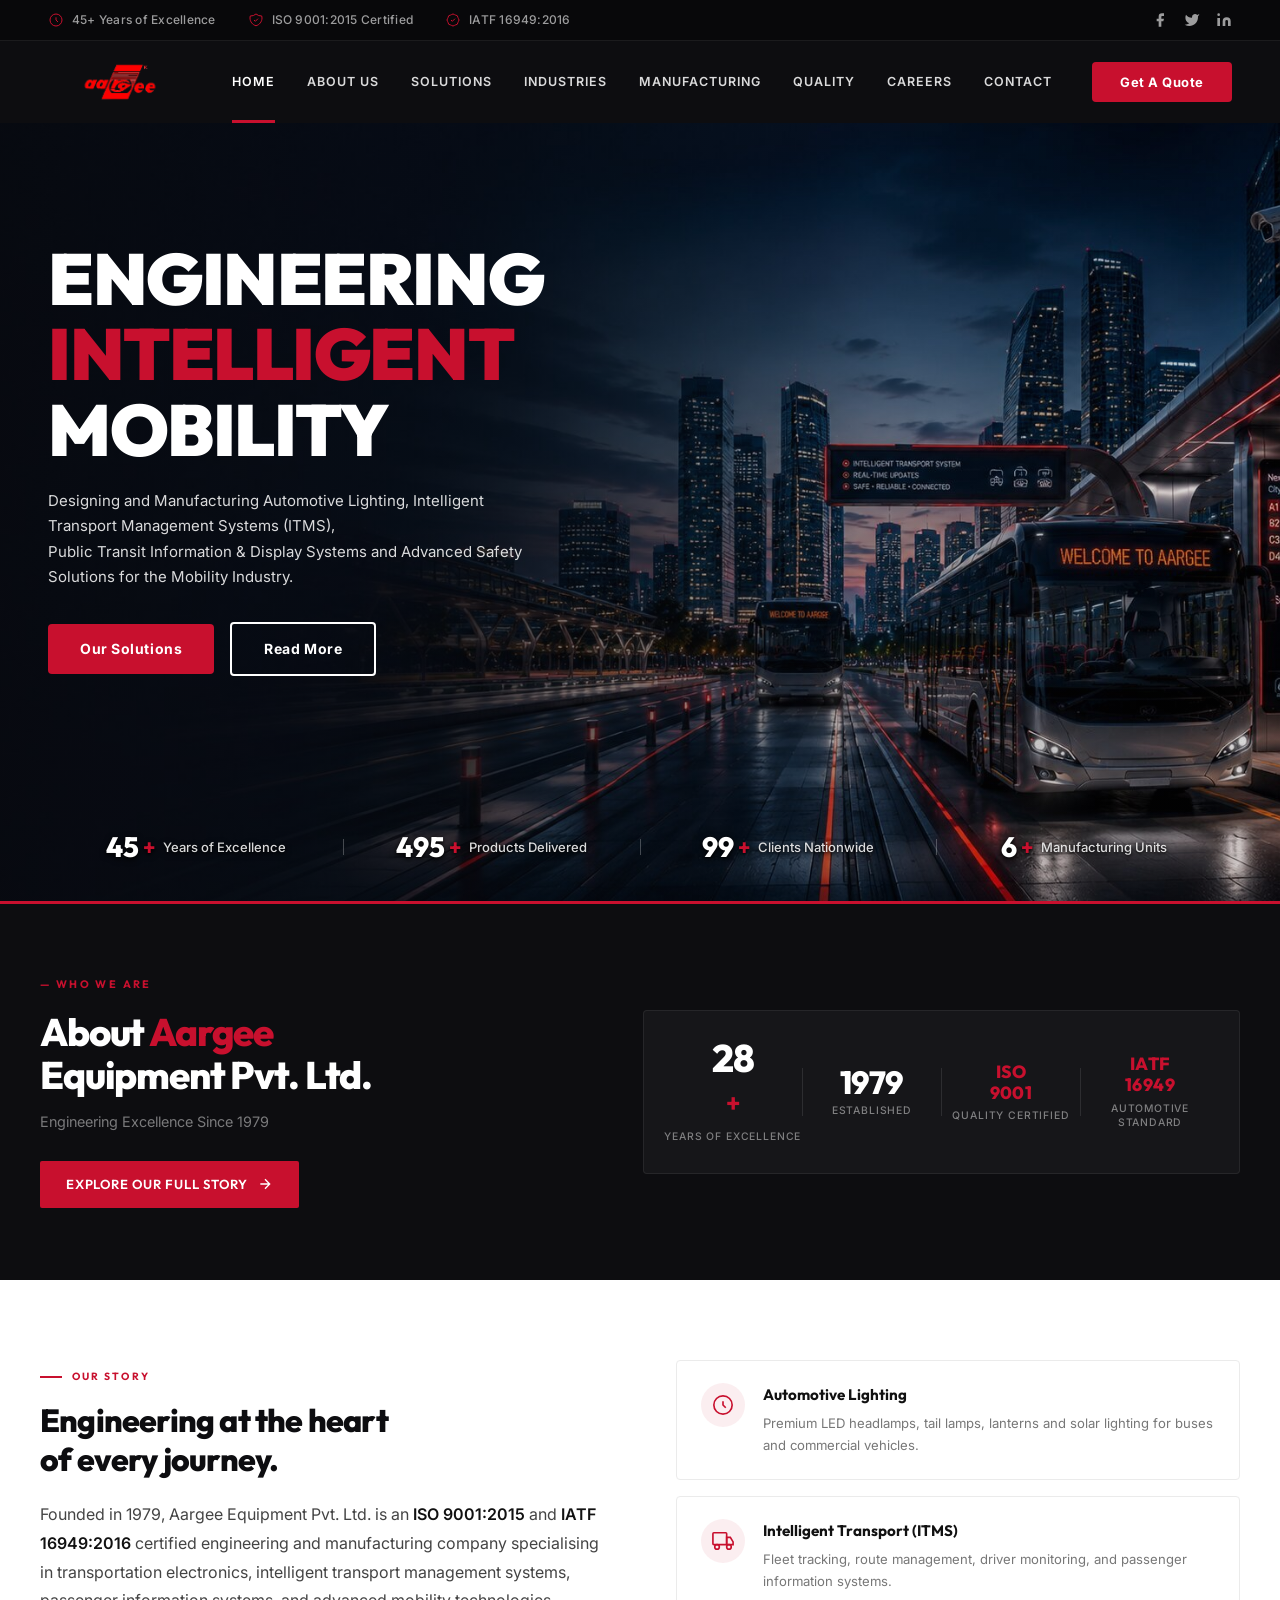
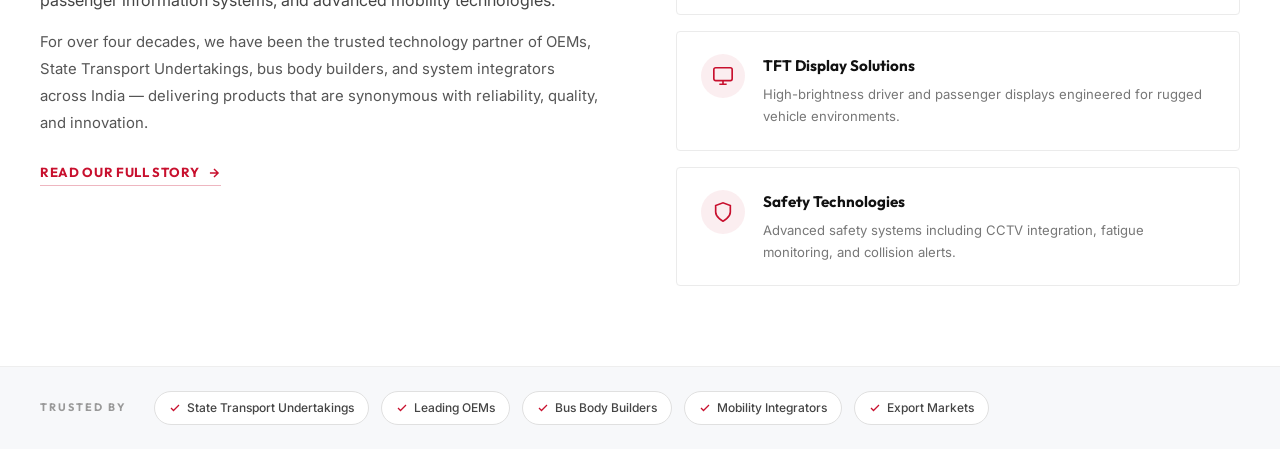
==== index.html @ 3b97b44b "Initial commit with updated about page and styles" ====
<!DOCTYPE html>
<html lang="en">

<head>
    <meta charset="UTF-8">
    <meta name="viewport" content="width=device-width, initial-scale=1.0">
    <meta name="description"
        content="Aargee Equipment Pvt. Ltd. — Over 45 years of engineering excellence in transportation electronics, passenger information systems, vehicle electronics, power systems, and intelligent mobility solutions.">
    <title>Aargee Equipment Pvt. Ltd. | Engineering Intelligent Mobility</title>

    <link rel="preconnect" href="https://fonts.googleapis.com">
    <link rel="preconnect" href="https://fonts.gstatic.com" crossorigin>
    <link
        href="https://fonts.googleapis.com/css2?family=Inter:wght@300;400;500;600;700&family=Outfit:wght@300;400;500;600;700;800;900&display=swap"
        rel="stylesheet">

    <link rel="stylesheet" href="index.css">
</head>

<body>

    <!-- ======== TOP INFO BAR ======== -->
    <div class="top-bar" id="top-bar">
        <div class="top-bar-inner">
            <div class="top-bar-items">
                <div class="top-bar-item">
                    <svg width="16" height="16" viewBox="0 0 24 24" fill="none" stroke="currentColor"
                        stroke-width="1.5">
                        <path d="M12 8v4l3 3m6-3a9 9 0 11-18 0 9 9 0 0118 0z" />
                    </svg>
                    <span>45+ Years of Excellence</span>
                </div>
                <div class="top-bar-item">
                    <svg width="16" height="16" viewBox="0 0 24 24" fill="none" stroke="currentColor"
                        stroke-width="1.5">
                        <path
                            d="M9 12l2 2 4-4m5.618-4.016A11.955 11.955 0 0112 2.944a11.955 11.955 0 01-8.618 3.04A12.02 12.02 0 003 9c0 5.591 3.824 10.29 9 11.622 5.176-1.332 9-6.03 9-11.622 0-1.042-.133-2.052-.382-3.016z" />
                    </svg>
                    <span>ISO 9001:2015 Certified</span>
                </div>
                <div class="top-bar-item">
                    <svg width="16" height="16" viewBox="0 0 24 24" fill="none" stroke="currentColor"
                        stroke-width="1.5">
                        <path
                            d="M9 12l2 2 4-4M7.835 4.697a3.42 3.42 0 001.946-.806 3.42 3.42 0 014.438 0 3.42 3.42 0 001.946.806 3.42 3.42 0 013.138 3.138 3.42 3.42 0 00.806 1.946 3.42 3.42 0 010 4.438 3.42 3.42 0 00-.806 1.946 3.42 3.42 0 01-3.138 3.138 3.42 3.42 0 00-1.946.806 3.42 3.42 0 01-4.438 0 3.42 3.42 0 00-1.946-.806 3.42 3.42 0 01-3.138-3.138 3.42 3.42 0 00-.806-1.946 3.42 3.42 0 010-4.438 3.42 3.42 0 00.806-1.946 3.42 3.42 0 013.138-3.138z" />
                    </svg>
                    <span>IATF 16949:2016</span>
                </div>
            </div>
            <div class="top-bar-social">
                <a href="#" aria-label="Facebook"><svg width="16" height="16" viewBox="0 0 24 24" fill="currentColor">
                        <path d="M18 2h-3a5 5 0 00-5 5v3H7v4h3v8h4v-8h3l1-4h-4V7a1 1 0 011-1h3z" />
                    </svg></a>
                <a href="#" aria-label="Twitter"><svg width="16" height="16" viewBox="0 0 24 24" fill="currentColor">
                        <path
                            d="M23 3a10.9 10.9 0 01-3.14 1.53 4.48 4.48 0 00-7.86 3v1A10.66 10.66 0 013 4s-4 9 5 13a11.64 11.64 0 01-7 2c9 5 20 0 20-11.5a4.5 4.5 0 00-.08-.83A7.72 7.72 0 0023 3z" />
                    </svg></a>
                <a href="#" aria-label="LinkedIn"><svg width="16" height="16" viewBox="0 0 24 24" fill="currentColor">
                        <path
                            d="M16 8a6 6 0 016 6v7h-4v-7a2 2 0 00-2-2 2 2 0 00-2 2v7h-4v-7a6 6 0 016-6zM2 9h4v12H2zM4 6a2 2 0 100-4 2 2 0 000 4z" />
                    </svg></a>
            </div>
        </div>
    </div>

    <!-- ======== NAVIGATION ======== -->
    <nav class="navbar" id="navbar">
        <div class="nav-inner">
            <a href="#" class="nav-logo" id="nav-logo">
                <img src="aargee-logo.png" alt="Aargee Equipment Pvt. Ltd." class="logo-img">
            </a>

            <div class="nav-menu" id="nav-menu">
                <ul class="nav-links">
                    <li><a href="index.html" class="nav-link active" id="nav-home">HOME</a></li>
                    <li><a href="about.html" class="nav-link" id="nav-about">ABOUT US</a></li>
                    <li><a href="#" class="nav-link" id="nav-solutions">SOLUTIONS</a></li>
                    <li><a href="#" class="nav-link" id="nav-industries">INDUSTRIES</a></li>
                    <li><a href="#" class="nav-link" id="nav-manufacturing">MANUFACTURING</a></li>
                    <li><a href="#" class="nav-link" id="nav-quality">QUALITY</a></li>
                    <li><a href="#" class="nav-link" id="nav-careers">CAREERS</a></li>
                    <li><a href="#" class="nav-link" id="nav-contact">CONTACT</a></li>
                </ul>
            </div>

            <a href="#" class="nav-cta" id="nav-contact-btn">Get A Quote</a>

            <button class="nav-toggle" id="nav-toggle" aria-label="Menu">
                <span></span><span></span><span></span>
            </button>
        </div>
    </nav>

    <!-- ======== HERO SECTION ======== -->
    <section class="hero" id="hero">
        <!-- Full-width background image -->
        <div class="hero-bg">
            <img src="hero-bg.jpg" alt="" class="hero-bg-img" id="hero-bg-img">
            <div class="hero-overlay"></div>
        </div>

        <!-- Hero Content -->
        <div class="hero-content">
            <div class="hero-text" id="hero-text">
                <h1 class="hero-h1" id="hero-headline">
                    ENGINEERING<br>
                    <span class="h1-highlight">INTELLIGENT</span><br>
                    MOBILITY
                </h1>

                <p class="hero-desc">
                    Designing and Manufacturing Automotive Lighting, Intelligent Transport Management Systems (ITMS),<br
                        class="hide-mobile">
                    Public Transit Information & Display Systems and Advanced Safety Solutions for the Mobility
                    Industry.
                </p>

                <div class="hero-btns">
                    <a href="#" class="btn-primary" id="btn-explore">
                        Our Solutions
                    </a>
                    <a href="#" class="btn-outline" id="btn-contact">
                        Read More
                    </a>
                </div>
            </div>
        </div>

        <!-- Bottom Stats Strip -->
        <div class="hero-stats" id="hero-stats">
            <div class="stat-item">
                <span class="stat-number" data-count="45">0</span>
                <span class="stat-plus">+</span>
                <span class="stat-label">Years of Excellence</span>
            </div>
            <div class="stat-sep"></div>
            <div class="stat-item">
                <span class="stat-number" data-count="500">0</span>
                <span class="stat-plus">+</span>
                <span class="stat-label">Products Delivered</span>
            </div>
            <div class="stat-sep"></div>
            <div class="stat-item">
                <span class="stat-number" data-count="100">0</span>
                <span class="stat-plus">+</span>
                <span class="stat-label">Clients Nationwide</span>
            </div>
            <div class="stat-sep"></div>
            <div class="stat-item">
                <span class="stat-number" data-count="6">0</span>
                <span class="stat-plus">+</span>
                <span class="stat-label">Manufacturing Units</span>
            </div>
        </div>
    </section>

    <!-- ======================================================
         ABOUT AARGEE — HOMEPAGE PREVIEW SECTION
         ====================================================== -->
    <section class="home-about" id="about-preview">

        <!-- Dark intro band -->
        <div class="ha-band">
            <div class="ha-band-inner">
                <div class="ha-band-left">
                    <span class="ha-eyebrow">— WHO WE ARE</span>
                    <h2 class="ha-heading">About <span class="ha-red">Aargee</span><br>Equipment Pvt. Ltd.</h2>
                    <p class="ha-sub">Engineering Excellence Since 1979</p>
                    <a href="about.html" class="ha-cta" id="btn-about-full">
                        Explore Our Full Story
                        <svg width="16" height="16" viewBox="0 0 24 24" fill="none" stroke="currentColor" stroke-width="2"><path d="M5 12h14M12 5l7 7-7 7"/></svg>
                    </a>
                </div>
                <div class="ha-band-stats">
                    <div class="ha-big-stat">
                        <span class="ha-big-num" data-count="45">0</span><span class="ha-big-suf">+</span>
                        <span class="ha-big-lbl">Years of Excellence</span>
                    </div>
                    <div class="ha-sep"></div>
                    <div class="ha-big-stat">
                        <span class="ha-big-fixed">1979</span>
                        <span class="ha-big-lbl">Established</span>
                    </div>
                    <div class="ha-sep"></div>
                    <div class="ha-big-stat">
                        <span class="ha-cert-txt">ISO<br>9001</span>
                        <span class="ha-big-lbl">Quality Certified</span>
                    </div>
                    <div class="ha-sep"></div>
                    <div class="ha-big-stat">
                        <span class="ha-cert-txt">IATF<br>16949</span>
                        <span class="ha-big-lbl">Automotive Standard</span>
                    </div>
                </div>
            </div>
        </div>

        <!-- White editorial content -->
        <div class="ha-editorial">
            <div class="ha-edit-inner">

                <!-- Left: Text -->
                <div class="ha-edit-text">
                    <span class="ha-edit-label">OUR STORY</span>
                    <h3 class="ha-edit-heading">Engineering at the heart<br>of every journey.</h3>
                    <p class="ha-edit-para ha-lead">
                        Founded in 1979, Aargee Equipment Pvt. Ltd. is an <strong>ISO 9001:2015</strong> and <strong>IATF 16949:2016</strong> certified engineering and manufacturing company specialising in transportation electronics, intelligent transport management systems, passenger information systems, and advanced mobility technologies.
                    </p>
                    <p class="ha-edit-para">
                        For over four decades, we have been the trusted technology partner of OEMs, State Transport Undertakings, bus body builders, and system integrators across India — delivering products that are synonymous with reliability, quality, and innovation.
                    </p>
                    <a href="about.html" class="ha-read-more" id="btn-about-readmore">
                        Read Our Full Story
                        <svg width="14" height="14" viewBox="0 0 24 24" fill="none" stroke="currentColor" stroke-width="2.5"><path d="M5 12h14M12 5l7 7-7 7"/></svg>
                    </a>
                </div>

                <!-- Right: Capability Cards -->
                <div class="ha-edit-cards">
                    <div class="ha-cap-card" id="hc-1">
                        <div class="ha-cap-icon">
                            <svg width="22" height="22" viewBox="0 0 24 24" fill="none" stroke="currentColor" stroke-width="1.8"><circle cx="12" cy="12" r="10"/><path d="M12 8v4l3 3"/></svg>
                        </div>
                        <div>
                            <h4>Automotive Lighting</h4>
                            <p>Premium LED headlamps, tail lamps, lanterns and solar lighting for buses and commercial vehicles.</p>
                        </div>
                    </div>
                    <div class="ha-cap-card" id="hc-2">
                        <div class="ha-cap-icon">
                            <svg width="22" height="22" viewBox="0 0 24 24" fill="none" stroke="currentColor" stroke-width="1.8"><rect x="1" y="3" width="15" height="13" rx="1"/><path d="M16 8h4l3 5v3h-7V8z"/><circle cx="5.5" cy="18.5" r="2.5"/><circle cx="18.5" cy="18.5" r="2.5"/></svg>
                        </div>
                        <div>
                            <h4>Intelligent Transport (ITMS)</h4>
                            <p>Fleet tracking, route management, driver monitoring, and passenger information systems.</p>
                        </div>
                    </div>
                    <div class="ha-cap-card" id="hc-3">
                        <div class="ha-cap-icon">
                            <svg width="22" height="22" viewBox="0 0 24 24" fill="none" stroke="currentColor" stroke-width="1.8"><rect x="2" y="3" width="20" height="14" rx="2"/><path d="M8 21h8M12 17v4"/></svg>
                        </div>
                        <div>
                            <h4>TFT Display Solutions</h4>
                            <p>High-brightness driver and passenger displays engineered for rugged vehicle environments.</p>
                        </div>
                    </div>
                    <div class="ha-cap-card" id="hc-4">
                        <div class="ha-cap-icon">
                            <svg width="22" height="22" viewBox="0 0 24 24" fill="none" stroke="currentColor" stroke-width="1.8"><path d="M12 22s8-4 8-10V5l-8-3-8 3v7c0 6 8 10 8 10z"/></svg>
                        </div>
                        <div>
                            <h4>Safety Technologies</h4>
                            <p>Advanced safety systems including CCTV integration, fatigue monitoring, and collision alerts.</p>
                        </div>
                    </div>
                </div>

            </div>
        </div>

        <!-- Trust bar -->
        <div class="ha-trust-bar">
            <span class="ha-trust-label">Trusted By</span>
            <div class="ha-trust-items">
                <div class="ha-trust-chip">
                    <svg width="12" height="12" viewBox="0 0 24 24" fill="none" stroke="currentColor" stroke-width="2.5"><polyline points="20 6 9 17 4 12"/></svg>
                    State Transport Undertakings
                </div>
                <div class="ha-trust-chip">
                    <svg width="12" height="12" viewBox="0 0 24 24" fill="none" stroke="currentColor" stroke-width="2.5"><polyline points="20 6 9 17 4 12"/></svg>
                    Leading OEMs
                </div>
                <div class="ha-trust-chip">
                    <svg width="12" height="12" viewBox="0 0 24 24" fill="none" stroke="currentColor" stroke-width="2.5"><polyline points="20 6 9 17 4 12"/></svg>
                    Bus Body Builders
                </div>
                <div class="ha-trust-chip">
                    <svg width="12" height="12" viewBox="0 0 24 24" fill="none" stroke="currentColor" stroke-width="2.5"><polyline points="20 6 9 17 4 12"/></svg>
                    Mobility Integrators
                </div>
                <div class="ha-trust-chip">
                    <svg width="12" height="12" viewBox="0 0 24 24" fill="none" stroke="currentColor" stroke-width="2.5"><polyline points="20 6 9 17 4 12"/></svg>
                    Export Markets
                </div>
            </div>
        </div>

    </section><!-- /home-about -->

    <script src="main.js"></script>
</body>

</html>
---- index.css ----
﻿/* ================================================
   AARGEE — FULL-WIDTH BACKGROUND HERO
   Bright image • Clean text • Like reference design
   ================================================ */

:root {
    /* Aargee Red — used sparingly */
    --red: #C8102E;
    --red-hover: #A00D24;

    /* Black theme colors (deep rich black, not flat #000) */
    --dark: #08080a;
    --dark-nav: #0d0d10;
    --dark-overlay: rgba(8, 8, 10, 0.6);

    /* Text */
    --white: #FFFFFF;
    --white-soft: rgba(255, 255, 255, 0.85);
    --white-muted: rgba(255, 255, 255, 0.6);

    /* Typography */
    --font-display: 'Outfit', sans-serif;
    --font-body: 'Inter', sans-serif;

    --ease: cubic-bezier(0.16, 1, 0.3, 1);
    --top-bar-h: 40px;
    --nav-h: 82px;
}

/* ---- Reset ---- */
*,
*::before,
*::after {
    margin: 0;
    padding: 0;
    box-sizing: border-box;
}

html {
    scroll-behavior: smooth;
    -webkit-font-smoothing: antialiased;
}

body {
    font-family: var(--font-body);
    background: var(--dark);
    color: var(--white);
    overflow-x: hidden;
    line-height: 1.6;
}

a {
    text-decoration: none;
    color: inherit;
}

img {
    display: block;
    max-width: 100%;
}

ul {
    list-style: none;
}

button {
    cursor: pointer;
    border: none;
    background: none;
    font: inherit;
    color: inherit;
}

/* ================================================
   TOP INFO BAR
   ================================================ */
.top-bar {
    background: var(--dark);
    border-bottom: 1px solid rgba(255, 255, 255, 0.08);
    position: relative;
    z-index: 101;
}

.top-bar-inner {
    max-width: 1400px;
    margin: 0 auto;
    height: var(--top-bar-h);
    padding: 0 clamp(20px, 4vw, 48px);
    display: flex;
    align-items: center;
    justify-content: space-between;
}

.top-bar-items {
    display: flex;
    align-items: center;
    gap: 32px;
}

.top-bar-item {
    display: flex;
    align-items: center;
    gap: 8px;
    font-size: 12px;
    font-weight: 500;
    color: var(--white-muted);
    letter-spacing: 0.02em;
}

.top-bar-item svg {
    color: var(--red);
    flex-shrink: 0;
}

.top-bar-social {
    display: flex;
    align-items: center;
    gap: 16px;
}

.top-bar-social a {
    color: var(--white-muted);
    transition: color 0.2s;
    display: flex;
}

.top-bar-social a:hover {
    color: var(--white);
}

/* ================================================
   NAVIGATION BAR
   ================================================ */
.navbar {
    background: var(--dark-nav);
    position: relative;
    z-index: 100;
}

.navbar.fixed {
    position: fixed;
    top: 0;
    left: 0;
    right: 0;
    box-shadow: 0 2px 20px rgba(0, 0, 0, 0.3);
}

.nav-inner {
    max-width: 1400px;
    margin: 0 auto;
    height: var(--nav-h);
    padding: 0 clamp(20px, 4vw, 48px);
    display: flex;
    align-items: center;
    justify-content: space-between;
    gap: 24px;
}

.nav-logo {
    flex-shrink: 0;
}

.logo-img {
    height: 72px;
    width: auto;
    filter: brightness(1.15);
}

/* Nav Links */
.nav-menu {
    flex: 1;
    display: flex;
    justify-content: center;
}

.nav-links {
    display: flex;
    align-items: center;
    gap: 0;
}

.nav-link {
    font-size: 12.5px;
    font-weight: 600;
    color: var(--white-soft);
    padding: 0 16px;
    height: var(--nav-h);
    display: flex;
    align-items: center;
    letter-spacing: 0.08em;
    position: relative;
    transition: color 0.2s;
}

.nav-link::after {
    content: '';
    position: absolute;
    bottom: 0;
    left: 16px;
    right: 16px;
    height: 3px;
    background: var(--red);
    transform: scaleX(0);
    transition: transform 0.3s var(--ease);
}

.nav-link:hover,
.nav-link.active {
    color: var(--white);
}

.nav-link.active::after,
.nav-link:hover::after {
    transform: scaleX(1);
}

/* Nav CTA */
.nav-cta {
    flex-shrink: 0;
    padding: 10px 28px;
    background: var(--red);
    color: var(--white);
    font-size: 13px;
    font-weight: 700;
    letter-spacing: 0.04em;
    border-radius: 4px;
    transition: background 0.2s;
}

.nav-cta:hover {
    background: var(--red-hover);
}

/* Mobile Toggle */
.nav-toggle {
    display: none;
    flex-direction: column;
    gap: 5px;
    padding: 8px;
}

.nav-toggle span {
    display: block;
    width: 22px;
    height: 2px;
    background: var(--white);
    border-radius: 2px;
    transition: all 0.3s var(--ease);
}

/* ================================================
   HERO SECTION — Full-Width Background
   ================================================ */
.hero {
    position: relative;
    height: calc(100vh - var(--top-bar-h) - var(--nav-h));
    min-height: 500px;
    max-height: 800px;
    display: flex;
    flex-direction: column;
    overflow: hidden;
}

/* Background Image — Bright, visible */
.hero-bg {
    position: absolute;
    inset: 0;
    z-index: 0;
}

.hero-bg-img {
    width: 100%;
    height: 100%;
    object-fit: cover;
    object-position: center;
}

/* Subtle overlay — NOT too dark, image stays visible */
.hero-overlay {
    position: absolute;
    inset: 0;
    background:
        linear-gradient(90deg,
            rgba(8, 8, 10, 0.75) 0%,
            rgba(8, 8, 10, 0.50) 40%,
            rgba(8, 8, 10, 0.25) 70%,
            rgba(8, 8, 10, 0.15) 100%);
}

/* Hero Content */
.hero-content {
    position: relative;
    z-index: 2;
    flex: 1;
    display: flex;
    align-items: center;
    max-width: 1400px;
    margin: 0 auto;
    width: 100%;
    padding: 0 clamp(20px, 4vw, 48px);
}

.hero-text {
    max-width: 620px;
}

/* Subtitle */
.hero-subtitle {
    display: inline-block;
    font-size: 14px;
    font-weight: 500;
    color: var(--white-soft);
    letter-spacing: 0.06em;
    margin-bottom: 16px;
    opacity: 0;
    transform: translateY(16px);
    animation: fadeUp 0.7s var(--ease) 0.2s forwards;
}

/* Headline */
.hero-h1 {
    font-family: var(--font-display);
    font-size: clamp(40px, 6vw, 72px);
    font-weight: 900;
    line-height: 1.05;
    letter-spacing: -0.02em;
    color: var(--white);
    margin-bottom: 20px;
    opacity: 0;
    transform: translateY(20px);
    animation: fadeUp 0.8s var(--ease) 0.4s forwards;
}

.h1-highlight {
    color: var(--red);
}

/* Description */
.hero-desc {
    font-size: 15px;
    line-height: 1.7;
    color: var(--white-soft);
    margin-bottom: 32px;
    max-width: 500px;
    opacity: 0;
    transform: translateY(16px);
    animation: fadeUp 0.7s var(--ease) 0.6s forwards;
}

/* Buttons */
.hero-btns {
    display: flex;
    align-items: center;
    gap: 16px;
    opacity: 0;
    transform: translateY(16px);
    animation: fadeUp 0.7s var(--ease) 0.8s forwards;
}

.btn-primary {
    display: inline-flex;
    align-items: center;
    padding: 14px 32px;
    background: var(--red);
    color: var(--white);
    font-size: 14px;
    font-weight: 700;
    letter-spacing: 0.04em;
    border-radius: 4px;
    transition: all 0.25s var(--ease);
}

.btn-primary:hover {
    background: var(--red-hover);
    transform: translateY(-2px);
    box-shadow: 0 8px 24px rgba(200, 16, 46, 0.3);
}

.btn-outline {
    display: inline-flex;
    align-items: center;
    padding: 14px 32px;
    background: transparent;
    color: var(--white);
    font-size: 14px;
    font-weight: 700;
    letter-spacing: 0.04em;
    border: 2px solid var(--white);
    border-radius: 4px;
    transition: all 0.25s var(--ease);
}

.btn-outline:hover {
    background: var(--white);
    color: var(--dark);
    transform: translateY(-2px);
}

/* ================================================
   BOTTOM STATS STRIP
   ================================================ */
.hero-stats {
    position: relative;
    z-index: 3;
    background: transparent;
    border: none;
    display: flex;
    align-items: center;
    justify-content: center;
    gap: 0;
    padding: 24px clamp(20px, 4vw, 48px);
    max-width: 1400px;
    margin: 0 auto;
    width: 100%;
}

.stat-item {
    flex: 1;
    display: flex;
    align-items: center;
    justify-content: center;
    gap: 4px;
    padding: 12px 16px;
    opacity: 0;
    transform: translateY(12px);
    text-shadow: 0 1px 3px rgba(0, 0, 0, 0.8), 0 2px 6px rgba(0, 0, 0, 0.9);
}

.stat-item:nth-child(1) {
    animation: fadeUp 0.5s var(--ease) 1.0s forwards;
}

.stat-item:nth-child(3) {
    animation: fadeUp 0.5s var(--ease) 1.2s forwards;
}

.stat-item:nth-child(5) {
    animation: fadeUp 0.5s var(--ease) 1.4s forwards;
}

.stat-item:nth-child(7) {
    animation: fadeUp 0.5s var(--ease) 1.6s forwards;
}

.stat-number {
    font-family: var(--font-display);
    font-size: 28px;
    font-weight: 800;
    color: var(--white);
    line-height: 1;
}

.stat-plus {
    font-family: var(--font-display);
    font-size: 22px;
    font-weight: 700;
    color: var(--red);
    margin-right: 4px;
}

.stat-label {
    font-size: 13px;
    font-weight: 500;
    color: rgba(255, 255, 255, 0.85);
    /* Slightly brighter for dark background readability */
    white-space: nowrap;
}

.stat-sep {
    width: 1px;
    height: 16px;
    background: rgba(255, 255, 255, 0.25);
    flex-shrink: 0;
}

/* ================================================
   ANIMATIONS
   ================================================ */
@keyframes fadeUp {
    from {
        opacity: 0;
        transform: translateY(16px);
    }

    to {
        opacity: 1;
        transform: translateY(0);
    }
}

/* ================================================
   RESPONSIVE
   ================================================ */
@media (max-width: 1024px) {
    .hero-h1 {
        font-size: clamp(36px, 5.5vw, 56px);
    }
}

@media (max-width: 768px) {
    .top-bar {
        display: none;
    }

    .navbar {
        position: sticky;
        top: 0;
    }

    .nav-menu {
        position: fixed;
        inset: 0;
        background: var(--dark-nav);
        display: flex;
        align-items: center;
        justify-content: center;
        z-index: 99;
        opacity: 0;
        pointer-events: none;
        transition: opacity 0.3s;
    }

    .nav-menu.open {
        opacity: 1;
        pointer-events: all;
    }

    .nav-links {
        flex-direction: column;
        gap: 4px;
    }

    .nav-link {
        font-size: 16px;
        height: auto;
        padding: 12px 24px;
    }

    .nav-cta {
        display: none;
    }

    .nav-toggle {
        display: flex;
    }

    .nav-toggle.active span:nth-child(1) {
        transform: rotate(45deg) translate(5px, 5px);
    }

    .nav-toggle.active span:nth-child(2) {
        opacity: 0;
    }

    .nav-toggle.active span:nth-child(3) {
        transform: rotate(-45deg) translate(5px, -5px);
    }

    .hero {
        height: 70vh;
        min-height: 400px;
    }

    .hero-overlay {
        background: rgba(8, 8, 10, 0.65);
    }

    .hero-h1 {
        font-size: 36px;
    }

    .hero-desc {
        font-size: 14px;
    }

    .hide-mobile {
        display: none;
    }

    .hero-btns {
        flex-direction: column;
        align-items: flex-start;
        gap: 12px;
    }

    .hero-stats {
        flex-wrap: wrap;
    }

    .stat-item {
        flex: 0 0 50%;
        padding: 14px 16px;
        justify-content: flex-start;
    }

    .stat-sep {
        display: none;
    }
}

@media (max-width: 480px) {
    .hero-h1 {
        font-size: 30px;
    }

    .stat-item {
        flex: 0 0 100%;
        padding: 10px 16px;
    }
}

/* ---- Scrollbar ---- */
::-webkit-scrollbar {
    width: 6px;
}

::-webkit-scrollbar-track {
    background: var(--dark);
}

::-webkit-scrollbar-thumb {
    background: #333;
    border-radius: 3px;
}

::selection {
    background: rgba(200, 16, 46, 0.35);
    color: var(--white);
}

a:focus-visible,
button:focus-visible {
    outline: 2px solid var(--red);
    outline-offset: 2px;
}

/* ================================================
   PAGE BANNER — Inner pages (About, Solutions etc.)
   ================================================ */
.page-banner {
    position: relative;
    background: #0d0d10;
    padding: 64px clamp(20px, 5vw, 80px) 56px;
    overflow: hidden;
}

/* Subtle red glow accent */
.page-banner::before {
    content: '';
    position: absolute;
    top: 0;
    left: 0;
    right: 0;
    height: 3px;
    background: var(--red);
}

.page-banner-overlay {
    position: absolute;
    inset: 0;
    background: radial-gradient(ellipse at 70% 50%, rgba(200, 16, 46, 0.08) 0%, transparent 65%);
    pointer-events: none;
}

.page-banner-content {
    position: relative;
    z-index: 1;
    max-width: 1300px;
    margin: 0 auto;
}

.page-banner-label {
    display: inline-flex;
    align-items: center;
    gap: 6px;
    font-size: 12px;
    font-weight: 500;
    color: rgba(255, 255, 255, 0.5);
    letter-spacing: 0.04em;
    margin-bottom: 16px;
}

.page-banner-label a {
    color: rgba(255, 255, 255, 0.5);
    transition: color 0.2s;
}

.page-banner-label a:hover {
    color: var(--white);
}

.page-banner-label svg {
    color: rgba(255, 255, 255, 0.3);
}

.page-banner-h1 {
    font-family: var(--font-display);
    font-size: clamp(32px, 4vw, 52px);
    font-weight: 800;
    color: var(--white);
    margin: 0 0 10px;
    letter-spacing: -0.02em;
    line-height: 1.1;
}

.page-banner-sub {
    font-size: 15px;
    color: rgba(255, 255, 255, 0.55);
    margin: 0;
}

/* ================================================
   ABOUT US SECTION
   ================================================ */
.about {
    position: relative;
    background: #ffffff;
    padding: 100px clamp(20px, 5vw, 80px);
    overflow: hidden;
}

/* Geometric background accents */
.about-geo {
    position: absolute;
    border-radius: 50%;
    pointer-events: none;
}

.about-geo-1 {
    width: 480px;
    height: 480px;
    top: -160px;
    right: -120px;
    background: radial-gradient(circle, rgba(200, 16, 46, 0.05) 0%, transparent 70%);
}

.about-geo-2 {
    width: 320px;
    height: 320px;
    bottom: -80px;
    left: -80px;
    background: radial-gradient(circle, rgba(200, 16, 46, 0.04) 0%, transparent 70%);
}

/* Inner container — two columns */
.about-inner {
    max-width: 1300px;
    margin: 0 auto;
    display: grid;
    grid-template-columns: 1fr 1fr;
    gap: 80px;
    align-items: center;
}

/* ---- LEFT: Image column ---- */
.about-image-col {
    position: relative;
}

.about-img-wrapper {
    position: relative;
    border-radius: 4px;
    overflow: visible;
}

.about-img {
    width: 100%;
    height: 520px;
    object-fit: cover;
    border-radius: 4px;
    display: block;
    box-shadow: 0 32px 80px rgba(0, 0, 0, 0.18);
}

/* Red accent bar on left edge */
.about-img-accent {
    position: absolute;
    top: 24px;
    left: -6px;
    width: 6px;
    height: calc(100% - 48px);
    background: var(--red);
    border-radius: 3px;
}

/* Floating badge — bottom-right of image */
.about-badge {
    position: absolute;
    bottom: -24px;
    right: -24px;
    background: var(--red);
    color: #fff;
    border-radius: 4px;
    padding: 18px 22px;
    display: flex;
    align-items: center;
    gap: 12px;
    box-shadow: 0 16px 40px rgba(200, 16, 46, 0.35);
    z-index: 2;
}

.about-badge-num {
    font-family: var(--font-display);
    font-size: 36px;
    font-weight: 900;
    line-height: 1;
}

.about-badge-num sup {
    font-size: 20px;
    vertical-align: super;
}

.about-badge-text {
    font-size: 12px;
    font-weight: 600;
    letter-spacing: 0.03em;
    line-height: 1.4;
    text-transform: uppercase;
}

/* ---- RIGHT: Content column ---- */
.about-content-col {
    display: flex;
    flex-direction: column;
    gap: 28px;
}

/* Label */
.about-label {
    display: flex;
    align-items: center;
    gap: 12px;
    font-size: 12px;
    font-weight: 700;
    letter-spacing: 0.14em;
    color: var(--red);
    text-transform: uppercase;
}

.about-label-line {
    display: block;
    width: 36px;
    height: 2px;
    background: var(--red);
    flex-shrink: 0;
}

/* Heading */
.about-h2 {
    font-family: var(--font-display);
    font-size: clamp(32px, 3.5vw, 48px);
    font-weight: 800;
    line-height: 1.1;
    letter-spacing: -0.02em;
    color: #111;
    margin: 0;
}

.about-h2-red {
    color: var(--red);
}

/* Description */
.about-desc {
    font-size: 15px;
    line-height: 1.8;
    color: #555;
    margin: 0;
}

/* Stats row */
.about-stats-row {
    display: flex;
    align-items: center;
    gap: 0;
    background: #f8f8f8;
    border-radius: 4px;
    padding: 20px 0;
    border-left: 4px solid var(--red);
}

.about-stat {
    flex: 1;
    display: flex;
    flex-direction: column;
    align-items: center;
    gap: 4px;
    padding: 0 12px;
}

.about-stat-num {
    font-family: var(--font-display);
    font-size: 26px;
    font-weight: 800;
    color: #111;
    line-height: 1;
}

.about-stat-suf {
    font-family: var(--font-display);
    font-size: 20px;
    font-weight: 700;
    color: var(--red);
}

.about-stat-cert {
    font-family: var(--font-display);
    font-size: 14px;
    font-weight: 800;
    color: #111;
    line-height: 1.2;
    text-align: center;
}

.about-stat-label {
    font-size: 11px;
    font-weight: 500;
    color: #888;
    letter-spacing: 0.04em;
    text-align: center;
}

.about-stat-divider {
    width: 1px;
    height: 40px;
    background: #ddd;
    flex-shrink: 0;
}

/* Highlight cards */
.about-cards {
    display: grid;
    grid-template-columns: 1fr 1fr;
    gap: 12px;
}

.about-card {
    display: flex;
    align-items: flex-start;
    gap: 14px;
    padding: 18px 16px;
    border: 1px solid #ebebeb;
    border-radius: 4px;
    background: #fff;
    transition: all 0.25s ease;
    cursor: default;
}

.about-card:hover {
    border-color: var(--red);
    box-shadow: 0 8px 32px rgba(200, 16, 46, 0.10);
    transform: translateY(-3px);
}

.about-card-icon {
    flex-shrink: 0;
    width: 40px;
    height: 40px;
    background: rgba(200, 16, 46, 0.08);
    border-radius: 4px;
    display: flex;
    align-items: center;
    justify-content: center;
    color: var(--red);
    transition: background 0.25s;
}

.about-card:hover .about-card-icon {
    background: var(--red);
    color: #fff;
}

.about-card-title {
    font-size: 13px;
    font-weight: 700;
    color: #111;
    margin: 0 0 4px;
    line-height: 1.3;
}

.about-card-desc {
    font-size: 12px;
    color: #777;
    line-height: 1.5;
    margin: 0;
}

/* ================================================
   SCROLL REVEAL ANIMATIONS
   ================================================ */
.reveal-left,
.reveal-right {
    opacity: 0;
    transition: opacity 0.8s ease, transform 0.8s ease;
}

.reveal-left {
    transform: translateX(-40px);
}

.reveal-right {
    transform: translateX(40px);
}

.reveal-left.is-visible,
.reveal-right.is-visible {
    opacity: 1;
    transform: translateX(0);
}

/* ================================================
   ABOUT RESPONSIVE
   ================================================ */
@media (max-width: 1024px) {
    .about-inner {
        gap: 48px;
    }
}

@media (max-width: 768px) {
    .about {
        padding: 64px clamp(20px, 5vw, 40px);
    }

    .about-inner {
        grid-template-columns: 1fr;
        gap: 48px;
    }

    .about-img {
        height: 320px;
    }

    .about-badge {
        bottom: -16px;
        right: -8px;
    }

    .about-stats-row {
        flex-wrap: wrap;
        gap: 16px;
        padding: 16px;
    }

    .about-stat-divider {
        display: none;
    }

    .about-stat {
        flex: 0 0 45%;
        align-items: flex-start;
    }

    .about-cards {
        grid-template-columns: 1fr;
    }
}
/* ====================================================================
   HOME-ABOUT — "About Aargee" Preview Section on Homepage
   ==================================================================== */

/* ── Dark Intro Band ── */
.ha-band {
    background: #0d0d10;
    border-top: 3px solid #C8102E;
    padding: 72px 40px;
}

.ha-band-inner {
    max-width: 1280px;
    margin: 0 auto;
    display: grid;
    grid-template-columns: 1fr 1.1fr;
    gap: 60px;
    align-items: center;
}

.ha-eyebrow {
    display: block;
    font-family: 'Outfit', sans-serif;
    font-size: 0.68rem;
    font-weight: 700;
    letter-spacing: 0.22em;
    text-transform: uppercase;
    color: #C8102E;
    margin-bottom: 18px;
}

.ha-heading {
    font-family: 'Outfit', sans-serif;
    font-size: clamp(1.9rem, 3vw, 2.8rem);
    font-weight: 800;
    color: #fff;
    line-height: 1.1;
    letter-spacing: -0.03em;
    margin: 0 0 14px;
}

.ha-red { color: #C8102E; }

.ha-sub {
    font-family: 'Inter', sans-serif;
    font-size: 0.9rem;
    color: rgba(255,255,255,0.45);
    margin: 0 0 28px;
    font-weight: 400;
}

.ha-cta {
    display: inline-flex;
    align-items: center;
    gap: 10px;
    padding: 13px 26px;
    background: #C8102E;
    color: #fff;
    font-family: 'Outfit', sans-serif;
    font-size: 0.82rem;
    font-weight: 600;
    letter-spacing: 0.06em;
    text-transform: uppercase;
    text-decoration: none;
    border-radius: 2px;
    transition: background 0.25s, transform 0.2s;
}

.ha-cta:hover {
    background: #a00d24;
    transform: translateY(-2px);
}

/* Stats row */
.ha-band-stats {
    display: flex;
    align-items: center;
    gap: 0;
    background: rgba(255,255,255,0.04);
    border: 1px solid rgba(255,255,255,0.07);
    border-radius: 4px;
    padding: 28px 20px;
}

.ha-big-stat {
    flex: 1;
    display: flex;
    flex-direction: column;
    align-items: center;
    text-align: center;
    gap: 6px;
}

.ha-big-num {
    font-family: 'Outfit', sans-serif;
    font-size: 2.4rem;
    font-weight: 800;
    color: #fff;
    line-height: 1;
    letter-spacing: -0.04em;
}

.ha-big-suf {
    font-family: 'Outfit', sans-serif;
    font-size: 1.6rem;
    font-weight: 700;
    color: #C8102E;
}

.ha-big-fixed {
    font-family: 'Outfit', sans-serif;
    font-size: 2rem;
    font-weight: 800;
    color: #fff;
    line-height: 1;
    letter-spacing: -0.03em;
}

.ha-cert-txt {
    font-family: 'Outfit', sans-serif;
    font-size: 1.1rem;
    font-weight: 800;
    color: #C8102E;
    line-height: 1.2;
    letter-spacing: 0.02em;
    text-transform: uppercase;
}

.ha-big-lbl {
    font-family: 'Inter', sans-serif;
    font-size: 0.65rem;
    font-weight: 500;
    color: rgba(255,255,255,0.45);
    letter-spacing: 0.08em;
    text-transform: uppercase;
    line-height: 1.4;
}

.ha-sep {
    width: 1px;
    height: 48px;
    background: rgba(255,255,255,0.1);
    flex-shrink: 0;
}

/* ── White Editorial Section ── */
.ha-editorial {
    background: #fff;
    padding: 80px 40px;
}

.ha-edit-inner {
    max-width: 1280px;
    margin: 0 auto;
    display: grid;
    grid-template-columns: 1fr 1fr;
    gap: 72px;
    align-items: start;
}

.ha-edit-label {
    display: inline-flex;
    align-items: center;
    gap: 10px;
    font-family: 'Outfit', sans-serif;
    font-size: 0.65rem;
    font-weight: 700;
    letter-spacing: 0.2em;
    text-transform: uppercase;
    color: #C8102E;
    margin-bottom: 16px;
}

.ha-edit-label::before {
    content: '';
    display: block;
    width: 22px;
    height: 2px;
    background: #C8102E;
}

.ha-edit-heading {
    font-family: 'Outfit', sans-serif;
    font-size: clamp(1.6rem, 2.5vw, 2.2rem);
    font-weight: 800;
    color: #0d0d10;
    line-height: 1.2;
    letter-spacing: -0.025em;
    margin: 0 0 22px;
}

.ha-edit-para {
    font-family: 'Inter', sans-serif;
    font-size: 0.93rem;
    line-height: 1.8;
    color: #555;
    margin: 0 0 14px;
}

.ha-edit-para.ha-lead {
    font-size: 1rem;
    color: #444;
}

.ha-edit-para strong { color: #111; font-weight: 600; }

.ha-read-more {
    display: inline-flex;
    align-items: center;
    gap: 8px;
    margin-top: 12px;
    font-family: 'Outfit', sans-serif;
    font-size: 0.82rem;
    font-weight: 700;
    letter-spacing: 0.05em;
    text-transform: uppercase;
    color: #C8102E;
    text-decoration: none;
    border-bottom: 1.5px solid rgba(200,16,46,0.3);
    padding-bottom: 2px;
    transition: border-color 0.2s, gap 0.2s;
}

.ha-read-more:hover {
    border-color: #C8102E;
    gap: 14px;
}

/* Capability cards */
.ha-edit-cards {
    display: flex;
    flex-direction: column;
    gap: 16px;
}

.ha-cap-card {
    display: flex;
    align-items: flex-start;
    gap: 18px;
    padding: 22px 24px;
    border: 1px solid #ebebeb;
    border-radius: 4px;
    transition: border-color 0.25s, box-shadow 0.25s, transform 0.2s;
    cursor: default;
}

.ha-cap-card:hover {
    border-color: #C8102E;
    box-shadow: 0 4px 20px rgba(200,16,46,0.08);
    transform: translateX(4px);
}

.ha-cap-icon {
    width: 44px;
    height: 44px;
    background: rgba(200,16,46,0.07);
    border-radius: 50%;
    display: flex;
    align-items: center;
    justify-content: center;
    color: #C8102E;
    flex-shrink: 0;
}

.ha-cap-card h4 {
    font-family: 'Outfit', sans-serif;
    font-size: 0.95rem;
    font-weight: 700;
    color: #111;
    margin: 0 0 6px;
}

.ha-cap-card p {
    font-family: 'Inter', sans-serif;
    font-size: 0.82rem;
    line-height: 1.65;
    color: #777;
    margin: 0;
}

/* ── Trust Bar ── */
.ha-trust-bar {
    background: #f7f8fa;
    border-top: 1px solid #eee;
    padding: 24px 40px;
    display: flex;
    align-items: center;
    gap: 28px;
    flex-wrap: wrap;
}

.ha-trust-label {
    font-family: 'Outfit', sans-serif;
    font-size: 0.68rem;
    font-weight: 700;
    letter-spacing: 0.18em;
    text-transform: uppercase;
    color: #999;
    white-space: nowrap;
}

.ha-trust-items {
    display: flex;
    align-items: center;
    gap: 12px;
    flex-wrap: wrap;
}

.ha-trust-chip {
    display: inline-flex;
    align-items: center;
    gap: 6px;
    padding: 6px 14px;
    background: #fff;
    border: 1px solid #e0e0e0;
    border-radius: 20px;
    font-family: 'Inter', sans-serif;
    font-size: 0.75rem;
    font-weight: 500;
    color: #444;
    white-space: nowrap;
}

.ha-trust-chip svg { color: #C8102E; flex-shrink: 0; }

/* ── Responsive ── */
@media (max-width: 1024px) {
    .ha-band-inner { grid-template-columns: 1fr; gap: 36px; }
    .ha-edit-inner { grid-template-columns: 1fr; gap: 48px; }
}

@media (max-width: 640px) {
    .ha-band { padding: 52px 20px; }
    .ha-editorial { padding: 56px 20px; }
    .ha-trust-bar { padding: 20px; }
    .ha-band-stats { flex-wrap: wrap; gap: 0; }
    .ha-big-stat { flex: 0 0 50%; padding: 16px 0; }
    .ha-sep { display: none; }
}
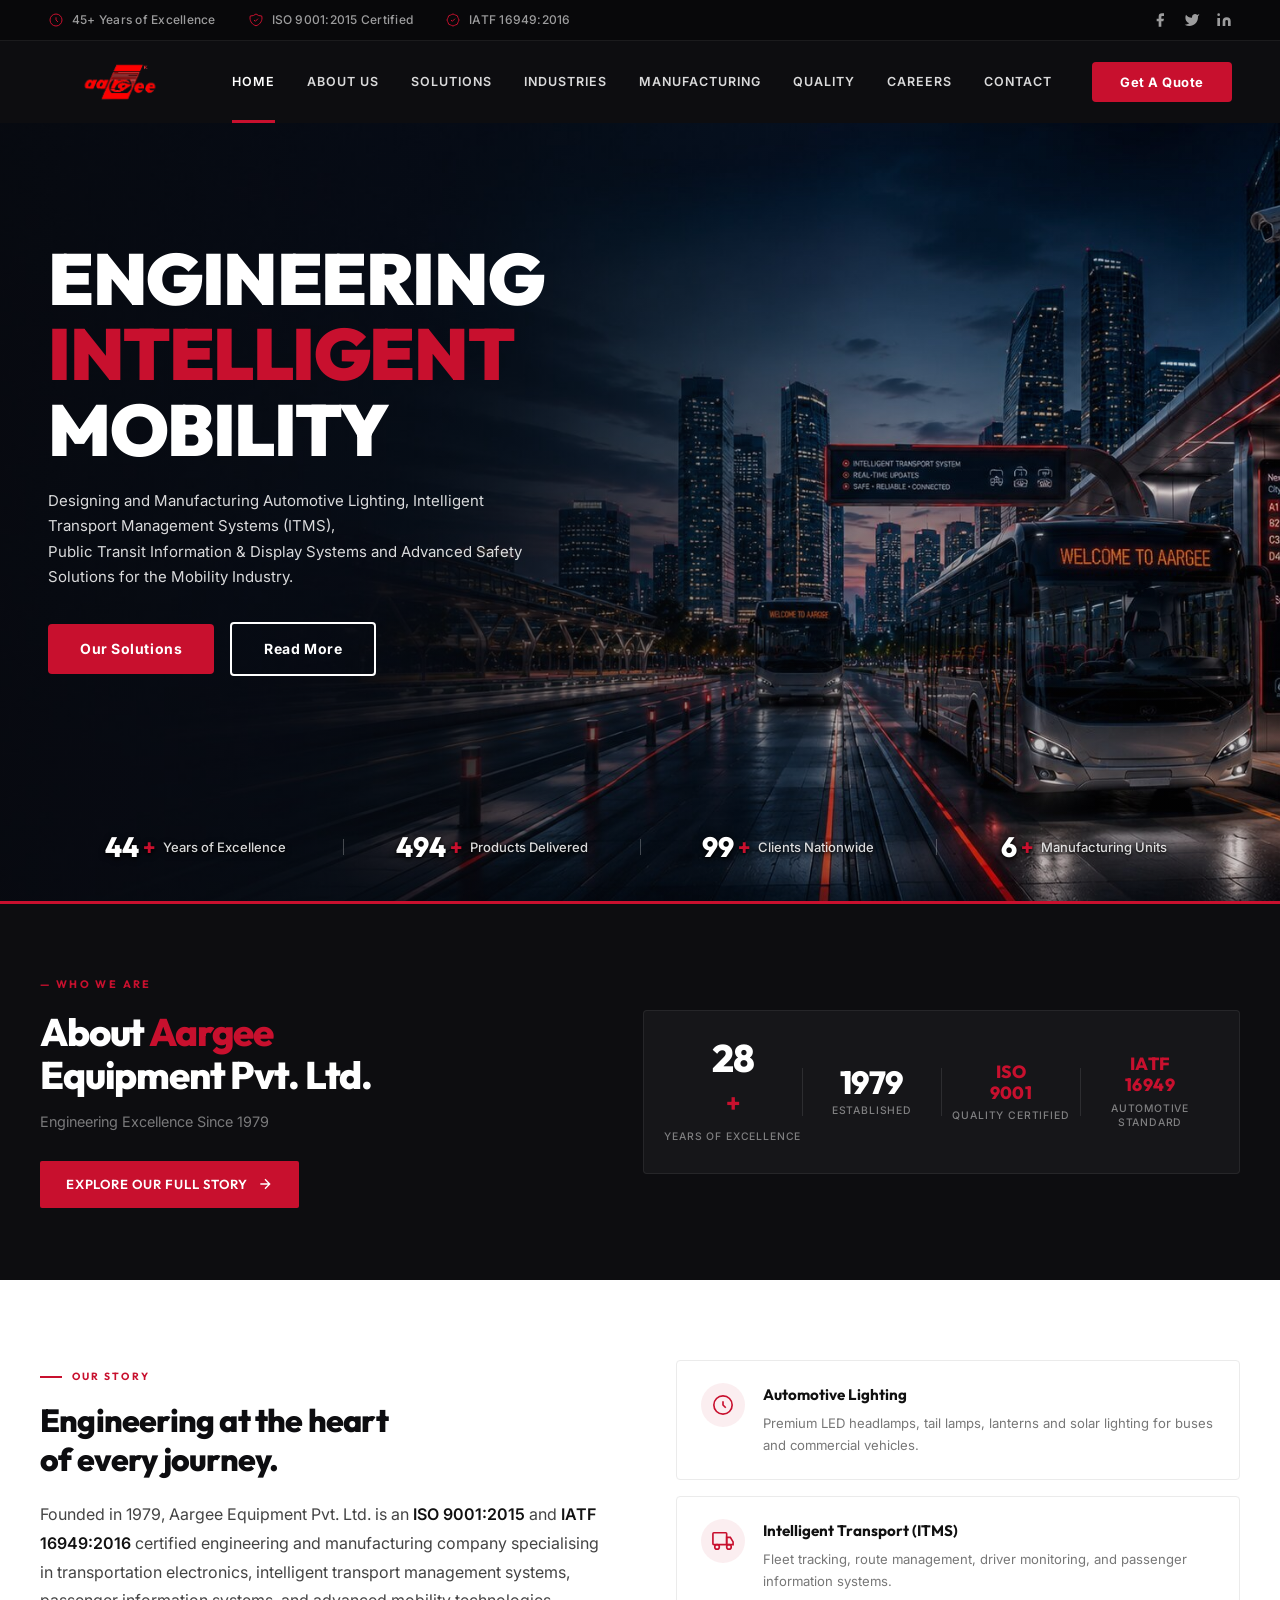
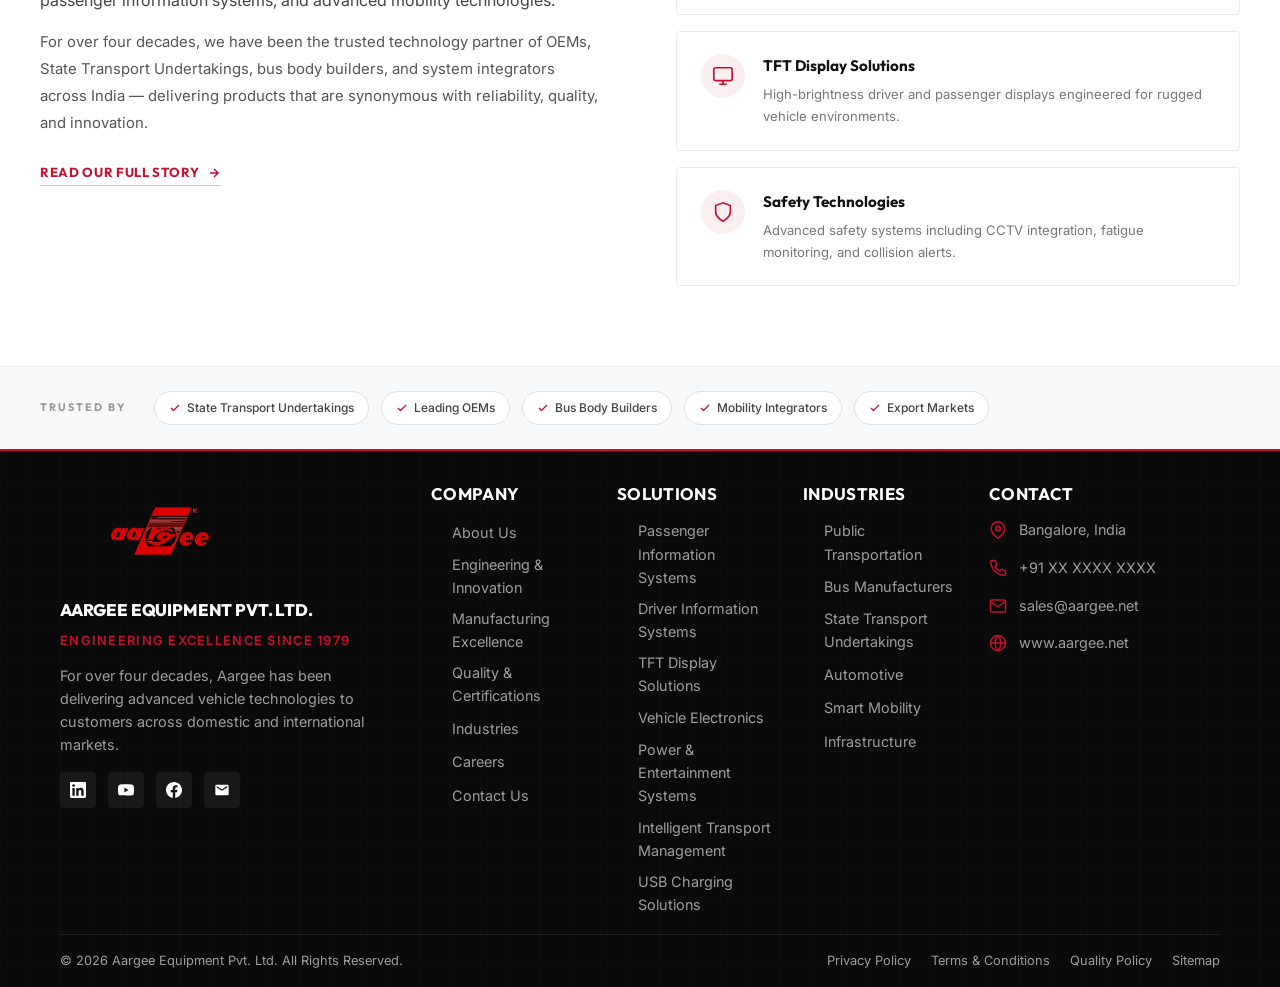
==== commit 7de220aa: "Update footer, UI enhancements and certifications" ====
--- a/index.html
+++ b/index.html
@@ -168,7 +168,10 @@
                     <p class="ha-sub">Engineering Excellence Since 1979</p>
                     <a href="about.html" class="ha-cta" id="btn-about-full">
                         Explore Our Full Story
-                        <svg width="16" height="16" viewBox="0 0 24 24" fill="none" stroke="currentColor" stroke-width="2"><path d="M5 12h14M12 5l7 7-7 7"/></svg>
+                        <svg width="16" height="16" viewBox="0 0 24 24" fill="none" stroke="currentColor"
+                            stroke-width="2">
+                            <path d="M5 12h14M12 5l7 7-7 7" />
+                        </svg>
                     </a>
                 </div>
                 <div class="ha-band-stats">
@@ -204,14 +207,22 @@
                     <span class="ha-edit-label">OUR STORY</span>
                     <h3 class="ha-edit-heading">Engineering at the heart<br>of every journey.</h3>
                     <p class="ha-edit-para ha-lead">
-                        Founded in 1979, Aargee Equipment Pvt. Ltd. is an <strong>ISO 9001:2015</strong> and <strong>IATF 16949:2016</strong> certified engineering and manufacturing company specialising in transportation electronics, intelligent transport management systems, passenger information systems, and advanced mobility technologies.
+                        Founded in 1979, Aargee Equipment Pvt. Ltd. is an <strong>ISO 9001:2015</strong> and
+                        <strong>IATF 16949:2016</strong> certified engineering and manufacturing company specialising in
+                        transportation electronics, intelligent transport management systems, passenger information
+                        systems, and advanced mobility technologies.
                     </p>
                     <p class="ha-edit-para">
-                        For over four decades, we have been the trusted technology partner of OEMs, State Transport Undertakings, bus body builders, and system integrators across India — delivering products that are synonymous with reliability, quality, and innovation.
+                        For over four decades, we have been the trusted technology partner of OEMs, State Transport
+                        Undertakings, bus body builders, and system integrators across India — delivering products that
+                        are synonymous with reliability, quality, and innovation.
                     </p>
                     <a href="about.html" class="ha-read-more" id="btn-about-readmore">
                         Read Our Full Story
-                        <svg width="14" height="14" viewBox="0 0 24 24" fill="none" stroke="currentColor" stroke-width="2.5"><path d="M5 12h14M12 5l7 7-7 7"/></svg>
+                        <svg width="14" height="14" viewBox="0 0 24 24" fill="none" stroke="currentColor"
+                            stroke-width="2.5">
+                            <path d="M5 12h14M12 5l7 7-7 7" />
+                        </svg>
                     </a>
                 </div>
 
@@ -219,38 +230,59 @@
                 <div class="ha-edit-cards">
                     <div class="ha-cap-card" id="hc-1">
                         <div class="ha-cap-icon">
-                            <svg width="22" height="22" viewBox="0 0 24 24" fill="none" stroke="currentColor" stroke-width="1.8"><circle cx="12" cy="12" r="10"/><path d="M12 8v4l3 3"/></svg>
+                            <svg width="22" height="22" viewBox="0 0 24 24" fill="none" stroke="currentColor"
+                                stroke-width="1.8">
+                                <circle cx="12" cy="12" r="10" />
+                                <path d="M12 8v4l3 3" />
+                            </svg>
                         </div>
                         <div>
                             <h4>Automotive Lighting</h4>
-                            <p>Premium LED headlamps, tail lamps, lanterns and solar lighting for buses and commercial vehicles.</p>
+                            <p>Premium LED headlamps, tail lamps, lanterns and solar lighting for buses and commercial
+                                vehicles.</p>
                         </div>
                     </div>
                     <div class="ha-cap-card" id="hc-2">
                         <div class="ha-cap-icon">
-                            <svg width="22" height="22" viewBox="0 0 24 24" fill="none" stroke="currentColor" stroke-width="1.8"><rect x="1" y="3" width="15" height="13" rx="1"/><path d="M16 8h4l3 5v3h-7V8z"/><circle cx="5.5" cy="18.5" r="2.5"/><circle cx="18.5" cy="18.5" r="2.5"/></svg>
+                            <svg width="22" height="22" viewBox="0 0 24 24" fill="none" stroke="currentColor"
+                                stroke-width="1.8">
+                                <rect x="1" y="3" width="15" height="13" rx="1" />
+                                <path d="M16 8h4l3 5v3h-7V8z" />
+                                <circle cx="5.5" cy="18.5" r="2.5" />
+                                <circle cx="18.5" cy="18.5" r="2.5" />
+                            </svg>
                         </div>
                         <div>
                             <h4>Intelligent Transport (ITMS)</h4>
-                            <p>Fleet tracking, route management, driver monitoring, and passenger information systems.</p>
+                            <p>Fleet tracking, route management, driver monitoring, and passenger information systems.
+                            </p>
                         </div>
                     </div>
                     <div class="ha-cap-card" id="hc-3">
                         <div class="ha-cap-icon">
-                            <svg width="22" height="22" viewBox="0 0 24 24" fill="none" stroke="currentColor" stroke-width="1.8"><rect x="2" y="3" width="20" height="14" rx="2"/><path d="M8 21h8M12 17v4"/></svg>
+                            <svg width="22" height="22" viewBox="0 0 24 24" fill="none" stroke="currentColor"
+                                stroke-width="1.8">
+                                <rect x="2" y="3" width="20" height="14" rx="2" />
+                                <path d="M8 21h8M12 17v4" />
+                            </svg>
                         </div>
                         <div>
                             <h4>TFT Display Solutions</h4>
-                            <p>High-brightness driver and passenger displays engineered for rugged vehicle environments.</p>
+                            <p>High-brightness driver and passenger displays engineered for rugged vehicle environments.
+                            </p>
                         </div>
                     </div>
                     <div class="ha-cap-card" id="hc-4">
                         <div class="ha-cap-icon">
-                            <svg width="22" height="22" viewBox="0 0 24 24" fill="none" stroke="currentColor" stroke-width="1.8"><path d="M12 22s8-4 8-10V5l-8-3-8 3v7c0 6 8 10 8 10z"/></svg>
+                            <svg width="22" height="22" viewBox="0 0 24 24" fill="none" stroke="currentColor"
+                                stroke-width="1.8">
+                                <path d="M12 22s8-4 8-10V5l-8-3-8 3v7c0 6 8 10 8 10z" />
+                            </svg>
                         </div>
                         <div>
                             <h4>Safety Technologies</h4>
-                            <p>Advanced safety systems including CCTV integration, fatigue monitoring, and collision alerts.</p>
+                            <p>Advanced safety systems including CCTV integration, fatigue monitoring, and collision
+                                alerts.</p>
                         </div>
                     </div>
                 </div>
@@ -263,23 +295,38 @@
             <span class="ha-trust-label">Trusted By</span>
             <div class="ha-trust-items">
                 <div class="ha-trust-chip">
-                    <svg width="12" height="12" viewBox="0 0 24 24" fill="none" stroke="currentColor" stroke-width="2.5"><polyline points="20 6 9 17 4 12"/></svg>
+                    <svg width="12" height="12" viewBox="0 0 24 24" fill="none" stroke="currentColor"
+                        stroke-width="2.5">
+                        <polyline points="20 6 9 17 4 12" />
+                    </svg>
                     State Transport Undertakings
                 </div>
                 <div class="ha-trust-chip">
-                    <svg width="12" height="12" viewBox="0 0 24 24" fill="none" stroke="currentColor" stroke-width="2.5"><polyline points="20 6 9 17 4 12"/></svg>
+                    <svg width="12" height="12" viewBox="0 0 24 24" fill="none" stroke="currentColor"
+                        stroke-width="2.5">
+                        <polyline points="20 6 9 17 4 12" />
+                    </svg>
                     Leading OEMs
                 </div>
                 <div class="ha-trust-chip">
-                    <svg width="12" height="12" viewBox="0 0 24 24" fill="none" stroke="currentColor" stroke-width="2.5"><polyline points="20 6 9 17 4 12"/></svg>
+                    <svg width="12" height="12" viewBox="0 0 24 24" fill="none" stroke="currentColor"
+                        stroke-width="2.5">
+                        <polyline points="20 6 9 17 4 12" />
+                    </svg>
                     Bus Body Builders
                 </div>
                 <div class="ha-trust-chip">
-                    <svg width="12" height="12" viewBox="0 0 24 24" fill="none" stroke="currentColor" stroke-width="2.5"><polyline points="20 6 9 17 4 12"/></svg>
+                    <svg width="12" height="12" viewBox="0 0 24 24" fill="none" stroke="currentColor"
+                        stroke-width="2.5">
+                        <polyline points="20 6 9 17 4 12" />
+                    </svg>
                     Mobility Integrators
                 </div>
                 <div class="ha-trust-chip">
-                    <svg width="12" height="12" viewBox="0 0 24 24" fill="none" stroke="currentColor" stroke-width="2.5"><polyline points="20 6 9 17 4 12"/></svg>
+                    <svg width="12" height="12" viewBox="0 0 24 24" fill="none" stroke="currentColor"
+                        stroke-width="2.5">
+                        <polyline points="20 6 9 17 4 12" />
+                    </svg>
                     Export Markets
                 </div>
             </div>
@@ -287,6 +334,147 @@
 
     </section><!-- /home-about -->
 
+    <!-- PREMIUM FOOTER -->
+    <footer class="premium-footer">
+        <div class="pf-inner">
+            <div class="pf-grid">
+                <!-- Column 1 -->
+                <div class="pf-col pf-col-1">
+                    <img src="aargee-logo.png" alt="Aargee Equipment Pvt. Ltd." class="pf-logo-img">
+                    <h3>AARGEE EQUIPMENT PVT. LTD.</h3>
+                    <span class="pf-tagline">Engineering Excellence Since 1979</span>
+                    <p>For over four decades, Aargee has been delivering advanced vehicle technologies to customers
+                        across domestic and international markets.</p>
+                    <div class="pf-socials">
+                        <a href="#" aria-label="LinkedIn"><svg viewBox="0 0 24 24">
+                                <path
+                                    d="M20.447 20.452h-3.554v-5.569c0-1.328-.027-3.037-1.852-3.037-1.853 0-2.136 1.445-2.136 2.939v5.667H9.351V9h3.414v1.561h.046c.477-.9 1.637-1.85 3.37-1.85 3.601 0 4.267 2.37 4.267 5.455v6.286zM5.337 7.433c-1.144 0-2.063-.926-2.063-2.065 0-1.138.92-2.063 2.063-2.063 1.14 0 2.064.925 2.064 2.063 0 1.139-.925 2.065-2.064 2.065zm1.782 13.019H3.555V9h3.564v11.452zM22.225 0H1.771C.792 0 0 .774 0 1.729v20.542C0 23.227.792 24 1.771 24h20.451C23.2 24 24 23.227 24 22.271V1.729C24 .774 23.2 0 22.222 0h.003z" />
+                            </svg></a>
+                        <a href="#" aria-label="YouTube"><svg viewBox="0 0 24 24">
+                                <path
+                                    d="M23.498 6.186a3.016 3.016 0 0 0-2.122-2.136C19.505 3.545 12 3.545 12 3.545s-7.505 0-9.377.505A3.017 3.017 0 0 0 .502 6.186C0 8.07 0 12 0 12s0 3.93.502 5.814a3.016 3.016 0 0 0 2.122 2.136c1.871.505 9.376.505 9.376.505s7.505 0 9.377-.505a3.015 3.015 0 0 0 2.122-2.136C24 15.93 24 12 24 12s0-3.93-.502-5.814zM9.545 15.568V8.432L15.818 12l-6.273 3.568z" />
+                            </svg></a>
+                        <a href="#" aria-label="Facebook"><svg viewBox="0 0 24 24">
+                                <path
+                                    d="M24 12.073c0-6.627-5.373-12-12-12s-12 5.373-12 12c0 5.99 4.388 10.954 10.125 11.854v-8.385H7.078v-3.469h3.047V9.43c0-3.007 1.792-4.669 4.533-4.669 1.312 0 2.686.235 2.686.235v2.953H15.83c-1.491 0-1.956.925-1.956 1.874v2.25h3.328l-.532 3.469h-2.796v8.385C19.612 23.027 24 18.062 24 12.073z" />
+                            </svg></a>
+                        <a href="#" aria-label="Email"><svg viewBox="0 0 24 24">
+                                <path
+                                    d="M20 4H4c-1.1 0-2 .9-2 2v12c0 1.1.9 2 2 2h16c1.1 0 2-.9 2-2V6c0-1.1-.9-2-2-2zm0 4.236l-8 4.882-8-4.882V6l8 4.882L20 6v2.236z" />
+                            </svg></a>
+                    </div>
+                </div>
+
+                <!-- Column 2 -->
+                <div class="pf-col">
+                    <h4>COMPANY</h4>
+                    <ul class="pf-links">
+                        <li><a href="#">About Us</a></li>
+                        <li><a href="#">Engineering &amp; Innovation</a></li>
+                        <li><a href="#">Manufacturing Excellence</a></li>
+                        <li><a href="#">Quality &amp; Certifications</a></li>
+                        <li><a href="#">Industries</a></li>
+                        <li><a href="#">Careers</a></li>
+                        <li><a href="#">Contact Us</a></li>
+                    </ul>
+                </div>
+
+                <!-- Column 3 -->
+                <div class="pf-col">
+                    <h4>SOLUTIONS</h4>
+                    <ul class="pf-links">
+                        <li><a href="#">Passenger Information Systems</a></li>
+                        <li><a href="#">Driver Information Systems</a></li>
+                        <li><a href="#">TFT Display Solutions</a></li>
+                        <li><a href="#">Vehicle Electronics</a></li>
+                        <li><a href="#">Power &amp; Entertainment Systems</a></li>
+                        <li><a href="#">Intelligent Transport Management</a></li>
+                        <li><a href="#">USB Charging Solutions</a></li>
+                    </ul>
+                </div>
+
+                <!-- Column 4 -->
+                <div class="pf-col">
+                    <h4>INDUSTRIES</h4>
+                    <ul class="pf-links">
+                        <li><a href="#">Public Transportation</a></li>
+                        <li><a href="#">Bus Manufacturers</a></li>
+                        <li><a href="#">State Transport Undertakings</a></li>
+                        <li><a href="#">Automotive</a></li>
+                        <li><a href="#">Smart Mobility</a></li>
+                        <li><a href="#">Infrastructure</a></li>
+                    </ul>
+                </div>
+
+                <!-- Column 5 -->
+                <div class="pf-col">
+                    <h4>CONTACT</h4>
+                    <div class="pf-contact-item">
+                        <div class="pf-contact-icon">
+                            <svg width="20" height="20" viewBox="0 0 24 24" fill="none" stroke="currentColor"
+                                stroke-width="2">
+                                <path d="M21 10c0 7-9 13-9 13s-9-6-9-13a9 9 0 0 1 18 0z" />
+                                <circle cx="12" cy="10" r="3" />
+                            </svg>
+                        </div>
+                        <div class="pf-contact-text">
+                            Bangalore, India
+                        </div>
+                    </div>
+                    <div class="pf-contact-item">
+                        <div class="pf-contact-icon">
+                            <svg width="20" height="20" viewBox="0 0 24 24" fill="none" stroke="currentColor"
+                                stroke-width="2">
+                                <path
+                                    d="M22 16.92v3a2 2 0 0 1-2.18 2 19.79 19.79 0 0 1-8.63-3.07 19.5 19.5 0 0 1-6-6 19.79 19.79 0 0 1-3.07-8.67A2 2 0 0 1 4.11 2h3a2 2 0 0 1 2 1.72 12.84 12.84 0 0 0 .7 2.81 2 2 0 0 1-.45 2.11L8.09 9.91a16 16 0 0 0 6 6l1.27-1.27a2 2 0 0 1 2.11-.45 12.84 12.84 0 0 0 2.81.7A2 2 0 0 1 22 16.92z" />
+                            </svg>
+                        </div>
+                        <div class="pf-contact-text">
+                            <a href="tel:+91XXXXXXXXXX">+91 XX XXXX XXXX</a>
+                        </div>
+                    </div>
+                    <div class="pf-contact-item">
+                        <div class="pf-contact-icon">
+                            <svg width="20" height="20" viewBox="0 0 24 24" fill="none" stroke="currentColor"
+                                stroke-width="2">
+                                <path d="M4 4h16c1.1 0 2 .9 2 2v12c0 1.1-.9 2-2 2H4c-1.1 0-2-.9-2-2V6c0-1.1.9-2 2-2z" />
+                                <polyline points="22,6 12,13 2,6" />
+                            </svg>
+                        </div>
+                        <div class="pf-contact-text">
+                            <a href="mailto:sales@aargee.net">sales@aargee.net</a>
+                        </div>
+                    </div>
+                    <div class="pf-contact-item">
+                        <div class="pf-contact-icon">
+                            <svg width="20" height="20" viewBox="0 0 24 24" fill="none" stroke="currentColor"
+                                stroke-width="2">
+                                <circle cx="12" cy="12" r="10" />
+                                <line x1="2" y1="12" x2="22" y2="12" />
+                                <path
+                                    d="M12 2a15.3 15.3 0 0 1 4 10 15.3 15.3 0 0 1-4 10 15.3 15.3 0 0 1-4-10 15.3 15.3 0 0 1 4-10z" />
+                            </svg>
+                        </div>
+                        <div class="pf-contact-text">
+                            <a href="http://www.aargee.net">www.aargee.net</a>
+                        </div>
+                    </div>
+                </div>
+            </div>
+
+            <div class="pf-copyright">
+                <div class="pf-copy-text">
+                    &copy; 2026 Aargee Equipment Pvt. Ltd. All Rights Reserved.
+                </div>
+                <div class="pf-copy-links">
+                    <a href="#">Privacy Policy</a>
+                    <a href="#">Terms &amp; Conditions</a>
+                    <a href="#">Quality Policy</a>
+                    <a href="#">Sitemap</a>
+                </div>
+            </div>
+        </div>
+    </footer>
     <script src="main.js"></script>
 </body>
 
--- a/index.css
+++ b/index.css
@@ -1396,3 +1396,206 @@
     .ha-sep { display: none; }
 }
 
+
+
+/* -------------------------------------
+           PREMIUM CORPORATE FOOTER (Integrated CTA)
+           ------------------------------------- */
+        .premium-footer {
+            background: #0A0A0A;
+            border-top: 2px solid #C8102E;
+            padding: 30px 60px 16px;
+            position: relative;
+            color: rgba(255, 255, 255, 0.6);
+            overflow: hidden;
+        }
+        .premium-footer::before {
+            content: '';
+            position: absolute;
+            inset: 0;
+            background-image: 
+                linear-gradient(rgba(255, 255, 255, 0.015) 1px, transparent 1px),
+                linear-gradient(90deg, rgba(255, 255, 255, 0.015) 1px, transparent 1px);
+            background-size: 30px 30px;
+            pointer-events: none;
+        }
+        .premium-footer::after {
+            content: '';
+            position: absolute;
+            top: 0; left: 0; right: 0; height: 1px;
+            background: linear-gradient(90deg, transparent, rgba(200,16,46,0.3), transparent);
+        }
+        .pf-inner {
+            max-width: 1400px;
+            margin: 0 auto;
+            position: relative;
+            z-index: 2;
+        }
+
+        /* 5-Column Grid */
+        .pf-grid {
+            display: grid;
+            grid-template-columns: 2.2fr 1fr 1fr 1fr 1.5fr;
+            gap: 32px;
+            margin-bottom: 10px;
+        }
+        .pf-col h4 {
+            font-family: 'Outfit', sans-serif;
+            font-size: 1.05rem;
+            font-weight: 700;
+            color: #fff;
+            margin: 0 0 12px;
+            letter-spacing: 0.02em;
+        }
+        .pf-col-1 h3 {
+            font-family: 'Outfit', sans-serif;
+            font-size: 1.05rem;
+            font-weight: 800;
+            color: #fff;
+            margin: 0 0 8px;
+            letter-spacing: -0.01em;
+        }
+        .pf-logo-img {
+            max-width: 200px;
+            height: auto;
+            margin-bottom: 16px;
+            display: block;
+        }
+        .pf-col-1 .pf-tagline {
+            font-family: 'Inter', sans-serif;
+            font-size: 0.8rem;
+            color: #C8102E;
+            font-weight: 600;
+            text-transform: uppercase;
+            letter-spacing: 0.1em;
+            margin-bottom: 12px;
+            display: block;
+        }
+        .pf-col-1 p {
+            font-family: 'Inter', sans-serif;
+            font-size: 0.9rem;
+            line-height: 1.6;
+            margin-bottom: 16px;
+            max-width: 340px;
+        }
+        
+        .pf-socials {
+            display: flex;
+            gap: 12px;
+        }
+        .pf-socials a {
+            display: flex;
+            align-items: center;
+            justify-content: center;
+            width: 36px;
+            height: 36px;
+            border-radius: 4px;
+            background: rgba(255, 255, 255, 0.06);
+            color: #fff;
+            transition: all 0.3s ease;
+        }
+        .pf-socials a:hover {
+            background: #C8102E;
+            transform: translateY(-2px);
+            box-shadow: 0 4px 12px rgba(200, 16, 46, 0.3);
+        }
+        .pf-socials a svg {
+            width: 16px;
+            height: 16px;
+            fill: currentColor;
+        }
+
+        .pf-links {
+            list-style: none;
+            padding: 0;
+            margin: 0;
+        }
+        .pf-links li {
+            margin-bottom: 8px;
+        }
+        .pf-links a {
+            color: rgba(255, 255, 255, 0.6);
+            text-decoration: none;
+            font-family: 'Inter', sans-serif;
+            font-size: 0.9rem;
+            transition: all 0.3s ease;
+            display: inline-flex;
+            align-items: center;
+        }
+        .pf-links a::before {
+            content: '→';
+            color: #C8102E;
+            margin-right: 6px;
+            opacity: 0;
+            transform: translateX(-10px);
+            transition: all 0.3s ease;
+            font-size: 1rem;
+        }
+        .pf-links a:hover {
+            color: #fff;
+            transform: translateX(4px);
+        }
+        .pf-links a:hover::before {
+            opacity: 1;
+            transform: translateX(0);
+        }
+
+        .pf-contact-item {
+            display: flex;
+            align-items: flex-start;
+            gap: 12px;
+            margin-bottom: 10px;
+        }
+        .pf-contact-icon {
+            color: #C8102E;
+            flex-shrink: 0;
+            margin-top: 2px;
+        }
+        .pf-contact-icon svg {
+            width: 18px;
+            height: 18px;
+        }
+        .pf-contact-text {
+            font-family: 'Inter', sans-serif;
+            font-size: 0.9rem;
+            line-height: 1.5;
+        }
+        .pf-contact-text a {
+            color: rgba(255, 255, 255, 0.6);
+            text-decoration: none;
+            transition: color 0.3s ease;
+        }
+        .pf-contact-text a:hover {
+            color: #fff;
+        }
+
+        /* Copyright Bar */
+        .pf-copyright {
+            display: flex;
+            justify-content: space-between;
+            align-items: center;
+            padding-top: 16px;
+            border-top: 1px solid rgba(255, 255, 255, 0.08);
+            font-family: 'Inter', sans-serif;
+            font-size: 0.8rem;
+        }
+        .pf-copy-links {
+            display: flex;
+            gap: 20px;
+        }
+        .pf-copy-links a {
+            color: rgba(255, 255, 255, 0.6);
+            text-decoration: none;
+            transition: color 0.3s ease;
+        }
+        .pf-copy-links a:hover {
+            color: #fff;
+        }
+
+        @media (max-width: 1200px) {
+            .pf-grid { grid-template-columns: repeat(3, 1fr); gap: 24px; }
+        }
+        @media (max-width: 768px) {
+            .pf-grid { grid-template-columns: 1fr; gap: 32px; }
+            .pf-copyright { flex-direction: column; gap: 12px; text-align: center; }
+        }
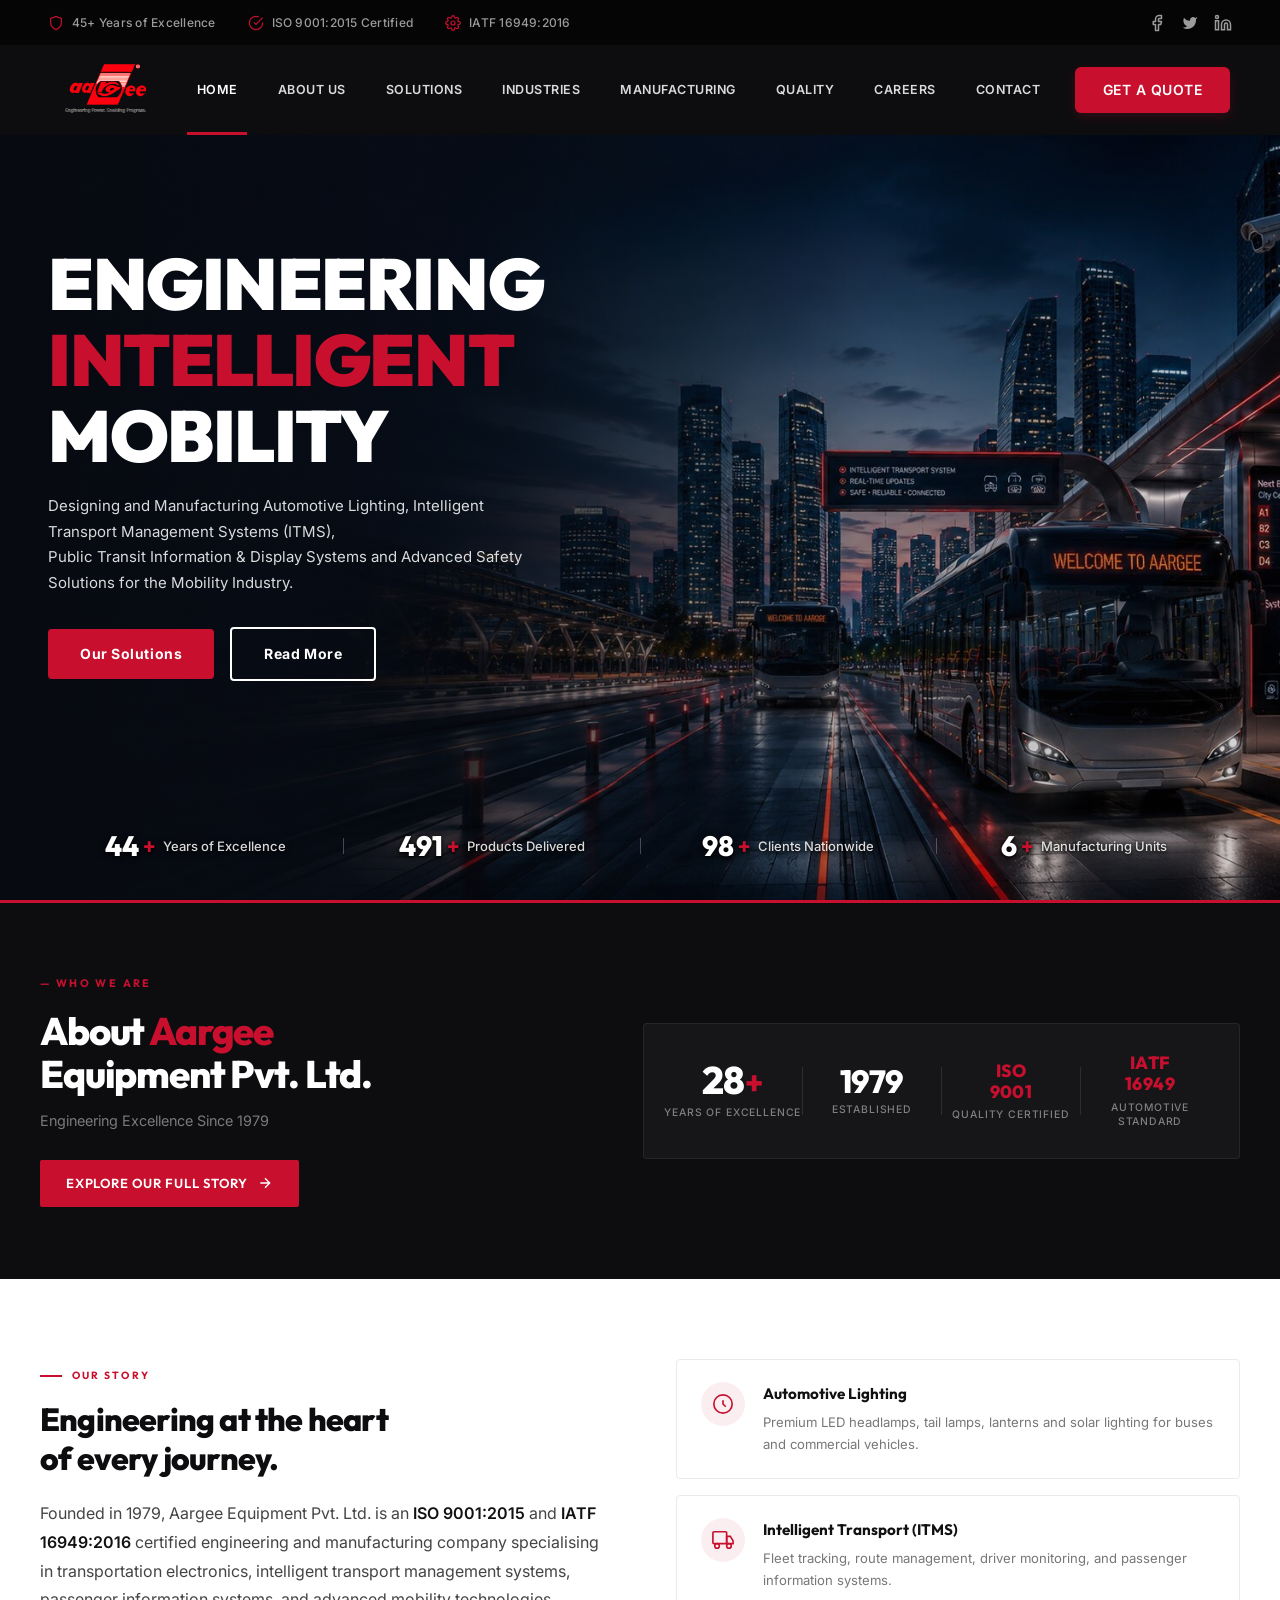
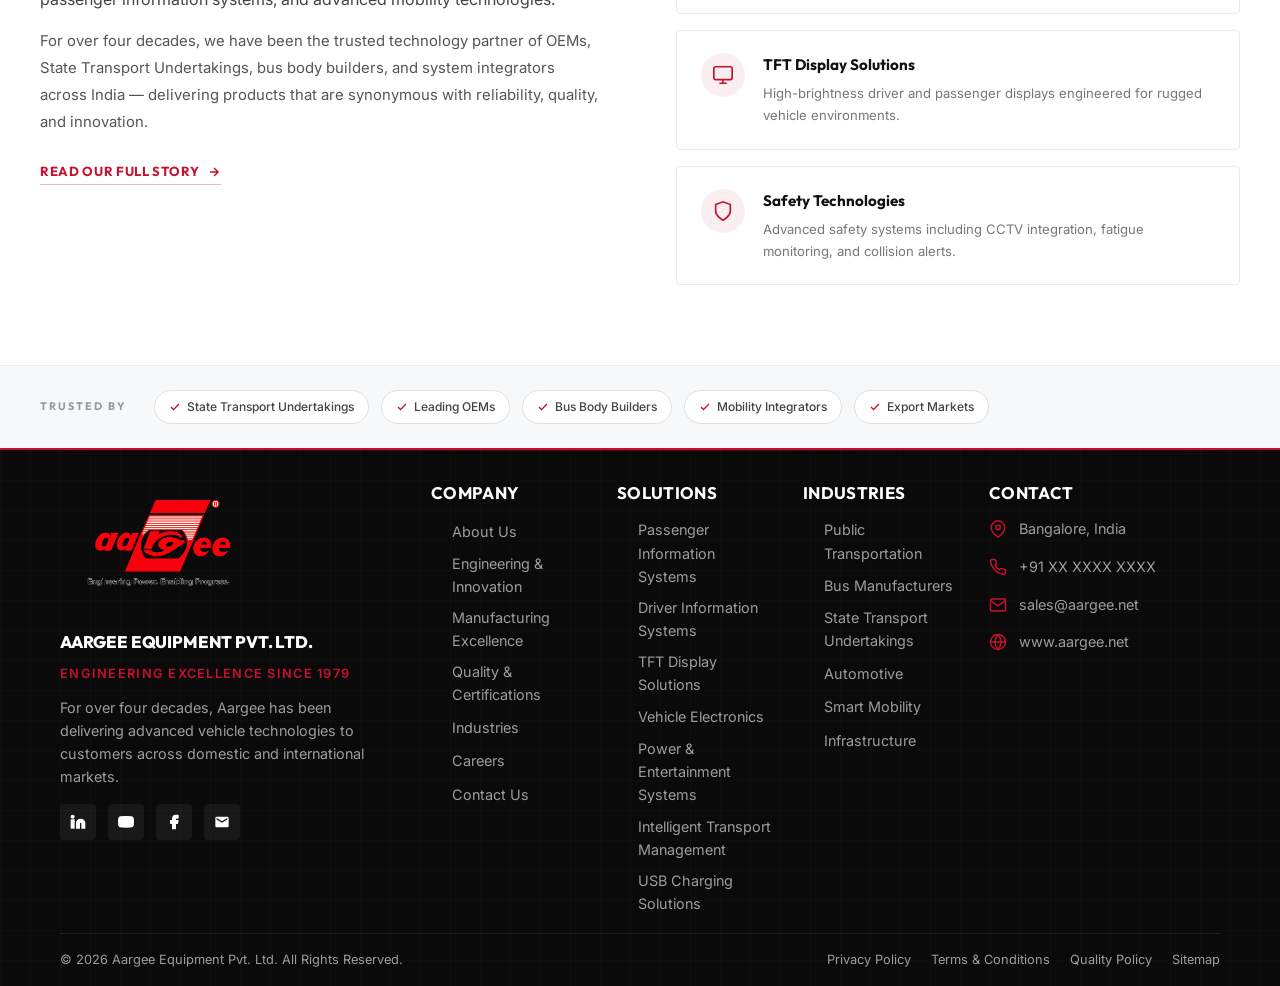
==== commit d66f0946: "feat: Enterprise upgrade - About page redesign, Solutions page ecosystem, nav fixes, CSS polish" ====
--- a/index.html
+++ b/index.html
@@ -1,131 +1,128 @@
 <!DOCTYPE html>
+
 <html lang="en">
 
 <head>
-    <meta charset="UTF-8">
-    <meta name="viewport" content="width=device-width, initial-scale=1.0">
-    <meta name="description"
-        content="Aargee Equipment Pvt. Ltd. — Over 45 years of engineering excellence in transportation electronics, passenger information systems, vehicle electronics, power systems, and intelligent mobility solutions.">
+    <meta charset="utf-8" />
+    <meta content="width=device-width, initial-scale=1.0" name="viewport" />
+    <meta
+        content="Aargee Equipment Pvt. Ltd. — Over 45 years of engineering excellence in transportation electronics, passenger information systems, vehicle electronics, power systems, and intelligent mobility solutions."
+        name="description" />
     <title>Aargee Equipment Pvt. Ltd. | Engineering Intelligent Mobility</title>
-
-    <link rel="preconnect" href="https://fonts.googleapis.com">
-    <link rel="preconnect" href="https://fonts.gstatic.com" crossorigin>
+    <link href="https://fonts.googleapis.com" rel="preconnect" />
+    <link crossorigin="" href="https://fonts.gstatic.com" rel="preconnect" />
     <link
-        href="https://fonts.googleapis.com/css2?family=Inter:wght@300;400;500;600;700&family=Outfit:wght@300;400;500;600;700;800;900&display=swap"
-        rel="stylesheet">
-
-    <link rel="stylesheet" href="index.css">
+        href="https://fonts.googleapis.com/css2?family=Inter:wght@300;400;500;600;700&amp;family=Outfit:wght@300;400;500;600;700;800;900&amp;display=swap"
+        rel="stylesheet" />
+    <link href="index.css" rel="stylesheet" />
 </head>
 
 <body>
-
     <!-- ======== TOP INFO BAR ======== -->
     <div class="top-bar" id="top-bar">
         <div class="top-bar-inner">
             <div class="top-bar-items">
                 <div class="top-bar-item">
-                    <svg width="16" height="16" viewBox="0 0 24 24" fill="none" stroke="currentColor"
-                        stroke-width="1.5">
-                        <path d="M12 8v4l3 3m6-3a9 9 0 11-18 0 9 9 0 0118 0z" />
+                    <svg fill="none" height="16" stroke="currentColor" stroke-width="1.8" viewBox="0 0 24 24"
+                        width="16">
+                        <path d="M12 22s8-4 8-10V5l-8-3-8 3v7c0 6 8 10 8 10z"></path>
                     </svg>
                     <span>45+ Years of Excellence</span>
                 </div>
                 <div class="top-bar-item">
-                    <svg width="16" height="16" viewBox="0 0 24 24" fill="none" stroke="currentColor"
-                        stroke-width="1.5">
+                    <svg fill="none" height="16" stroke="currentColor" stroke-width="1.8" viewBox="0 0 24 24"
+                        width="16">
+                        <path d="M22 11.08V12a10 10 0 1 1-5.93-9.14"></path>
+                        <polyline points="22 4 12 14.01 9 11.01"></polyline>
+                    </svg>
+                    <span>ISO 9001:2015 Certified</span>
+                </div>
+                <div class="top-bar-item">
+                    <svg fill="none" height="16" stroke="currentColor" stroke-width="1.8" viewBox="0 0 24 24"
+                        width="16">
+                        <circle cx="12" cy="12" r="3"></circle>
                         <path
-                            d="M9 12l2 2 4-4m5.618-4.016A11.955 11.955 0 0112 2.944a11.955 11.955 0 01-8.618 3.04A12.02 12.02 0 003 9c0 5.591 3.824 10.29 9 11.622 5.176-1.332 9-6.03 9-11.622 0-1.042-.133-2.052-.382-3.016z" />
-                    </svg>
-                    <span>ISO 9001:2015 Certified</span>
-                </div>
-                <div class="top-bar-item">
-                    <svg width="16" height="16" viewBox="0 0 24 24" fill="none" stroke="currentColor"
-                        stroke-width="1.5">
+                            d="M19.4 15a1.65 1.65 0 0 0 .33 1.82l.06.06a2 2 0 0 1 0 2.83 2 2 0 0 1-2.83 0l-.06-.06a1.65 1.65 0 0 0-1.82-.33 1.65 1.65 0 0 0-1 1.51V21a2 2 0 0 1-2 2 2 2 0 0 1-2-2v-.09A1.65 1.65 0 0 0 9 19.4a1.65 1.65 0 0 0-1.82.33l-.06.06a2 2 0 0 1-2.83 0 2 2 0 0 1 0-2.83l.06-.06a1.65 1.65 0 0 0 .33-1.82 1.65 1.65 0 0 0-1.51-1H3a2 2 0 0 1-2-2 2 2 0 0 1 2-2h.09A1.65 1.65 0 0 0 4.6 9a1.65 1.65 0 0 0-.33-1.82l-.06-.06a2 2 0 0 1 0-2.83 2 2 0 0 1 2.83 0l.06.06a1.65 1.65 0 0 0 1.82.33H9a1.65 1.65 0 0 0 1-1.51V3a2 2 0 0 1 2-2 2 2 0 0 1 2 2v.09a1.65 1.65 0 0 0 1 1.51 1.65 1.65 0 0 0 1.82-.33l.06-.06a2 2 0 0 1 2.83 0 2 2 0 0 1 0 2.83l-.06.06a1.65 1.65 0 0 0-.33 1.82V9a1.65 1.65 0 0 0 1.51 1H21a2 2 0 0 1 2 2 2 2 0 0 1-2 2h-.09a1.65 1.65 0 0 0-1.51 1z">
+                        </path>
+                    </svg>
+                    <span>IATF 16949:2016</span>
+                </div>
+            </div>
+            <div class="top-bar-social">
+                <a aria-label="Facebook" href="#"><svg class="premium-icon-anim" fill="none" height="18"
+                        stroke="currentColor" stroke-linecap="round" stroke-linejoin="round" stroke-width="2"
+                        viewbox="0 0 24 24" width="18">
+                        <path d="M18 2h-3a5 5 0 0 0-5 5v3H7v4h3v8h4v-8h3l1-4h-4V7a1 1 0 0 1 1-1h3z"></path>
+                    </svg></a>
+                <a aria-label="Twitter" href="#"><svg fill="currentColor" height="16" viewbox="0 0 24 24" width="16">
                         <path
-                            d="M9 12l2 2 4-4M7.835 4.697a3.42 3.42 0 001.946-.806 3.42 3.42 0 014.438 0 3.42 3.42 0 001.946.806 3.42 3.42 0 013.138 3.138 3.42 3.42 0 00.806 1.946 3.42 3.42 0 010 4.438 3.42 3.42 0 00-.806 1.946 3.42 3.42 0 01-3.138 3.138 3.42 3.42 0 00-1.946.806 3.42 3.42 0 01-4.438 0 3.42 3.42 0 00-1.946-.806 3.42 3.42 0 01-3.138-3.138 3.42 3.42 0 00-.806-1.946 3.42 3.42 0 010-4.438 3.42 3.42 0 00.806-1.946 3.42 3.42 0 013.138-3.138z" />
-                    </svg>
-                    <span>IATF 16949:2016</span>
-                </div>
-            </div>
-            <div class="top-bar-social">
-                <a href="#" aria-label="Facebook"><svg width="16" height="16" viewBox="0 0 24 24" fill="currentColor">
-                        <path d="M18 2h-3a5 5 0 00-5 5v3H7v4h3v8h4v-8h3l1-4h-4V7a1 1 0 011-1h3z" />
+                            d="M23 3a10.9 10.9 0 01-3.14 1.53 4.48 4.48 0 00-7.86 3v1A10.66 10.66 0 013 4s-4 9 5 13a11.64 11.64 0 01-7 2c9 5 20 0 20-11.5a4.5 4.5 0 00-.08-.83A7.72 7.72 0 0023 3z">
+                        </path>
                     </svg></a>
-                <a href="#" aria-label="Twitter"><svg width="16" height="16" viewBox="0 0 24 24" fill="currentColor">
-                        <path
-                            d="M23 3a10.9 10.9 0 01-3.14 1.53 4.48 4.48 0 00-7.86 3v1A10.66 10.66 0 013 4s-4 9 5 13a11.64 11.64 0 01-7 2c9 5 20 0 20-11.5a4.5 4.5 0 00-.08-.83A7.72 7.72 0 0023 3z" />
+                <a aria-label="LinkedIn" href="#"><svg class="premium-icon-anim" fill="none" height="18"
+                        stroke="currentColor" stroke-width="2" viewbox="0 0 24 24" width="18">
+                        <path d="M16 8a6 6 0 0 1 6 6v7h-4v-7a2 2 0 0 0-2-2 2 2 0 0 0-2 2v7h-4v-7a6 6 0 0 1 6-6z"></path>
+                        <rect height="12" width="4" x="2" y="9"></rect>
+                        <circle cx="4" cy="4" r="2"></circle>
                     </svg></a>
-                <a href="#" aria-label="LinkedIn"><svg width="16" height="16" viewBox="0 0 24 24" fill="currentColor">
-                        <path
-                            d="M16 8a6 6 0 016 6v7h-4v-7a2 2 0 00-2-2 2 2 0 00-2 2v7h-4v-7a6 6 0 016-6zM2 9h4v12H2zM4 6a2 2 0 100-4 2 2 0 000 4z" />
-                    </svg></a>
             </div>
         </div>
     </div>
-
     <!-- ======== NAVIGATION ======== -->
     <nav class="navbar" id="navbar">
         <div class="nav-inner">
-            <a href="#" class="nav-logo" id="nav-logo">
-                <img src="aargee-logo.png" alt="Aargee Equipment Pvt. Ltd." class="logo-img">
-            </a>
-
+            <a class="nav-logo" href="#" id="nav-logo">
+                <img alt="Aargee Equipment Pvt. Ltd." class="logo-img" src="aargee-logo.png?v=3" />
+                </a>
             <div class="nav-menu" id="nav-menu">
                 <ul class="nav-links">
-                    <li><a href="index.html" class="nav-link active" id="nav-home">HOME</a></li>
-                    <li><a href="about.html" class="nav-link" id="nav-about">ABOUT US</a></li>
-                    <li><a href="#" class="nav-link" id="nav-solutions">SOLUTIONS</a></li>
-                    <li><a href="#" class="nav-link" id="nav-industries">INDUSTRIES</a></li>
-                    <li><a href="#" class="nav-link" id="nav-manufacturing">MANUFACTURING</a></li>
-                    <li><a href="#" class="nav-link" id="nav-quality">QUALITY</a></li>
-                    <li><a href="#" class="nav-link" id="nav-careers">CAREERS</a></li>
-                    <li><a href="#" class="nav-link" id="nav-contact">CONTACT</a></li>
+                    <li><a class="nav-link active" href="index.html" id="nav-home">HOME</a></li>
+                    <li><a class="nav-link" href="about.html" id="nav-about">ABOUT US</a></li>
+                    <li><a class="nav-link" href="#" id="nav-solutions">SOLUTIONS</a></li>
+                    <li><a class="nav-link" href="#" id="nav-industries">INDUSTRIES</a></li>
+                    <li><a class="nav-link" href="#" id="nav-manufacturing">MANUFACTURING</a></li>
+                    <li><a class="nav-link" href="#" id="nav-quality">QUALITY</a></li>
+                    <li><a class="nav-link" href="#" id="nav-careers">CAREERS</a></li>
+                    <li><a class="nav-link" href="#" id="nav-contact">CONTACT</a></li>
                 </ul>
             </div>
-
-            <a href="#" class="nav-cta" id="nav-contact-btn">Get A Quote</a>
-
-            <button class="nav-toggle" id="nav-toggle" aria-label="Menu">
+            <a class="nav-cta" href="#" id="nav-contact-btn">Get A Quote</a>
+            <button aria-label="Menu" class="nav-toggle" id="nav-toggle">
                 <span></span><span></span><span></span>
             </button>
         </div>
     </nav>
-
     <!-- ======== HERO SECTION ======== -->
     <section class="hero" id="hero">
         <!-- Full-width background image -->
         <div class="hero-bg">
-            <img src="hero-bg.jpg" alt="" class="hero-bg-img" id="hero-bg-img">
+            <img alt="" class="hero-bg-img" id="hero-bg-img" src="hero-bg.jpg" />
             <div class="hero-overlay"></div>
         </div>
-
         <!-- Hero Content -->
         <div class="hero-content">
             <div class="hero-text" id="hero-text">
                 <h1 class="hero-h1" id="hero-headline">
-                    ENGINEERING<br>
-                    <span class="h1-highlight">INTELLIGENT</span><br>
+                    ENGINEERING<br />
+                    <span class="h1-highlight">INTELLIGENT</span><br />
                     MOBILITY
                 </h1>
-
                 <p class="hero-desc">
                     Designing and Manufacturing Automotive Lighting, Intelligent Transport Management Systems (ITMS),<br
-                        class="hide-mobile">
-                    Public Transit Information & Display Systems and Advanced Safety Solutions for the Mobility
+                        class="hide-mobile" />
+                    Public Transit Information &amp; Display Systems and Advanced Safety Solutions for the Mobility
                     Industry.
                 </p>
-
                 <div class="hero-btns">
-                    <a href="#" class="btn-primary" id="btn-explore">
+                    <a class="btn-primary" href="#" id="btn-explore">
                         Our Solutions
                     </a>
-                    <a href="#" class="btn-outline" id="btn-contact">
+                    <a class="btn-outline" href="#" id="btn-contact">
                         Read More
                     </a>
                 </div>
             </div>
         </div>
-
         <!-- Bottom Stats Strip -->
         <div class="hero-stats" id="hero-stats">
             <div class="stat-item">
@@ -153,30 +150,28 @@
             </div>
         </div>
     </section>
-
     <!-- ======================================================
          ABOUT AARGEE — HOMEPAGE PREVIEW SECTION
          ====================================================== -->
     <section class="home-about" id="about-preview">
-
         <!-- Dark intro band -->
         <div class="ha-band">
             <div class="ha-band-inner">
                 <div class="ha-band-left">
                     <span class="ha-eyebrow">— WHO WE ARE</span>
-                    <h2 class="ha-heading">About <span class="ha-red">Aargee</span><br>Equipment Pvt. Ltd.</h2>
+                    <h2 class="ha-heading">About <span class="ha-red">Aargee</span><br />Equipment Pvt. Ltd.</h2>
                     <p class="ha-sub">Engineering Excellence Since 1979</p>
-                    <a href="about.html" class="ha-cta" id="btn-about-full">
+                    <a class="ha-cta" href="about.html" id="btn-about-full">
                         Explore Our Full Story
-                        <svg width="16" height="16" viewBox="0 0 24 24" fill="none" stroke="currentColor"
-                            stroke-width="2">
-                            <path d="M5 12h14M12 5l7 7-7 7" />
+                        <svg fill="none" height="16" stroke="currentColor" stroke-width="2" viewbox="0 0 24 24"
+                            width="16">
+                            <path d="M5 12h14M12 5l7 7-7 7"></path>
                         </svg>
                     </a>
                 </div>
                 <div class="ha-band-stats">
                     <div class="ha-big-stat">
-                        <span class="ha-big-num" data-count="45">0</span><span class="ha-big-suf">+</span>
+                        <div style="display:inline-flex;align-items:baseline;gap:2px;"><span class="ha-big-num" data-count="45">0</span><span class="ha-big-suf">+</span></div>
                         <span class="ha-big-lbl">Years of Excellence</span>
                     </div>
                     <div class="ha-sep"></div>
@@ -186,26 +181,24 @@
                     </div>
                     <div class="ha-sep"></div>
                     <div class="ha-big-stat">
-                        <span class="ha-cert-txt">ISO<br>9001</span>
+                        <span class="ha-cert-txt">ISO<br />9001</span>
                         <span class="ha-big-lbl">Quality Certified</span>
                     </div>
                     <div class="ha-sep"></div>
                     <div class="ha-big-stat">
-                        <span class="ha-cert-txt">IATF<br>16949</span>
+                        <span class="ha-cert-txt">IATF<br />16949</span>
                         <span class="ha-big-lbl">Automotive Standard</span>
                     </div>
                 </div>
             </div>
         </div>
-
         <!-- White editorial content -->
         <div class="ha-editorial">
             <div class="ha-edit-inner">
-
                 <!-- Left: Text -->
                 <div class="ha-edit-text">
                     <span class="ha-edit-label">OUR STORY</span>
-                    <h3 class="ha-edit-heading">Engineering at the heart<br>of every journey.</h3>
+                    <h3 class="ha-edit-heading">Engineering at the heart<br />of every journey.</h3>
                     <p class="ha-edit-para ha-lead">
                         Founded in 1979, Aargee Equipment Pvt. Ltd. is an <strong>ISO 9001:2015</strong> and
                         <strong>IATF 16949:2016</strong> certified engineering and manufacturing company specialising in
@@ -217,23 +210,22 @@
                         Undertakings, bus body builders, and system integrators across India — delivering products that
                         are synonymous with reliability, quality, and innovation.
                     </p>
-                    <a href="about.html" class="ha-read-more" id="btn-about-readmore">
+                    <a class="ha-read-more" href="about.html" id="btn-about-readmore">
                         Read Our Full Story
-                        <svg width="14" height="14" viewBox="0 0 24 24" fill="none" stroke="currentColor"
-                            stroke-width="2.5">
-                            <path d="M5 12h14M12 5l7 7-7 7" />
+                        <svg fill="none" height="14" stroke="currentColor" stroke-width="2.5" viewbox="0 0 24 24"
+                            width="14">
+                            <path d="M5 12h14M12 5l7 7-7 7"></path>
                         </svg>
                     </a>
                 </div>
-
                 <!-- Right: Capability Cards -->
                 <div class="ha-edit-cards">
                     <div class="ha-cap-card" id="hc-1">
                         <div class="ha-cap-icon">
-                            <svg width="22" height="22" viewBox="0 0 24 24" fill="none" stroke="currentColor"
-                                stroke-width="1.8">
-                                <circle cx="12" cy="12" r="10" />
-                                <path d="M12 8v4l3 3" />
+                            <svg fill="none" height="22" stroke="currentColor" stroke-width="1.8" viewbox="0 0 24 24"
+                                width="22">
+                                <circle cx="12" cy="12" r="10"></circle>
+                                <path d="M12 8v4l3 3"></path>
                             </svg>
                         </div>
                         <div>
@@ -244,12 +236,12 @@
                     </div>
                     <div class="ha-cap-card" id="hc-2">
                         <div class="ha-cap-icon">
-                            <svg width="22" height="22" viewBox="0 0 24 24" fill="none" stroke="currentColor"
-                                stroke-width="1.8">
-                                <rect x="1" y="3" width="15" height="13" rx="1" />
-                                <path d="M16 8h4l3 5v3h-7V8z" />
-                                <circle cx="5.5" cy="18.5" r="2.5" />
-                                <circle cx="18.5" cy="18.5" r="2.5" />
+                            <svg fill="none" height="22" stroke="currentColor" stroke-width="1.8" viewbox="0 0 24 24"
+                                width="22">
+                                <rect height="13" rx="1" width="15" x="1" y="3"></rect>
+                                <path d="M16 8h4l3 5v3h-7V8z"></path>
+                                <circle cx="5.5" cy="18.5" r="2.5"></circle>
+                                <circle cx="18.5" cy="18.5" r="2.5"></circle>
                             </svg>
                         </div>
                         <div>
@@ -260,10 +252,10 @@
                     </div>
                     <div class="ha-cap-card" id="hc-3">
                         <div class="ha-cap-icon">
-                            <svg width="22" height="22" viewBox="0 0 24 24" fill="none" stroke="currentColor"
-                                stroke-width="1.8">
-                                <rect x="2" y="3" width="20" height="14" rx="2" />
-                                <path d="M8 21h8M12 17v4" />
+                            <svg fill="none" height="22" stroke="currentColor" stroke-width="1.8" viewbox="0 0 24 24"
+                                width="22">
+                                <rect height="14" rx="2" width="20" x="2" y="3"></rect>
+                                <path d="M8 21h8M12 17v4"></path>
                             </svg>
                         </div>
                         <div>
@@ -274,9 +266,9 @@
                     </div>
                     <div class="ha-cap-card" id="hc-4">
                         <div class="ha-cap-icon">
-                            <svg width="22" height="22" viewBox="0 0 24 24" fill="none" stroke="currentColor"
-                                stroke-width="1.8">
-                                <path d="M12 22s8-4 8-10V5l-8-3-8 3v7c0 6 8 10 8 10z" />
+                            <svg fill="none" height="22" stroke="currentColor" stroke-width="1.8" viewbox="0 0 24 24"
+                                width="22">
+                                <path d="M12 22s8-4 8-10V5l-8-3-8 3v7c0 6 8 10 8 10z"></path>
                             </svg>
                         </div>
                         <div>
@@ -286,85 +278,89 @@
                         </div>
                     </div>
                 </div>
-
-            </div>
-        </div>
-
+            </div>
+        </div>
         <!-- Trust bar -->
         <div class="ha-trust-bar">
             <span class="ha-trust-label">Trusted By</span>
             <div class="ha-trust-items">
                 <div class="ha-trust-chip">
-                    <svg width="12" height="12" viewBox="0 0 24 24" fill="none" stroke="currentColor"
-                        stroke-width="2.5">
-                        <polyline points="20 6 9 17 4 12" />
+                    <svg fill="none" height="12" stroke="currentColor" stroke-width="2.5" viewbox="0 0 24 24"
+                        width="12">
+                        <polyline points="20 6 9 17 4 12"></polyline>
                     </svg>
                     State Transport Undertakings
                 </div>
                 <div class="ha-trust-chip">
-                    <svg width="12" height="12" viewBox="0 0 24 24" fill="none" stroke="currentColor"
-                        stroke-width="2.5">
-                        <polyline points="20 6 9 17 4 12" />
+                    <svg fill="none" height="12" stroke="currentColor" stroke-width="2.5" viewbox="0 0 24 24"
+                        width="12">
+                        <polyline points="20 6 9 17 4 12"></polyline>
                     </svg>
                     Leading OEMs
                 </div>
                 <div class="ha-trust-chip">
-                    <svg width="12" height="12" viewBox="0 0 24 24" fill="none" stroke="currentColor"
-                        stroke-width="2.5">
-                        <polyline points="20 6 9 17 4 12" />
+                    <svg fill="none" height="12" stroke="currentColor" stroke-width="2.5" viewbox="0 0 24 24"
+                        width="12">
+                        <polyline points="20 6 9 17 4 12"></polyline>
                     </svg>
                     Bus Body Builders
                 </div>
                 <div class="ha-trust-chip">
-                    <svg width="12" height="12" viewBox="0 0 24 24" fill="none" stroke="currentColor"
-                        stroke-width="2.5">
-                        <polyline points="20 6 9 17 4 12" />
+                    <svg fill="none" height="12" stroke="currentColor" stroke-width="2.5" viewbox="0 0 24 24"
+                        width="12">
+                        <polyline points="20 6 9 17 4 12"></polyline>
                     </svg>
                     Mobility Integrators
                 </div>
                 <div class="ha-trust-chip">
-                    <svg width="12" height="12" viewBox="0 0 24 24" fill="none" stroke="currentColor"
-                        stroke-width="2.5">
-                        <polyline points="20 6 9 17 4 12" />
+                    <svg fill="none" height="12" stroke="currentColor" stroke-width="2.5" viewbox="0 0 24 24"
+                        width="12">
+                        <polyline points="20 6 9 17 4 12"></polyline>
                     </svg>
                     Export Markets
                 </div>
             </div>
         </div>
-
     </section><!-- /home-about -->
-
     <!-- PREMIUM FOOTER -->
     <footer class="premium-footer">
         <div class="pf-inner">
             <div class="pf-grid">
                 <!-- Column 1 -->
                 <div class="pf-col pf-col-1">
-                    <img src="aargee-logo.png" alt="Aargee Equipment Pvt. Ltd." class="pf-logo-img">
+                    <img alt="Aargee Equipment Pvt. Ltd." class="pf-logo-img" src="aargee-logo.png?v=3" />
                     <h3>AARGEE EQUIPMENT PVT. LTD.</h3>
                     <span class="pf-tagline">Engineering Excellence Since 1979</span>
                     <p>For over four decades, Aargee has been delivering advanced vehicle technologies to customers
                         across domestic and international markets.</p>
                     <div class="pf-socials">
-                        <a href="#" aria-label="LinkedIn"><svg viewBox="0 0 24 24">
+                        <a aria-label="LinkedIn" href="#"><svg class="premium-icon-anim" fill="none" height="18"
+                                stroke="currentColor" stroke-width="2" viewbox="0 0 24 24" width="18">
                                 <path
-                                    d="M20.447 20.452h-3.554v-5.569c0-1.328-.027-3.037-1.852-3.037-1.853 0-2.136 1.445-2.136 2.939v5.667H9.351V9h3.414v1.561h.046c.477-.9 1.637-1.85 3.37-1.85 3.601 0 4.267 2.37 4.267 5.455v6.286zM5.337 7.433c-1.144 0-2.063-.926-2.063-2.065 0-1.138.92-2.063 2.063-2.063 1.14 0 2.064.925 2.064 2.063 0 1.139-.925 2.065-2.064 2.065zm1.782 13.019H3.555V9h3.564v11.452zM22.225 0H1.771C.792 0 0 .774 0 1.729v20.542C0 23.227.792 24 1.771 24h20.451C23.2 24 24 23.227 24 22.271V1.729C24 .774 23.2 0 22.222 0h.003z" />
+                                    d="M16 8a6 6 0 0 1 6 6v7h-4v-7a2 2 0 0 0-2-2 2 2 0 0 0-2 2v7h-4v-7a6 6 0 0 1 6-6z">
+                                </path>
+                                <rect height="12" width="4" x="2" y="9"></rect>
+                                <circle cx="4" cy="4" r="2"></circle>
                             </svg></a>
-                        <a href="#" aria-label="YouTube"><svg viewBox="0 0 24 24">
+                        <a aria-label="YouTube" href="#"><svg class="premium-icon-anim" fill="none" height="18"
+                                stroke="currentColor" stroke-width="2" viewbox="0 0 24 24" width="18">
                                 <path
-                                    d="M23.498 6.186a3.016 3.016 0 0 0-2.122-2.136C19.505 3.545 12 3.545 12 3.545s-7.505 0-9.377.505A3.017 3.017 0 0 0 .502 6.186C0 8.07 0 12 0 12s0 3.93.502 5.814a3.016 3.016 0 0 0 2.122 2.136c1.871.505 9.376.505 9.376.505s7.505 0 9.377-.505a3.015 3.015 0 0 0 2.122-2.136C24 15.93 24 12 24 12s0-3.93-.502-5.814zM9.545 15.568V8.432L15.818 12l-6.273 3.568z" />
+                                    d="M22.54 6.42a2.78 2.78 0 0 0-1.94-2C18.88 4 12 4 12 4s-6.88 0-8.6.46a2.78 2.78 0 0 0-1.94 2A29 29 0 0 0 1 11.75a29 29 0 0 0 .46 5.33 2.78 2.78 0 0 0 1.94 2c1.72.46 8.6.46 8.6.46s6.88 0 8.6-.46a2.78 2.78 0 0 0 1.94-2 29 29 0 0 0 .46-5.33 29 29 0 0 0-.46-5.33z">
+                                </path>
+                                <polygon points="9.75 15.02 15.5 11.75 9.75 8.48 9.75 15.02"></polygon>
                             </svg></a>
-                        <a href="#" aria-label="Facebook"><svg viewBox="0 0 24 24">
+                        <a aria-label="Facebook" href="#"><svg class="premium-icon-anim" fill="none" height="18"
+                                stroke="currentColor" stroke-linecap="round" stroke-linejoin="round" stroke-width="2"
+                                viewbox="0 0 24 24" width="18">
+                                <path d="M18 2h-3a5 5 0 0 0-5 5v3H7v4h3v8h4v-8h3l1-4h-4V7a1 1 0 0 1 1-1h3z"></path>
+                            </svg></a>
+                        <a aria-label="Email" href="#"><svg viewbox="0 0 24 24">
                                 <path
-                                    d="M24 12.073c0-6.627-5.373-12-12-12s-12 5.373-12 12c0 5.99 4.388 10.954 10.125 11.854v-8.385H7.078v-3.469h3.047V9.43c0-3.007 1.792-4.669 4.533-4.669 1.312 0 2.686.235 2.686.235v2.953H15.83c-1.491 0-1.956.925-1.956 1.874v2.25h3.328l-.532 3.469h-2.796v8.385C19.612 23.027 24 18.062 24 12.073z" />
+                                    d="M20 4H4c-1.1 0-2 .9-2 2v12c0 1.1.9 2 2 2h16c1.1 0 2-.9 2-2V6c0-1.1-.9-2-2-2zm0 4.236l-8 4.882-8-4.882V6l8 4.882L20 6v2.236z">
+                                </path>
                             </svg></a>
-                        <a href="#" aria-label="Email"><svg viewBox="0 0 24 24">
-                                <path
-                                    d="M20 4H4c-1.1 0-2 .9-2 2v12c0 1.1.9 2 2 2h16c1.1 0 2-.9 2-2V6c0-1.1-.9-2-2-2zm0 4.236l-8 4.882-8-4.882V6l8 4.882L20 6v2.236z" />
-                            </svg></a>
-                    </div>
-                </div>
-
+                    </div>
+                </div>
                 <!-- Column 2 -->
                 <div class="pf-col">
                     <h4>COMPANY</h4>
@@ -378,7 +374,6 @@
                         <li><a href="#">Contact Us</a></li>
                     </ul>
                 </div>
-
                 <!-- Column 3 -->
                 <div class="pf-col">
                     <h4>SOLUTIONS</h4>
@@ -392,7 +387,6 @@
                         <li><a href="#">USB Charging Solutions</a></li>
                     </ul>
                 </div>
-
                 <!-- Column 4 -->
                 <div class="pf-col">
                     <h4>INDUSTRIES</h4>
@@ -405,16 +399,15 @@
                         <li><a href="#">Infrastructure</a></li>
                     </ul>
                 </div>
-
                 <!-- Column 5 -->
                 <div class="pf-col">
                     <h4>CONTACT</h4>
                     <div class="pf-contact-item">
                         <div class="pf-contact-icon">
-                            <svg width="20" height="20" viewBox="0 0 24 24" fill="none" stroke="currentColor"
-                                stroke-width="2">
-                                <path d="M21 10c0 7-9 13-9 13s-9-6-9-13a9 9 0 0 1 18 0z" />
-                                <circle cx="12" cy="10" r="3" />
+                            <svg fill="none" height="20" stroke="currentColor" stroke-width="2" viewbox="0 0 24 24"
+                                width="20">
+                                <path d="M21 10c0 7-9 13-9 13s-9-6-9-13a9 9 0 0 1 18 0z"></path>
+                                <circle cx="12" cy="10" r="3"></circle>
                             </svg>
                         </div>
                         <div class="pf-contact-text">
@@ -423,10 +416,11 @@
                     </div>
                     <div class="pf-contact-item">
                         <div class="pf-contact-icon">
-                            <svg width="20" height="20" viewBox="0 0 24 24" fill="none" stroke="currentColor"
-                                stroke-width="2">
+                            <svg fill="none" height="20" stroke="currentColor" stroke-width="2" viewbox="0 0 24 24"
+                                width="20">
                                 <path
-                                    d="M22 16.92v3a2 2 0 0 1-2.18 2 19.79 19.79 0 0 1-8.63-3.07 19.5 19.5 0 0 1-6-6 19.79 19.79 0 0 1-3.07-8.67A2 2 0 0 1 4.11 2h3a2 2 0 0 1 2 1.72 12.84 12.84 0 0 0 .7 2.81 2 2 0 0 1-.45 2.11L8.09 9.91a16 16 0 0 0 6 6l1.27-1.27a2 2 0 0 1 2.11-.45 12.84 12.84 0 0 0 2.81.7A2 2 0 0 1 22 16.92z" />
+                                    d="M22 16.92v3a2 2 0 0 1-2.18 2 19.79 19.79 0 0 1-8.63-3.07 19.5 19.5 0 0 1-6-6 19.79 19.79 0 0 1-3.07-8.67A2 2 0 0 1 4.11 2h3a2 2 0 0 1 2 1.72 12.84 12.84 0 0 0 .7 2.81 2 2 0 0 1-.45 2.11L8.09 9.91a16 16 0 0 0 6 6l1.27-1.27a2 2 0 0 1 2.11-.45 12.84 12.84 0 0 0 2.81.7A2 2 0 0 1 22 16.92z">
+                                </path>
                             </svg>
                         </div>
                         <div class="pf-contact-text">
@@ -435,10 +429,11 @@
                     </div>
                     <div class="pf-contact-item">
                         <div class="pf-contact-icon">
-                            <svg width="20" height="20" viewBox="0 0 24 24" fill="none" stroke="currentColor"
-                                stroke-width="2">
-                                <path d="M4 4h16c1.1 0 2 .9 2 2v12c0 1.1-.9 2-2 2H4c-1.1 0-2-.9-2-2V6c0-1.1.9-2 2-2z" />
-                                <polyline points="22,6 12,13 2,6" />
+                            <svg fill="none" height="20" stroke="currentColor" stroke-width="2" viewbox="0 0 24 24"
+                                width="20">
+                                <path d="M4 4h16c1.1 0 2 .9 2 2v12c0 1.1-.9 2-2 2H4c-1.1 0-2-.9-2-2V6c0-1.1.9-2 2-2z">
+                                </path>
+                                <polyline points="22,6 12,13 2,6"></polyline>
                             </svg>
                         </div>
                         <div class="pf-contact-text">
@@ -447,12 +442,13 @@
                     </div>
                     <div class="pf-contact-item">
                         <div class="pf-contact-icon">
-                            <svg width="20" height="20" viewBox="0 0 24 24" fill="none" stroke="currentColor"
-                                stroke-width="2">
-                                <circle cx="12" cy="12" r="10" />
-                                <line x1="2" y1="12" x2="22" y2="12" />
+                            <svg fill="none" height="20" stroke="currentColor" stroke-width="2" viewbox="0 0 24 24"
+                                width="20">
+                                <circle cx="12" cy="12" r="10"></circle>
+                                <line x1="2" x2="22" y1="12" y2="12"></line>
                                 <path
-                                    d="M12 2a15.3 15.3 0 0 1 4 10 15.3 15.3 0 0 1-4 10 15.3 15.3 0 0 1-4-10 15.3 15.3 0 0 1 4-10z" />
+                                    d="M12 2a15.3 15.3 0 0 1 4 10 15.3 15.3 0 0 1-4 10 15.3 15.3 0 0 1-4-10 15.3 15.3 0 0 1 4-10z">
+                                </path>
                             </svg>
                         </div>
                         <div class="pf-contact-text">
@@ -461,10 +457,9 @@
                     </div>
                 </div>
             </div>
-
             <div class="pf-copyright">
                 <div class="pf-copy-text">
-                    &copy; 2026 Aargee Equipment Pvt. Ltd. All Rights Reserved.
+                    © 2026 Aargee Equipment Pvt. Ltd. All Rights Reserved.
                 </div>
                 <div class="pf-copy-links">
                     <a href="#">Privacy Policy</a>
@@ -476,6 +471,14 @@
         </div>
     </footer>
     <script src="main.js"></script>
+<script>
+(function(){
+    var navbar = document.getElementById('navbar');
+    if (!navbar) return;
+    window.addEventListener('scroll', function(){
+        navbar.classList.toggle('scrolled', window.scrollY > 45);
+    }, { passive: true });
+})();
+</script>
 </body>
-
 </html>
--- a/index.css
+++ b/index.css
@@ -1,4 +1,4 @@
-﻿/* ================================================
+/* ================================================
    AARGEE — FULL-WIDTH BACKGROUND HERO
    Bright image • Clean text • Like reference design
    ================================================ */
@@ -24,7 +24,7 @@
 
     --ease: cubic-bezier(0.16, 1, 0.3, 1);
     --top-bar-h: 40px;
-    --nav-h: 82px;
+    --nav-h: 105px;
 }
 
 /* ---- Reset ---- */
@@ -158,12 +158,18 @@
 
 .nav-logo {
     flex-shrink: 0;
+    display: flex;
+    flex-direction: column;
+    align-items: center;
+    justify-content: center;
+    text-decoration: none;
 }
 
 .logo-img {
     height: 72px;
     width: auto;
     filter: brightness(1.15);
+    flex-shrink: 0;
 }
 
 /* Nav Links */
@@ -1056,6 +1062,7 @@
         grid-template-columns: 1fr;
     }
 }
+
 /* ====================================================================
    HOME-ABOUT — "About Aargee" Preview Section on Homepage
    ==================================================================== */
@@ -1097,12 +1104,14 @@
     margin: 0 0 14px;
 }
 
-.ha-red { color: #C8102E; }
+.ha-red {
+    color: #C8102E;
+}
 
 .ha-sub {
     font-family: 'Inter', sans-serif;
     font-size: 0.9rem;
-    color: rgba(255,255,255,0.45);
+    color: rgba(255, 255, 255, 0.45);
     margin: 0 0 28px;
     font-weight: 400;
 }
@@ -1134,8 +1143,8 @@
     display: flex;
     align-items: center;
     gap: 0;
-    background: rgba(255,255,255,0.04);
-    border: 1px solid rgba(255,255,255,0.07);
+    background: rgba(255, 255, 255, 0.04);
+    border: 1px solid rgba(255, 255, 255, 0.07);
     border-radius: 4px;
     padding: 28px 20px;
 }
@@ -1160,9 +1169,10 @@
 
 .ha-big-suf {
     font-family: 'Outfit', sans-serif;
-    font-size: 1.6rem;
-    font-weight: 700;
+    font-size: 2rem;
+    font-weight: 800;
     color: #C8102E;
+    line-height: 1;
 }
 
 .ha-big-fixed {
@@ -1188,7 +1198,7 @@
     font-family: 'Inter', sans-serif;
     font-size: 0.65rem;
     font-weight: 500;
-    color: rgba(255,255,255,0.45);
+    color: rgba(255, 255, 255, 0.45);
     letter-spacing: 0.08em;
     text-transform: uppercase;
     line-height: 1.4;
@@ -1197,7 +1207,7 @@
 .ha-sep {
     width: 1px;
     height: 48px;
-    background: rgba(255,255,255,0.1);
+    background: rgba(255, 255, 255, 0.1);
     flex-shrink: 0;
 }
 
@@ -1260,7 +1270,10 @@
     color: #444;
 }
 
-.ha-edit-para strong { color: #111; font-weight: 600; }
+.ha-edit-para strong {
+    color: #111;
+    font-weight: 600;
+}
 
 .ha-read-more {
     display: inline-flex;
@@ -1274,7 +1287,7 @@
     text-transform: uppercase;
     color: #C8102E;
     text-decoration: none;
-    border-bottom: 1.5px solid rgba(200,16,46,0.3);
+    border-bottom: 1.5px solid rgba(200, 16, 46, 0.3);
     padding-bottom: 2px;
     transition: border-color 0.2s, gap 0.2s;
 }
@@ -1304,14 +1317,14 @@
 
 .ha-cap-card:hover {
     border-color: #C8102E;
-    box-shadow: 0 4px 20px rgba(200,16,46,0.08);
+    box-shadow: 0 4px 20px rgba(200, 16, 46, 0.08);
     transform: translateX(4px);
 }
 
 .ha-cap-icon {
     width: 44px;
     height: 44px;
-    background: rgba(200,16,46,0.07);
+    background: rgba(200, 16, 46, 0.07);
     border-radius: 50%;
     display: flex;
     align-items: center;
@@ -1379,21 +1392,50 @@
     white-space: nowrap;
 }
 
-.ha-trust-chip svg { color: #C8102E; flex-shrink: 0; }
+.ha-trust-chip svg {
+    color: #C8102E;
+    flex-shrink: 0;
+}
 
 /* ── Responsive ── */
 @media (max-width: 1024px) {
-    .ha-band-inner { grid-template-columns: 1fr; gap: 36px; }
-    .ha-edit-inner { grid-template-columns: 1fr; gap: 48px; }
+    .ha-band-inner {
+        grid-template-columns: 1fr;
+        gap: 36px;
+    }
+
+    .ha-edit-inner {
+        grid-template-columns: 1fr;
+        gap: 48px;
+    }
 }
 
 @media (max-width: 640px) {
-    .ha-band { padding: 52px 20px; }
-    .ha-editorial { padding: 56px 20px; }
-    .ha-trust-bar { padding: 20px; }
-    .ha-band-stats { flex-wrap: wrap; gap: 0; }
-    .ha-big-stat { flex: 0 0 50%; padding: 16px 0; }
-    .ha-sep { display: none; }
+    .ha-band {
+        padding: 52px 20px;
+    }
+
+    .ha-editorial {
+        padding: 56px 20px;
+    }
+
+    .ha-trust-bar {
+        padding: 20px;
+    }
+
+    .ha-band-stats {
+        flex-wrap: wrap;
+        gap: 0;
+    }
+
+    .ha-big-stat {
+        flex: 0 0 50%;
+        padding: 16px 0;
+    }
+
+    .ha-sep {
+        display: none;
+    }
 }
 
 
@@ -1401,201 +1443,373 @@
 /* -------------------------------------
            PREMIUM CORPORATE FOOTER (Integrated CTA)
            ------------------------------------- */
-        .premium-footer {
-            background: #0A0A0A;
-            border-top: 2px solid #C8102E;
-            padding: 30px 60px 16px;
-            position: relative;
-            color: rgba(255, 255, 255, 0.6);
-            overflow: hidden;
-        }
-        .premium-footer::before {
-            content: '';
-            position: absolute;
-            inset: 0;
-            background-image: 
-                linear-gradient(rgba(255, 255, 255, 0.015) 1px, transparent 1px),
-                linear-gradient(90deg, rgba(255, 255, 255, 0.015) 1px, transparent 1px);
-            background-size: 30px 30px;
-            pointer-events: none;
-        }
-        .premium-footer::after {
-            content: '';
-            position: absolute;
-            top: 0; left: 0; right: 0; height: 1px;
-            background: linear-gradient(90deg, transparent, rgba(200,16,46,0.3), transparent);
-        }
-        .pf-inner {
-            max-width: 1400px;
-            margin: 0 auto;
-            position: relative;
-            z-index: 2;
-        }
-
-        /* 5-Column Grid */
-        .pf-grid {
-            display: grid;
-            grid-template-columns: 2.2fr 1fr 1fr 1fr 1.5fr;
-            gap: 32px;
-            margin-bottom: 10px;
-        }
-        .pf-col h4 {
-            font-family: 'Outfit', sans-serif;
-            font-size: 1.05rem;
-            font-weight: 700;
-            color: #fff;
-            margin: 0 0 12px;
-            letter-spacing: 0.02em;
-        }
-        .pf-col-1 h3 {
-            font-family: 'Outfit', sans-serif;
-            font-size: 1.05rem;
-            font-weight: 800;
-            color: #fff;
-            margin: 0 0 8px;
-            letter-spacing: -0.01em;
-        }
-        .pf-logo-img {
-            max-width: 200px;
-            height: auto;
-            margin-bottom: 16px;
-            display: block;
-        }
-        .pf-col-1 .pf-tagline {
-            font-family: 'Inter', sans-serif;
-            font-size: 0.8rem;
-            color: #C8102E;
-            font-weight: 600;
-            text-transform: uppercase;
-            letter-spacing: 0.1em;
-            margin-bottom: 12px;
-            display: block;
-        }
-        .pf-col-1 p {
-            font-family: 'Inter', sans-serif;
-            font-size: 0.9rem;
-            line-height: 1.6;
-            margin-bottom: 16px;
-            max-width: 340px;
-        }
-        
-        .pf-socials {
-            display: flex;
-            gap: 12px;
-        }
-        .pf-socials a {
-            display: flex;
-            align-items: center;
-            justify-content: center;
-            width: 36px;
-            height: 36px;
-            border-radius: 4px;
-            background: rgba(255, 255, 255, 0.06);
-            color: #fff;
-            transition: all 0.3s ease;
-        }
-        .pf-socials a:hover {
-            background: #C8102E;
-            transform: translateY(-2px);
-            box-shadow: 0 4px 12px rgba(200, 16, 46, 0.3);
-        }
-        .pf-socials a svg {
-            width: 16px;
-            height: 16px;
-            fill: currentColor;
-        }
-
-        .pf-links {
-            list-style: none;
-            padding: 0;
-            margin: 0;
-        }
-        .pf-links li {
-            margin-bottom: 8px;
-        }
-        .pf-links a {
-            color: rgba(255, 255, 255, 0.6);
-            text-decoration: none;
-            font-family: 'Inter', sans-serif;
-            font-size: 0.9rem;
-            transition: all 0.3s ease;
-            display: inline-flex;
-            align-items: center;
-        }
-        .pf-links a::before {
-            content: '→';
-            color: #C8102E;
-            margin-right: 6px;
-            opacity: 0;
-            transform: translateX(-10px);
-            transition: all 0.3s ease;
-            font-size: 1rem;
-        }
-        .pf-links a:hover {
-            color: #fff;
-            transform: translateX(4px);
-        }
-        .pf-links a:hover::before {
-            opacity: 1;
-            transform: translateX(0);
-        }
-
-        .pf-contact-item {
-            display: flex;
-            align-items: flex-start;
-            gap: 12px;
-            margin-bottom: 10px;
-        }
-        .pf-contact-icon {
-            color: #C8102E;
-            flex-shrink: 0;
-            margin-top: 2px;
-        }
-        .pf-contact-icon svg {
-            width: 18px;
-            height: 18px;
-        }
-        .pf-contact-text {
-            font-family: 'Inter', sans-serif;
-            font-size: 0.9rem;
-            line-height: 1.5;
-        }
-        .pf-contact-text a {
-            color: rgba(255, 255, 255, 0.6);
-            text-decoration: none;
-            transition: color 0.3s ease;
-        }
-        .pf-contact-text a:hover {
-            color: #fff;
-        }
-
-        /* Copyright Bar */
-        .pf-copyright {
-            display: flex;
-            justify-content: space-between;
-            align-items: center;
-            padding-top: 16px;
-            border-top: 1px solid rgba(255, 255, 255, 0.08);
-            font-family: 'Inter', sans-serif;
-            font-size: 0.8rem;
-        }
-        .pf-copy-links {
-            display: flex;
-            gap: 20px;
-        }
-        .pf-copy-links a {
-            color: rgba(255, 255, 255, 0.6);
-            text-decoration: none;
-            transition: color 0.3s ease;
-        }
-        .pf-copy-links a:hover {
-            color: #fff;
-        }
-
-        @media (max-width: 1200px) {
-            .pf-grid { grid-template-columns: repeat(3, 1fr); gap: 24px; }
-        }
-        @media (max-width: 768px) {
-            .pf-grid { grid-template-columns: 1fr; gap: 32px; }
-            .pf-copyright { flex-direction: column; gap: 12px; text-align: center; }
-        }+.premium-footer {
+    background: #0A0A0A;
+    border-top: 2px solid #C8102E;
+    padding: 30px 60px 16px;
+    position: relative;
+    z-index: 1;
+    color: rgba(255, 255, 255, 0.6);
+    overflow: hidden;
+}
+
+.premium-footer::before {
+    content: '';
+    position: absolute;
+    inset: 0;
+    background-image:
+        linear-gradient(rgba(255, 255, 255, 0.015) 1px, transparent 1px),
+        linear-gradient(90deg, rgba(255, 255, 255, 0.015) 1px, transparent 1px);
+    background-size: 30px 30px;
+    pointer-events: none;
+}
+
+.premium-footer::after {
+    content: '';
+    position: absolute;
+    top: 0;
+    left: 0;
+    right: 0;
+    height: 1px;
+    background: linear-gradient(90deg, transparent, rgba(200, 16, 46, 0.3), transparent);
+}
+
+.pf-inner {
+    max-width: 1400px;
+    margin: 0 auto;
+    position: relative;
+    z-index: 2;
+}
+
+/* 5-Column Grid */
+.pf-grid {
+    display: grid;
+    grid-template-columns: 2.2fr 1fr 1fr 1fr 1.5fr;
+    gap: 32px;
+    margin-bottom: 10px;
+}
+
+.pf-col h4 {
+    font-family: 'Outfit', sans-serif;
+    font-size: 1.05rem;
+    font-weight: 700;
+    color: #fff;
+    margin: 0 0 12px;
+    letter-spacing: 0.02em;
+}
+
+.pf-col-1 h3 {
+    font-family: 'Outfit', sans-serif;
+    font-size: 1.05rem;
+    font-weight: 800;
+    color: #fff;
+    margin: 0 0 8px;
+    letter-spacing: -0.01em;
+}
+
+.pf-logo-img {
+    max-width: 200px;
+    height: auto;
+    margin-bottom: 16px;
+    display: block;
+}
+
+.pf-col-1 .pf-tagline {
+    font-family: 'Inter', sans-serif;
+    font-size: 0.8rem;
+    color: #C8102E;
+    font-weight: 600;
+    text-transform: uppercase;
+    letter-spacing: 0.1em;
+    margin-bottom: 12px;
+    display: block;
+}
+
+.pf-col-1 p {
+    font-family: 'Inter', sans-serif;
+    font-size: 0.9rem;
+    line-height: 1.6;
+    margin-bottom: 16px;
+    max-width: 340px;
+}
+
+.pf-socials {
+    display: flex;
+    gap: 12px;
+}
+
+.pf-socials a {
+    display: flex;
+    align-items: center;
+    justify-content: center;
+    width: 36px;
+    height: 36px;
+    border-radius: 4px;
+    background: rgba(255, 255, 255, 0.06);
+    color: #fff;
+    transition: all 0.3s ease;
+}
+
+.pf-socials a:hover {
+    background: #C8102E;
+    transform: translateY(-2px);
+    box-shadow: 0 4px 12px rgba(200, 16, 46, 0.3);
+}
+
+.pf-socials a svg {
+    width: 16px;
+    height: 16px;
+    fill: currentColor;
+}
+
+.pf-links {
+    list-style: none;
+    padding: 0;
+    margin: 0;
+}
+
+.pf-links li {
+    margin-bottom: 8px;
+}
+
+.pf-links a {
+    color: rgba(255, 255, 255, 0.6);
+    text-decoration: none;
+    font-family: 'Inter', sans-serif;
+    font-size: 0.9rem;
+    transition: all 0.3s ease;
+    display: inline-flex;
+    align-items: center;
+}
+
+.pf-links a::before {
+    content: '→';
+    color: #C8102E;
+    margin-right: 6px;
+    opacity: 0;
+    transform: translateX(-10px);
+    transition: all 0.3s ease;
+    font-size: 1rem;
+}
+
+.pf-links a:hover {
+    color: #fff;
+    transform: translateX(4px);
+}
+
+.pf-links a:hover::before {
+    opacity: 1;
+    transform: translateX(0);
+}
+
+.pf-contact-item {
+    display: flex;
+    align-items: flex-start;
+    gap: 12px;
+    margin-bottom: 10px;
+}
+
+.pf-contact-icon {
+    color: #C8102E;
+    flex-shrink: 0;
+    margin-top: 2px;
+}
+
+.pf-contact-icon svg {
+    width: 18px;
+    height: 18px;
+}
+
+.pf-contact-text {
+    font-family: 'Inter', sans-serif;
+    font-size: 0.9rem;
+    line-height: 1.5;
+}
+
+.pf-contact-text a {
+    color: rgba(255, 255, 255, 0.6);
+    text-decoration: none;
+    transition: color 0.3s ease;
+}
+
+.pf-contact-text a:hover {
+    color: #fff;
+}
+
+/* Copyright Bar */
+.pf-copyright {
+    display: flex;
+    justify-content: space-between;
+    align-items: center;
+    padding-top: 16px;
+    border-top: 1px solid rgba(255, 255, 255, 0.08);
+    font-family: 'Inter', sans-serif;
+    font-size: 0.8rem;
+}
+
+.pf-copy-links {
+    display: flex;
+    gap: 20px;
+}
+
+.pf-copy-links a {
+    color: rgba(255, 255, 255, 0.6);
+    text-decoration: none;
+    transition: color 0.3s ease;
+}
+
+.pf-copy-links a:hover {
+    color: #fff;
+}
+
+@media (max-width: 1200px) {
+    .pf-grid {
+        grid-template-columns: repeat(3, 1fr);
+        gap: 24px;
+    }
+}
+
+@media (max-width: 768px) {
+    .pf-grid {
+        grid-template-columns: 1fr;
+        gap: 32px;
+    }
+
+    .pf-copyright {
+        flex-direction: column;
+        gap: 12px;
+        text-align: center;
+    }
+}
+
+/* ================================================
+   PREMIUM ICON ANIMATIONS
+   ================================================ */
+.premium-icon-anim svg,
+svg.premium-icon-anim {
+    transition: all 0.4s cubic-bezier(0.16, 1, 0.3, 1);
+}
+
+/* Base states to ensure smooth transition */
+svg.premium-icon-anim,
+.premium-icon-anim svg {
+    transform: scale(1) translateY(0);
+}
+
+/* Hover behaviors */
+*:hover>.premium-icon-anim svg,
+*:hover>svg.premium-icon-anim,
+.card:hover svg,
+.feat-card:hover svg,
+.sol-card:hover svg,
+.pq-card:hover svg,
+.pe-card:hover svg,
+.mvv-card:hover svg,
+.cert-card:hover svg {
+    transform: scale(1.1) translateY(-2px);
+    color: #C8102E;
+    filter: drop-shadow(0 4px 12px rgba(200, 16, 46, 0.4));
+    stroke: currentColor;
+}
+
+.pf-socials a:hover svg {
+    filter: drop-shadow(0 4px 12px rgba(255, 255, 255, 0.4));
+    transform: scale(1.1);
+}
+
+/* ================================================
+   PREMIUM FORTUNE 500 HEADER OVERRIDES
+   ================================================ */
+:root {
+    --top-bar-h: 45px;
+    --nav-h: 90px;
+}
+
+.top-bar {
+    background: #050505 !important;
+    border-bottom: none !important;
+}
+
+.top-bar-item svg {
+    stroke: #C8102E !important;
+    fill: none !important;
+}
+
+.navbar {
+    background: #0d0d0f !important;
+    /* Premium charcoal */
+    border-bottom: none !important;
+}
+
+.nav-inner {
+    max-width: 1400px;
+    padding: 0 50px;
+}
+
+/* LOGO FIX */
+.nav-logo {
+    display: flex;
+    flex-direction: column;
+    align-items: flex-start;
+    justify-content: center;
+    gap: 4px;
+}
+
+.logo-img {
+    height: 75px !important;
+    width: auto !important;
+}
+
+.nav-tagline {
+    font-size: 13px !important;
+    color: #a0a0a0 !important;
+    font-weight: 500 !important;
+    letter-spacing: 0.02em !important;
+    margin-top: 0 !important;
+    text-align: left !important;
+}
+
+/* NAV LINKS FIX */
+.nav-links {
+    gap: 40px !important;
+}
+
+.nav-link {
+    font-weight: 600 !important;
+    letter-spacing: 0.5px !important;
+    padding: 0 !important;
+}
+
+.nav-link::after {
+    width: 60px !important;
+    left: 50% !important;
+    right: auto !important;
+    transform: translateX(-50%) scaleX(0) !important;
+    transition: transform 0.3s cubic-bezier(0.16, 1, 0.3, 1) !important;
+}
+
+.nav-link.active::after,
+.nav-link:hover::after {
+    transform: translateX(-50%) scaleX(1) !important;
+}
+
+/* PREMIUM CTA BUTTON */
+.nav-cta {
+    background: #C8102E !important;
+    color: #fff !important;
+    border-radius: 6px !important;
+    padding: 12px 28px !important;
+    font-weight: 600 !important;
+    font-size: 14px !important;
+    letter-spacing: 0.5px !important;
+    transition: all 0.3s ease !important;
+    text-transform: uppercase;
+    box-shadow: 0 4px 12px rgba(200, 16, 46, 0.2);
+    border: none;
+}
+
+.nav-cta:hover {
+    background: #a00d25 !important;
+    transform: translateY(-2px);
+    box-shadow: 0 6px 16px rgba(200, 16, 46, 0.3);
+}
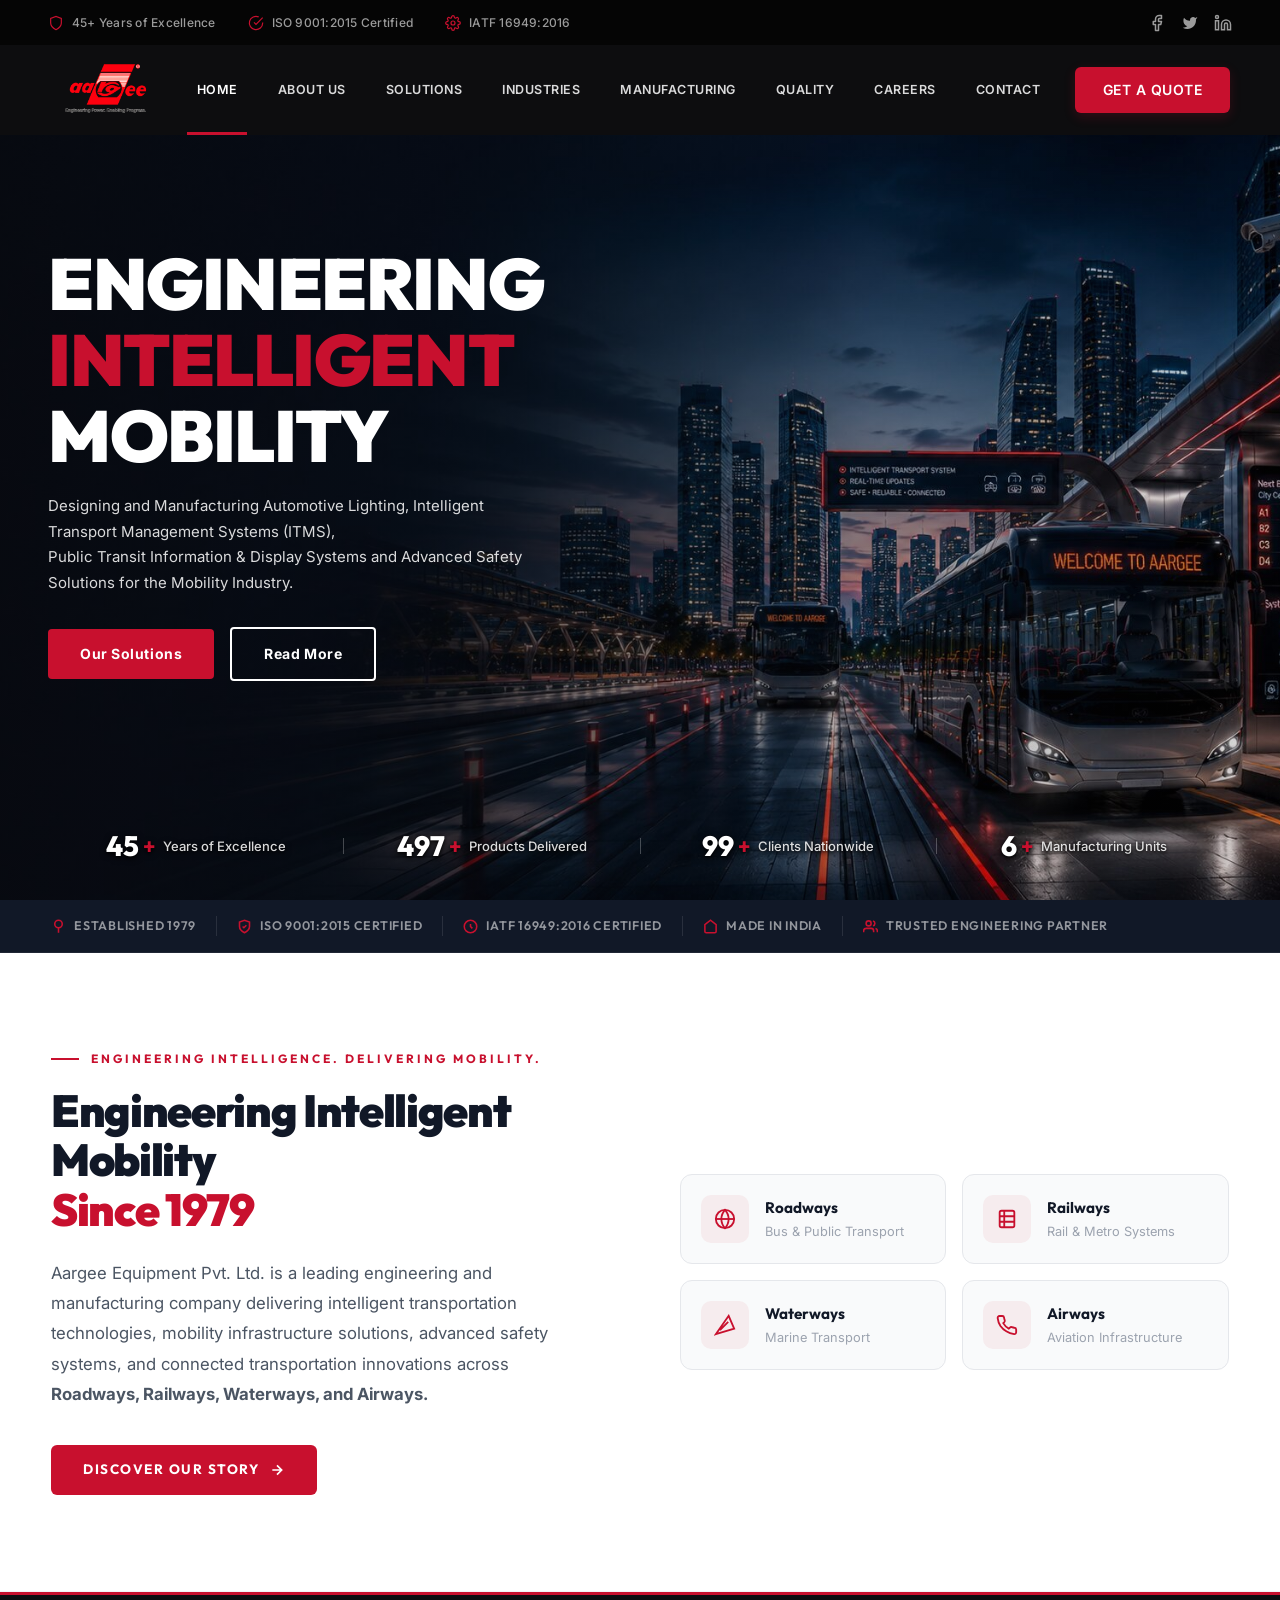
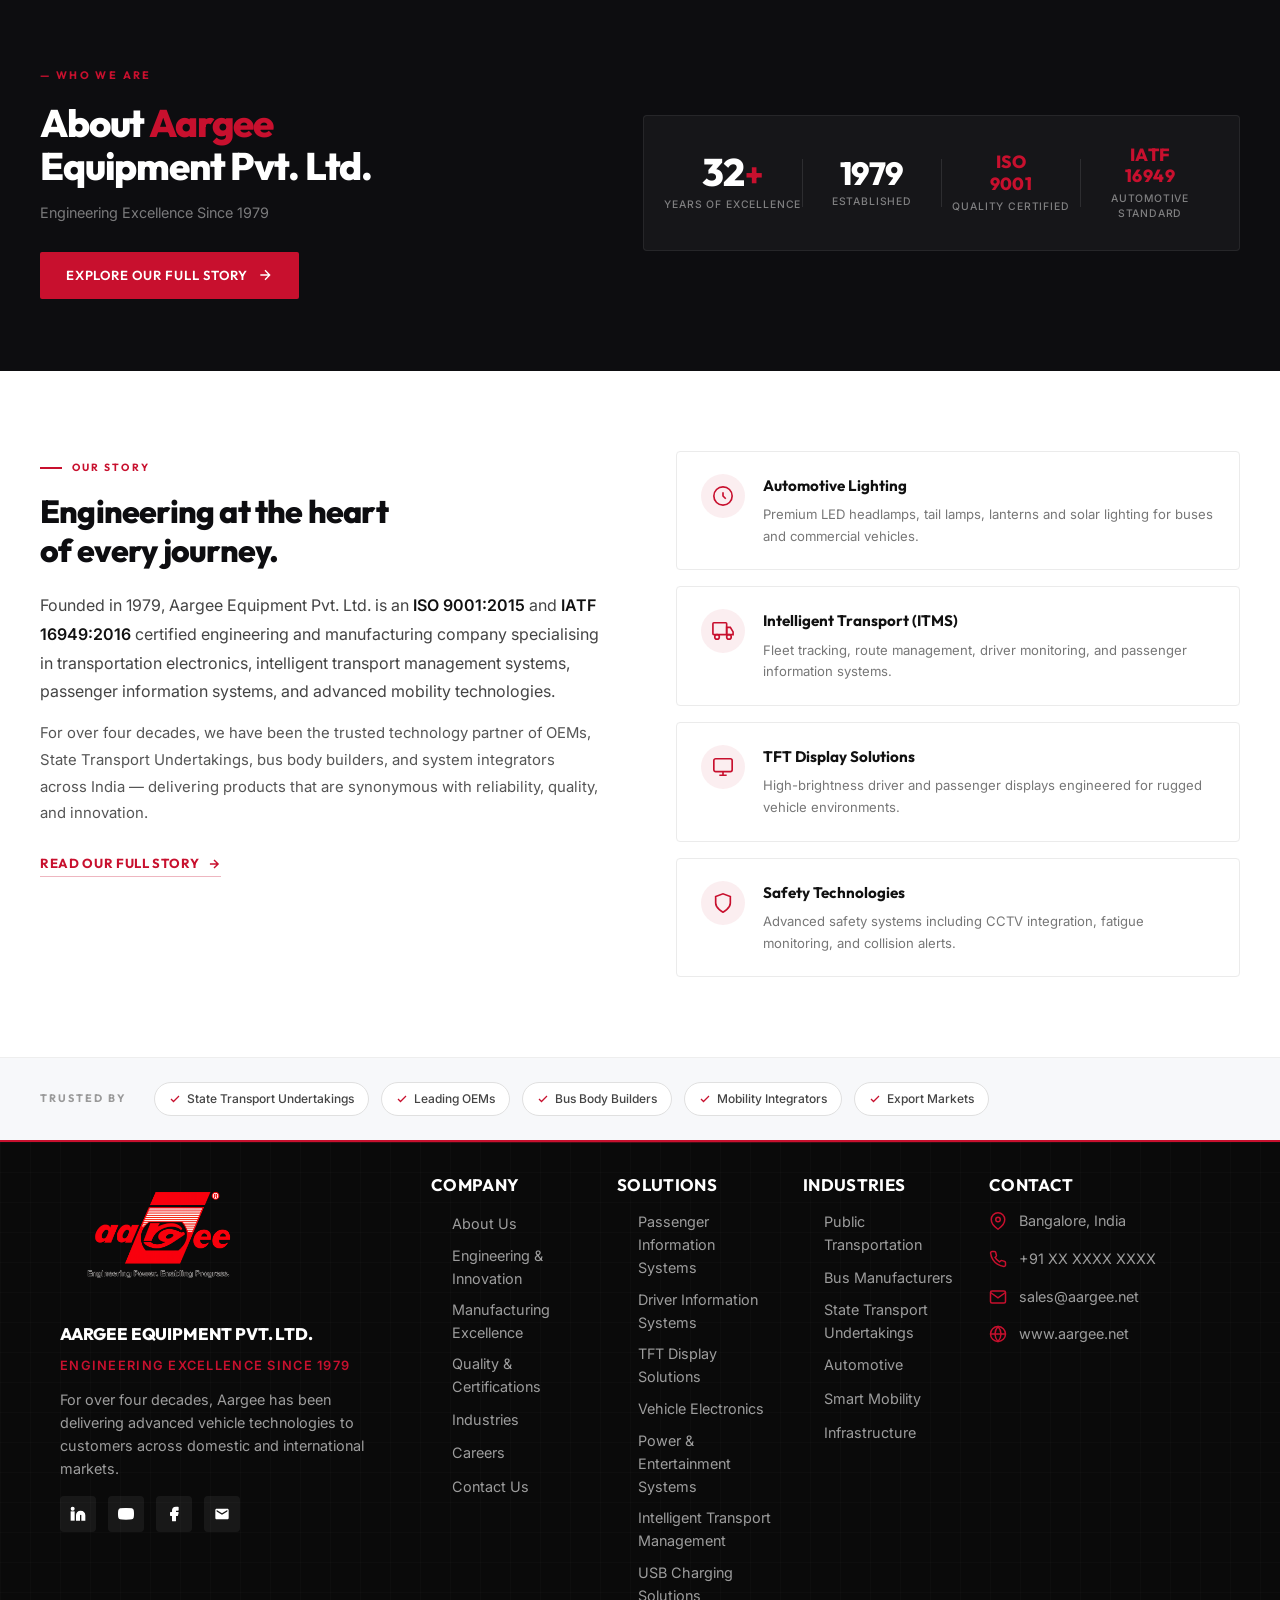
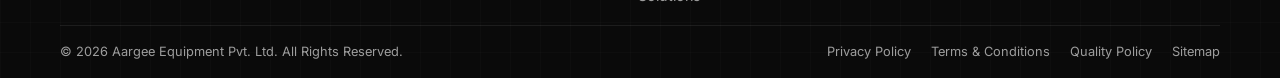
==== commit 688dfb07: "feat: Home + About page enterprise refinement - trust strip, positioning, 10-section about story, ma" ====
--- a/index.html
+++ b/index.html
@@ -150,6 +150,82 @@
             </div>
         </div>
     </section>
+
+    <!-- ======================================================
+         TRUST STRIP
+         ====================================================== -->
+    <div class="hp-trust-strip" id="trust-strip">
+        <div class="hp-trust-inner">
+            <div class="hp-trust-item">
+                <svg width="15" height="15" viewBox="0 0 24 24" fill="none" stroke="currentColor" stroke-width="2.5"><circle cx="12" cy="8" r="6"/><path d="M12 14v8"/></svg>
+                Established 1979
+            </div>
+            <div class="hp-trust-sep"></div>
+            <div class="hp-trust-item">
+                <svg width="15" height="15" viewBox="0 0 24 24" fill="none" stroke="currentColor" stroke-width="2.5"><path d="M12 22s8-4 8-10V5l-8-3-8 3v7c0 6 8 10 8 10z"/><polyline points="9 12 11 14 15 10"/></svg>
+                ISO 9001:2015 Certified
+            </div>
+            <div class="hp-trust-sep"></div>
+            <div class="hp-trust-item">
+                <svg width="15" height="15" viewBox="0 0 24 24" fill="none" stroke="currentColor" stroke-width="2.5"><circle cx="12" cy="12" r="10"/><path d="M12 8v4l3 3"/></svg>
+                IATF 16949:2016 Certified
+            </div>
+            <div class="hp-trust-sep"></div>
+            <div class="hp-trust-item">
+                <svg width="15" height="15" viewBox="0 0 24 24" fill="none" stroke="currentColor" stroke-width="2.5"><path d="M3 9l9-7 9 7v11a2 2 0 0 1-2 2H5a2 2 0 0 1-2-2z"/></svg>
+                Made in India
+            </div>
+            <div class="hp-trust-sep"></div>
+            <div class="hp-trust-item">
+                <svg width="15" height="15" viewBox="0 0 24 24" fill="none" stroke="currentColor" stroke-width="2.5"><path d="M17 21v-2a4 4 0 0 0-4-4H5a4 4 0 0 0-4 4v2"/><circle cx="9" cy="7" r="4"/><path d="M23 21v-2a4 4 0 0 0-3-3.87"/><path d="M16 3.13a4 4 0 0 1 0 7.75"/></svg>
+                Trusted Engineering Partner
+            </div>
+        </div>
+    </div>
+
+    <!-- ======================================================
+         COMPANY POSITIONING STATEMENT
+         ====================================================== -->
+    <section class="hp-positioning" id="company-positioning">
+        <div class="hp-pos-inner">
+            <div class="hp-pos-text">
+                <div class="hp-pos-lbl">Engineering Intelligence. Delivering Mobility.</div>
+                <h2 class="hp-pos-h2">Engineering Intelligent Mobility<br><span class="hp-red">Since 1979</span></h2>
+                <p class="hp-pos-body">Aargee Equipment Pvt. Ltd. is a leading engineering and manufacturing company delivering intelligent transportation technologies, mobility infrastructure solutions, advanced safety systems, and connected transportation innovations across <strong>Roadways, Railways, Waterways, and Airways.</strong></p>
+                <a href="about.html" class="hp-pos-cta" id="btn-learn-more">
+                    Discover Our Story
+                    <svg width="16" height="16" viewBox="0 0 24 24" fill="none" stroke="currentColor" stroke-width="2.5"><path d="M5 12h14M12 5l7 7-7 7"/></svg>
+                </a>
+            </div>
+            <div class="hp-pos-pillars">
+                <div class="hp-pillar" id="hpil-1">
+                    <div class="hp-pillar-icon">
+                        <svg width="22" height="22" viewBox="0 0 24 24" fill="none" stroke="currentColor" stroke-width="2"><circle cx="12" cy="12" r="10"/><path d="M12 2a15.3 15.3 0 0 1 4 10 15.3 15.3 0 0 1-4 10 15.3 15.3 0 0 1-4-10 15.3 15.3 0 0 1 4-10z"/><line x1="2" y1="12" x2="22" y2="12"/></svg>
+                    </div>
+                    <div><h4>Roadways</h4><p>Bus &amp; Public Transport</p></div>
+                </div>
+                <div class="hp-pillar" id="hpil-2">
+                    <div class="hp-pillar-icon">
+                        <svg width="22" height="22" viewBox="0 0 24 24" fill="none" stroke="currentColor" stroke-width="2"><rect x="4" y="3" width="16" height="18" rx="2"/><path d="M9 3v18M4 9h16M4 15h16"/></svg>
+                    </div>
+                    <div><h4>Railways</h4><p>Rail &amp; Metro Systems</p></div>
+                </div>
+                <div class="hp-pillar" id="hpil-3">
+                    <div class="hp-pillar-icon">
+                        <svg width="22" height="22" viewBox="0 0 24 24" fill="none" stroke="currentColor" stroke-width="2"><path d="M2 22l20-6-6-14L2 22zM15.5 8.5l-9 9"/></svg>
+                    </div>
+                    <div><h4>Waterways</h4><p>Marine Transport</p></div>
+                </div>
+                <div class="hp-pillar" id="hpil-4">
+                    <div class="hp-pillar-icon">
+                        <svg width="22" height="22" viewBox="0 0 24 24" fill="none" stroke="currentColor" stroke-width="2"><path d="M22 16.92v3a2 2 0 0 1-2.18 2 19.79 19.79 0 0 1-8.63-3.07A19.5 19.5 0 0 1 4.9 13.12a19.79 19.79 0 0 1-3.07-8.67A2 2 0 0 1 3.8 2.2h3a2 2 0 0 1 2 1.72c.127.96.361 1.903.7 2.81a2 2 0 0 1-.45 2.11L7.91 9.91a16 16 0 0 0 6.06 6.06l1.21-1.21a2 2 0 0 1 2.11-.45c.907.339 1.85.573 2.81.7A2 2 0 0 1 22 16.92z"/></svg>
+                    </div>
+                    <div><h4>Airways</h4><p>Aviation Infrastructure</p></div>
+                </div>
+            </div>
+        </div>
+    </section>
+
     <!-- ======================================================
          ABOUT AARGEE — HOMEPAGE PREVIEW SECTION
          ====================================================== -->
--- a/index.css
+++ b/index.css
@@ -1812,4 +1812,730 @@
     background: #a00d25 !important;
     transform: translateY(-2px);
     box-shadow: 0 6px 16px rgba(200, 16, 46, 0.3);
-}+}
+/* =========================================================
+   HOME PAGE – TRUST STRIP
+========================================================= */
+.hp-trust-strip {
+    background: #111827;
+    border-bottom: 1px solid rgba(255,255,255,0.06);
+    position: relative;
+    z-index: 10;
+}
+.hp-trust-inner {
+    max-width: 1400px;
+    margin: 0 auto;
+    padding: 0 clamp(20px, 4vw, 60px);
+    height: 52px;
+    display: flex;
+    align-items: center;
+    gap: 0;
+    overflow-x: auto;
+}
+.hp-trust-item {
+    display: flex;
+    align-items: center;
+    gap: 8px;
+    font-family: 'Outfit', sans-serif;
+    font-size: 0.78rem;
+    font-weight: 600;
+    letter-spacing: 0.06em;
+    color: rgba(255,255,255,0.55);
+    text-transform: uppercase;
+    white-space: nowrap;
+    padding: 0 20px;
+    flex-shrink: 0;
+    transition: color 0.3s;
+}
+.hp-trust-item:first-child { padding-left: 0; }
+.hp-trust-item svg { color: #C8102E; flex-shrink: 0; }
+.hp-trust-item:hover { color: rgba(255,255,255,0.9); }
+.hp-trust-sep {
+    width: 1px;
+    height: 20px;
+    background: rgba(255,255,255,0.1);
+    flex-shrink: 0;
+}
+
+/* =========================================================
+   HOME PAGE – POSITIONING SECTION
+========================================================= */
+.hp-positioning {
+    background: #fff;
+    padding: 96px 0;
+    border-bottom: 1px solid #f3f4f6;
+}
+.hp-pos-inner {
+    max-width: 1400px;
+    margin: 0 auto;
+    padding: 0 clamp(20px, 4vw, 60px);
+    display: grid;
+    grid-template-columns: 1fr 1fr;
+    gap: 80px;
+    align-items: center;
+}
+.hp-pos-lbl {
+    font-family: 'Outfit', sans-serif;
+    font-size: 0.75rem;
+    font-weight: 700;
+    letter-spacing: 3px;
+    text-transform: uppercase;
+    color: #C8102E;
+    margin-bottom: 18px;
+    display: flex;
+    align-items: center;
+    gap: 12px;
+}
+.hp-pos-lbl::before {
+    content: '';
+    width: 28px;
+    height: 2px;
+    background: #C8102E;
+    flex-shrink: 0;
+}
+.hp-pos-h2 {
+    font-family: 'Outfit', sans-serif;
+    font-size: clamp(2rem, 3.5vw, 3rem);
+    font-weight: 900;
+    color: #111827;
+    line-height: 1.1;
+    letter-spacing: -0.03em;
+    margin-bottom: 24px;
+}
+.hp-red { color: #C8102E; }
+.hp-pos-body {
+    font-size: 1.05rem;
+    color: #4B5563;
+    line-height: 1.8;
+    margin-bottom: 36px;
+}
+.hp-pos-cta {
+    display: inline-flex;
+    align-items: center;
+    gap: 10px;
+    background: #C8102E;
+    color: #fff;
+    padding: 14px 32px;
+    border-radius: 6px;
+    font-family: 'Outfit', sans-serif;
+    font-size: 0.85rem;
+    font-weight: 700;
+    letter-spacing: 1.5px;
+    text-transform: uppercase;
+    text-decoration: none;
+    transition: all 0.3s;
+}
+.hp-pos-cta:hover {
+    background: #a00d24;
+    transform: translateY(-2px);
+    box-shadow: 0 8px 24px rgba(200,16,46,0.3);
+}
+.hp-pos-pillars {
+    display: grid;
+    grid-template-columns: 1fr 1fr;
+    gap: 16px;
+}
+.hp-pillar {
+    display: flex;
+    align-items: center;
+    gap: 16px;
+    background: #f9fafb;
+    border: 1px solid #e5e7eb;
+    border-radius: 12px;
+    padding: 20px;
+    transition: all 0.3s;
+    cursor: default;
+}
+.hp-pillar:hover {
+    border-color: #C8102E;
+    background: #fff;
+    box-shadow: 0 8px 24px rgba(200,16,46,0.06);
+    transform: translateY(-3px);
+}
+.hp-pillar-icon {
+    width: 48px;
+    height: 48px;
+    background: rgba(200,16,46,0.06);
+    border-radius: 10px;
+    display: flex;
+    align-items: center;
+    justify-content: center;
+    color: #C8102E;
+    flex-shrink: 0;
+    transition: all 0.3s;
+}
+.hp-pillar:hover .hp-pillar-icon { background: #C8102E; color: #fff; }
+.hp-pillar h4 {
+    font-family: 'Outfit', sans-serif;
+    font-size: 0.95rem;
+    font-weight: 700;
+    color: #111827;
+    margin-bottom: 2px;
+}
+.hp-pillar p {
+    font-size: 0.8rem;
+    color: #9CA3AF;
+}
+@media(max-width:900px) {
+    .hp-pos-inner { grid-template-columns: 1fr; gap: 48px; }
+}
+@media(max-width:600px) {
+    .hp-pos-pillars { grid-template-columns: 1fr; }
+}
+
+/* =========================================================
+   ABOUT PAGE – NEW COMPONENTS
+========================================================= */
+body.about-page, .abt-heritage, .abt-mvv, .abt-certs, .abt-capabilities {
+    color: #111827;
+}
+
+/* Containers */
+.container { max-width: 1400px; margin: 0 auto; padding: 0 clamp(20px, 4vw, 60px); }
+.section-padding { padding: 100px 0; }
+
+/* Label */
+.abt-lbl {
+    display: inline-flex;
+    align-items: center;
+    gap: 12px;
+    font-family: 'Outfit', sans-serif;
+    font-size: 0.75rem;
+    font-weight: 700;
+    letter-spacing: 3px;
+    text-transform: uppercase;
+    color: #C8102E;
+    margin-bottom: 16px;
+}
+.abt-lbl::before {
+    content: '';
+    width: 28px;
+    height: 2px;
+    background: #C8102E;
+    flex-shrink: 0;
+}
+
+/* Headings */
+.abt-h2 {
+    font-family: 'Outfit', sans-serif;
+    font-size: clamp(2rem, 4vw, 3rem);
+    font-weight: 900;
+    color: #111827;
+    line-height: 1.1;
+    letter-spacing: -0.03em;
+    margin-bottom: 24px;
+}
+
+/* Paragraphs */
+.abt-para { font-size: 1rem; color: #4B5563; line-height: 1.8; margin-bottom: 18px; }
+.abt-lead { font-size: 1.12rem; color: #374151; font-weight: 500; }
+
+.red-accent-divider {
+    width: 52px;
+    height: 3px;
+    background: #C8102E;
+    border-radius: 2px;
+    margin-bottom: 28px;
+}
+
+/* Fade animations */
+.fade-up {
+    opacity: 0;
+    transform: translateY(40px);
+    transition: opacity 0.8s cubic-bezier(0.16,1,0.3,1), transform 0.8s cubic-bezier(0.16,1,0.3,1);
+}
+.fade-up.visible { opacity: 1; transform: none; }
+.d1 { transition-delay: 0.1s; }
+.d2 { transition-delay: 0.2s; }
+.d3 { transition-delay: 0.3s; }
+.d4 { transition-delay: 0.4s; }
+.d5 { transition-delay: 0.5s; }
+.d6 { transition-delay: 0.6s; }
+
+/* ── S1: Story Grid ── */
+.abt-story-grid {
+    display: grid;
+    grid-template-columns: 1fr 1fr;
+    gap: 80px;
+    align-items: center;
+}
+.abt-img-frame {
+    border-radius: 16px;
+    overflow: hidden;
+    height: 480px;
+    position: relative;
+    background: linear-gradient(135deg, #1a1a2e, #0f3460);
+}
+.abt-img-overlay {
+    position: absolute;
+    inset: 0;
+    background: linear-gradient(to top, rgba(0,0,0,0.6) 0%, transparent 60%);
+    display: flex;
+    align-items: flex-end;
+    padding: 28px;
+}
+.abt-img-badge {
+    background: #C8102E;
+    border-radius: 8px;
+    padding: 12px 20px;
+    display: flex;
+    flex-direction: column;
+}
+.abt-img-year {
+    font-family: 'Outfit', sans-serif;
+    font-size: 2rem;
+    font-weight: 900;
+    color: #fff;
+    line-height: 1;
+}
+.abt-img-caption {
+    font-family: 'Outfit', sans-serif;
+    font-size: 0.75rem;
+    font-weight: 600;
+    letter-spacing: 2px;
+    color: rgba(255,255,255,0.7);
+    text-transform: uppercase;
+}
+@media(max-width:900px) { .abt-story-grid { grid-template-columns: 1fr; } }
+
+/* ── S2: Trust Cards ── */
+.abt-trust-grid {
+    display: grid;
+    grid-template-columns: repeat(3, 1fr);
+    gap: 20px;
+}
+.abt-trust-card {
+    background: #fff;
+    border: 1px solid #e5e7eb;
+    border-radius: 16px;
+    padding: 36px 28px;
+    text-align: center;
+    transition: all 0.35s;
+    position: relative;
+    overflow: hidden;
+}
+.abt-trust-card::before {
+    content: '';
+    position: absolute;
+    top: 0;
+    left: 0;
+    right: 0;
+    height: 3px;
+    background: #C8102E;
+    transform: scaleX(0);
+    transition: transform 0.4s;
+}
+.abt-trust-card:hover::before { transform: scaleX(1); }
+.abt-trust-card:hover {
+    transform: translateY(-6px);
+    box-shadow: 0 16px 40px rgba(200,16,46,0.08);
+    border-color: rgba(200,16,46,0.2);
+}
+.abt-trust-icon {
+    width: 64px;
+    height: 64px;
+    background: rgba(200,16,46,0.06);
+    border-radius: 14px;
+    display: flex;
+    align-items: center;
+    justify-content: center;
+    color: #C8102E;
+    margin: 0 auto 20px;
+    transition: all 0.35s;
+}
+.abt-trust-card:hover .abt-trust-icon { background: #C8102E; color: #fff; }
+.abt-trust-value {
+    font-family: 'Outfit', sans-serif;
+    font-size: 2.4rem;
+    font-weight: 900;
+    color: #C8102E;
+    line-height: 1;
+    margin-bottom: 10px;
+    display: flex;
+    justify-content: center;
+    align-items: baseline;
+    gap: 2px;
+}
+.abt-trust-label {
+    font-family: 'Outfit', sans-serif;
+    font-size: 1rem;
+    font-weight: 700;
+    color: #111827;
+    margin-bottom: 4px;
+}
+.abt-trust-sub { font-size: 0.82rem; color: #9CA3AF; }
+@media(max-width:900px) { .abt-trust-grid { grid-template-columns: repeat(2,1fr); } }
+@media(max-width:600px) { .abt-trust-grid { grid-template-columns: 1fr; } }
+
+/* ── S3: Vision Mission ── */
+.abt-vm-grid { display: grid; grid-template-columns: 1fr 1fr; gap: 24px; }
+.abt-vm-card {
+    background: #f9fafb;
+    border: 1px solid #e5e7eb;
+    border-radius: 20px;
+    padding: 52px 44px;
+    transition: all 0.4s;
+}
+.abt-vm-card:hover { transform: translateY(-4px); box-shadow: 0 20px 60px rgba(0,0,0,0.08); }
+.abt-vm-icon {
+    width: 72px;
+    height: 72px;
+    background: rgba(200,16,46,0.06);
+    border-radius: 16px;
+    display: flex;
+    align-items: center;
+    justify-content: center;
+    color: #C8102E;
+    margin-bottom: 24px;
+}
+.abt-vm-tag {
+    display: inline-block;
+    border: 1px solid rgba(200,16,46,0.3);
+    color: #C8102E;
+    padding: 4px 16px;
+    border-radius: 20px;
+    font-family: 'Outfit', sans-serif;
+    font-size: 0.75rem;
+    font-weight: 700;
+    letter-spacing: 1.5px;
+    text-transform: uppercase;
+    margin-bottom: 16px;
+}
+.abt-vm-title {
+    font-family: 'Outfit', sans-serif;
+    font-size: 1.5rem;
+    font-weight: 800;
+    color: #111827;
+    margin-bottom: 16px;
+    line-height: 1.2;
+}
+.abt-vm-body { font-size: 1rem; color: #4B5563; line-height: 1.8; }
+@media(max-width:768px) { .abt-vm-grid { grid-template-columns: 1fr; } }
+
+/* ── S4: Capability Cards ── */
+.abt-cap-grid { display: grid; grid-template-columns: repeat(3, 1fr); gap: 20px; }
+.abt-cap-card {
+    background: #fff;
+    border: 1px solid #e5e7eb;
+    border-radius: 14px;
+    padding: 32px 28px;
+    transition: all 0.35s;
+}
+.abt-cap-card:hover {
+    border-color: #C8102E;
+    transform: translateY(-5px);
+    box-shadow: 0 14px 36px rgba(200,16,46,0.07);
+}
+.abt-cap-icon {
+    width: 56px;
+    height: 56px;
+    background: rgba(200,16,46,0.06);
+    border-radius: 12px;
+    display: flex;
+    align-items: center;
+    justify-content: center;
+    color: #C8102E;
+    margin-bottom: 20px;
+    transition: all 0.35s;
+}
+.abt-cap-card:hover .abt-cap-icon { background: #C8102E; color: #fff; }
+.abt-cap-card h3 {
+    font-family: 'Outfit', sans-serif;
+    font-size: 1rem;
+    font-weight: 700;
+    color: #111827;
+    margin-bottom: 10px;
+    line-height: 1.3;
+}
+.abt-cap-card p { font-size: 0.9rem; color: #6B7280; line-height: 1.6; }
+@media(max-width:900px) { .abt-cap-grid { grid-template-columns: repeat(2,1fr); } }
+@media(max-width:600px) { .abt-cap-grid { grid-template-columns: 1fr; } }
+
+/* ── S5: Manufacturing Stats ── */
+.abt-mfg-grid { display: grid; grid-template-columns: repeat(3, 1fr); gap: 2px; background: rgba(255,255,255,0.04); border-radius: 16px; overflow: hidden; }
+.abt-mfg-stat {
+    padding: 48px 28px;
+    text-align: center;
+    background: rgba(255,255,255,0.02);
+    transition: background 0.4s;
+}
+.abt-mfg-stat:hover { background: rgba(200,16,46,0.08); }
+.abt-mfg-value {
+    font-family: 'Outfit', sans-serif;
+    font-size: 2.6rem;
+    font-weight: 900;
+    color: #C8102E;
+    line-height: 1;
+    margin-bottom: 12px;
+}
+.abt-mfg-label { font-family: 'Outfit', sans-serif; font-size: 0.9rem; font-weight: 600; color: rgba(255,255,255,0.65); }
+@media(max-width:900px) { .abt-mfg-grid { grid-template-columns: repeat(2,1fr); } }
+@media(max-width:600px) { .abt-mfg-grid { grid-template-columns: 1fr; } }
+
+/* ── S6: Transport Modes ── */
+.abt-mode-grid { display: grid; grid-template-columns: repeat(4, 1fr); gap: 20px; }
+.abt-mode-card {
+    background: #fff;
+    border: 1px solid #e5e7eb;
+    border-radius: 16px;
+    padding: 36px 24px;
+    text-align: center;
+    transition: all 0.4s;
+    position: relative;
+    overflow: hidden;
+}
+.abt-mode-card::after {
+    content: '';
+    position: absolute;
+    inset: 0;
+    background: linear-gradient(to bottom, transparent 60%, rgba(200,16,46,0.04) 100%);
+    opacity: 0;
+    transition: opacity 0.4s;
+}
+.abt-mode-card:hover { transform: translateY(-8px); box-shadow: 0 20px 48px rgba(200,16,46,0.1); border-color: rgba(200,16,46,0.2); }
+.abt-mode-card:hover::after { opacity: 1; }
+.abt-mode-emoji { font-size: 3rem; margin-bottom: 20px; line-height: 1; }
+.abt-mode-title { font-family: 'Outfit', sans-serif; font-size: 1.2rem; font-weight: 800; color: #111827; margin-bottom: 12px; }
+.abt-mode-desc { font-size: 0.88rem; color: #6B7280; line-height: 1.65; margin-bottom: 20px; }
+.abt-mode-tag {
+    display: inline-block;
+    background: rgba(200,16,46,0.06);
+    color: #C8102E;
+    padding: 4px 14px;
+    border-radius: 20px;
+    font-family: 'Outfit', sans-serif;
+    font-size: 0.72rem;
+    font-weight: 700;
+    letter-spacing: 1px;
+}
+@media(max-width:1000px) { .abt-mode-grid { grid-template-columns: repeat(2,1fr); } }
+@media(max-width:600px) { .abt-mode-grid { grid-template-columns: 1fr; } }
+
+/* ── S7: Timeline ── */
+.abt-timeline { max-width: 900px; margin: 0 auto; position: relative; }
+.abt-timeline::before {
+    content: '';
+    position: absolute;
+    left: 50%;
+    top: 0;
+    bottom: 0;
+    width: 2px;
+    background: linear-gradient(to bottom, #C8102E, rgba(200,16,46,0.1));
+    transform: translateX(-50%);
+}
+.abt-tl-item {
+    display: grid;
+    grid-template-columns: 1fr 48px 1fr;
+    gap: 20px;
+    align-items: center;
+    margin-bottom: 40px;
+}
+.abt-tl-item:nth-child(even) { direction: rtl; }
+.abt-tl-item:nth-child(even) > * { direction: ltr; }
+.abt-tl-dot {
+    width: 18px;
+    height: 18px;
+    background: #C8102E;
+    border-radius: 50%;
+    margin: 0 auto;
+    position: relative;
+    z-index: 2;
+    box-shadow: 0 0 0 4px rgba(200,16,46,0.15);
+    flex-shrink: 0;
+}
+.abt-tl-dot-active {
+    width: 24px;
+    height: 24px;
+    box-shadow: 0 0 0 6px rgba(200,16,46,0.2), 0 0 20px rgba(200,16,46,0.4);
+    animation: pulse-tl 2s ease-in-out infinite;
+}
+@keyframes pulse-tl { 0%,100%{box-shadow:0 0 0 6px rgba(200,16,46,0.2),0 0 20px rgba(200,16,46,0.4)} 50%{box-shadow:0 0 0 12px rgba(200,16,46,0.05),0 0 30px rgba(200,16,46,0.2)} }
+.abt-tl-year {
+    font-family: 'Outfit', sans-serif;
+    font-size: 0.8rem;
+    font-weight: 800;
+    letter-spacing: 2px;
+    color: #C8102E;
+    text-transform: uppercase;
+    text-align: center;
+}
+.abt-tl-card {
+    background: #fff;
+    border: 1px solid #e5e7eb;
+    border-radius: 12px;
+    padding: 24px 28px;
+    transition: all 0.35s;
+}
+.abt-tl-card:hover { box-shadow: 0 8px 24px rgba(200,16,46,0.07); border-color: rgba(200,16,46,0.2); transform: scale(1.02); }
+.abt-tl-card h3 { font-family: 'Outfit', sans-serif; font-size: 1rem; font-weight: 700; color: #111827; margin-bottom: 8px; }
+.abt-tl-card p { font-size: 0.88rem; color: #6B7280; line-height: 1.6; }
+@media(max-width:700px) {
+    .abt-timeline::before { left: 20px; }
+    .abt-tl-item { grid-template-columns: 40px 1fr; direction: ltr !important; }
+    .abt-tl-year { display: none; }
+    .abt-tl-dot { margin: 0; }
+}
+
+/* ── S8: Strengths ── */
+.abt-strength-grid { display: grid; grid-template-columns: repeat(2, 1fr); gap: 24px; }
+.abt-strength-card {
+    background: #f9fafb;
+    border: 1px solid #e5e7eb;
+    border-radius: 16px;
+    padding: 40px 36px;
+    position: relative;
+    overflow: hidden;
+    transition: all 0.4s;
+}
+.abt-strength-card:hover { transform: translateY(-4px); box-shadow: 0 16px 40px rgba(200,16,46,0.07); border-color: rgba(200,16,46,0.2); background: #fff; }
+.abt-strength-num {
+    font-family: 'Outfit', sans-serif;
+    font-size: 4rem;
+    font-weight: 900;
+    color: rgba(200,16,46,0.06);
+    position: absolute;
+    top: 16px;
+    right: 28px;
+    line-height: 1;
+    transition: color 0.4s;
+}
+.abt-strength-card:hover .abt-strength-num { color: rgba(200,16,46,0.12); }
+.abt-strength-icon {
+    width: 56px;
+    height: 56px;
+    background: rgba(200,16,46,0.06);
+    border-radius: 12px;
+    display: flex;
+    align-items: center;
+    justify-content: center;
+    color: #C8102E;
+    margin-bottom: 20px;
+    transition: all 0.35s;
+}
+.abt-strength-card:hover .abt-strength-icon { background: #C8102E; color: #fff; }
+.abt-strength-card h3 { font-family: 'Outfit', sans-serif; font-size: 1.15rem; font-weight: 800; color: #111827; margin-bottom: 12px; }
+.abt-strength-card p { font-size: 0.92rem; color: #4B5563; line-height: 1.7; }
+@media(max-width:700px) { .abt-strength-grid { grid-template-columns: 1fr; } }
+
+/* ── S9: Client Marquee ── */
+.abt-client-group { margin-bottom: 48px; }
+.abt-client-group-label {
+    font-family: 'Outfit', sans-serif;
+    font-size: 0.72rem;
+    font-weight: 700;
+    letter-spacing: 2px;
+    text-transform: uppercase;
+    color: #9CA3AF;
+    margin-bottom: 16px;
+}
+.abt-logo-marquee-wrap { overflow: hidden; position: relative; }
+.abt-logo-marquee-wrap::before,
+.abt-logo-marquee-wrap::after {
+    content: '';
+    position: absolute;
+    top: 0;
+    bottom: 0;
+    width: 80px;
+    z-index: 2;
+    pointer-events: none;
+}
+.abt-logo-marquee-wrap::before { left: 0; background: linear-gradient(to right, #f9fafb, transparent); }
+.abt-logo-marquee-wrap::after  { right: 0; background: linear-gradient(to left, #f9fafb, transparent); }
+.abt-logo-marquee { display: flex; width: max-content; }
+.abt-logo-track {
+    display: flex;
+    gap: 12px;
+    animation: marquee 28s linear infinite;
+    padding: 4px 0;
+}
+.abt-logo-marquee-rev .abt-logo-track { animation-direction: reverse; }
+.abt-logo-marquee:hover .abt-logo-track { animation-play-state: paused; }
+@keyframes marquee { 0%{transform:translateX(0)} 100%{transform:translateX(-50%)} }
+.abt-logo-pill {
+    display: flex;
+    align-items: center;
+    justify-content: center;
+    background: #fff;
+    border: 1px solid #e5e7eb;
+    border-radius: 8px;
+    padding: 12px 24px;
+    font-family: 'Outfit', sans-serif;
+    font-size: 0.88rem;
+    font-weight: 700;
+    color: #6B7280;
+    white-space: nowrap;
+    transition: all 0.3s;
+    cursor: default;
+    letter-spacing: 0.5px;
+}
+.abt-logo-pill:hover {
+    border-color: #C8102E;
+    color: #C8102E;
+    background: #fff;
+    box-shadow: 0 4px 16px rgba(200,16,46,0.1);
+    transform: translateY(-2px);
+}
+
+/* ── S10: Why Trust Aargee ── */
+.abt-why-grid { display: grid; grid-template-columns: repeat(4, 1fr); gap: 20px; margin-bottom: 60px; }
+.abt-why-card {
+    background: #f9fafb;
+    border: 1px solid #e5e7eb;
+    border-radius: 14px;
+    padding: 32px 24px;
+    text-align: center;
+    transition: all 0.35s;
+}
+.abt-why-card:hover { transform: translateY(-5px); border-color: #C8102E; box-shadow: 0 12px 32px rgba(200,16,46,0.08); background: #fff; }
+.abt-why-icon {
+    width: 56px;
+    height: 56px;
+    background: rgba(200,16,46,0.06);
+    border-radius: 12px;
+    display: flex;
+    align-items: center;
+    justify-content: center;
+    color: #C8102E;
+    margin: 0 auto 20px;
+    transition: all 0.35s;
+}
+.abt-why-card:hover .abt-why-icon { background: #C8102E; color: #fff; }
+.abt-why-card h3 { font-family: 'Outfit', sans-serif; font-size: 1rem; font-weight: 700; color: #111827; margin-bottom: 10px; }
+.abt-why-card p { font-size: 0.88rem; color: #6B7280; line-height: 1.6; }
+@media(max-width:1000px) { .abt-why-grid { grid-template-columns: repeat(2,1fr); } }
+@media(max-width:600px) { .abt-why-grid { grid-template-columns: 1fr; } }
+
+/* Final Banner */
+.abt-final-banner {
+    background: linear-gradient(135deg, #08080a 0%, #1a0608 100%);
+    border-radius: 20px;
+    padding: 72px 60px;
+    text-align: center;
+    position: relative;
+    overflow: hidden;
+}
+.abt-final-banner::before {
+    content: '';
+    position: absolute;
+    inset: 0;
+    background: radial-gradient(ellipse at center, rgba(200,16,46,0.12) 0%, transparent 70%);
+}
+.abt-final-banner h2 {
+    font-family: 'Outfit', sans-serif;
+    font-size: clamp(1.8rem, 3.5vw, 2.8rem);
+    font-weight: 900;
+    color: #fff;
+    margin-bottom: 16px;
+    position: relative;
+    z-index: 1;
+    letter-spacing: -0.02em;
+}
+.abt-final-banner p {
+    font-size: 1.1rem;
+    color: rgba(255,255,255,0.6);
+    max-width: 600px;
+    margin: 0 auto;
+    line-height: 1.7;
+    position: relative;
+    z-index: 1;
+}
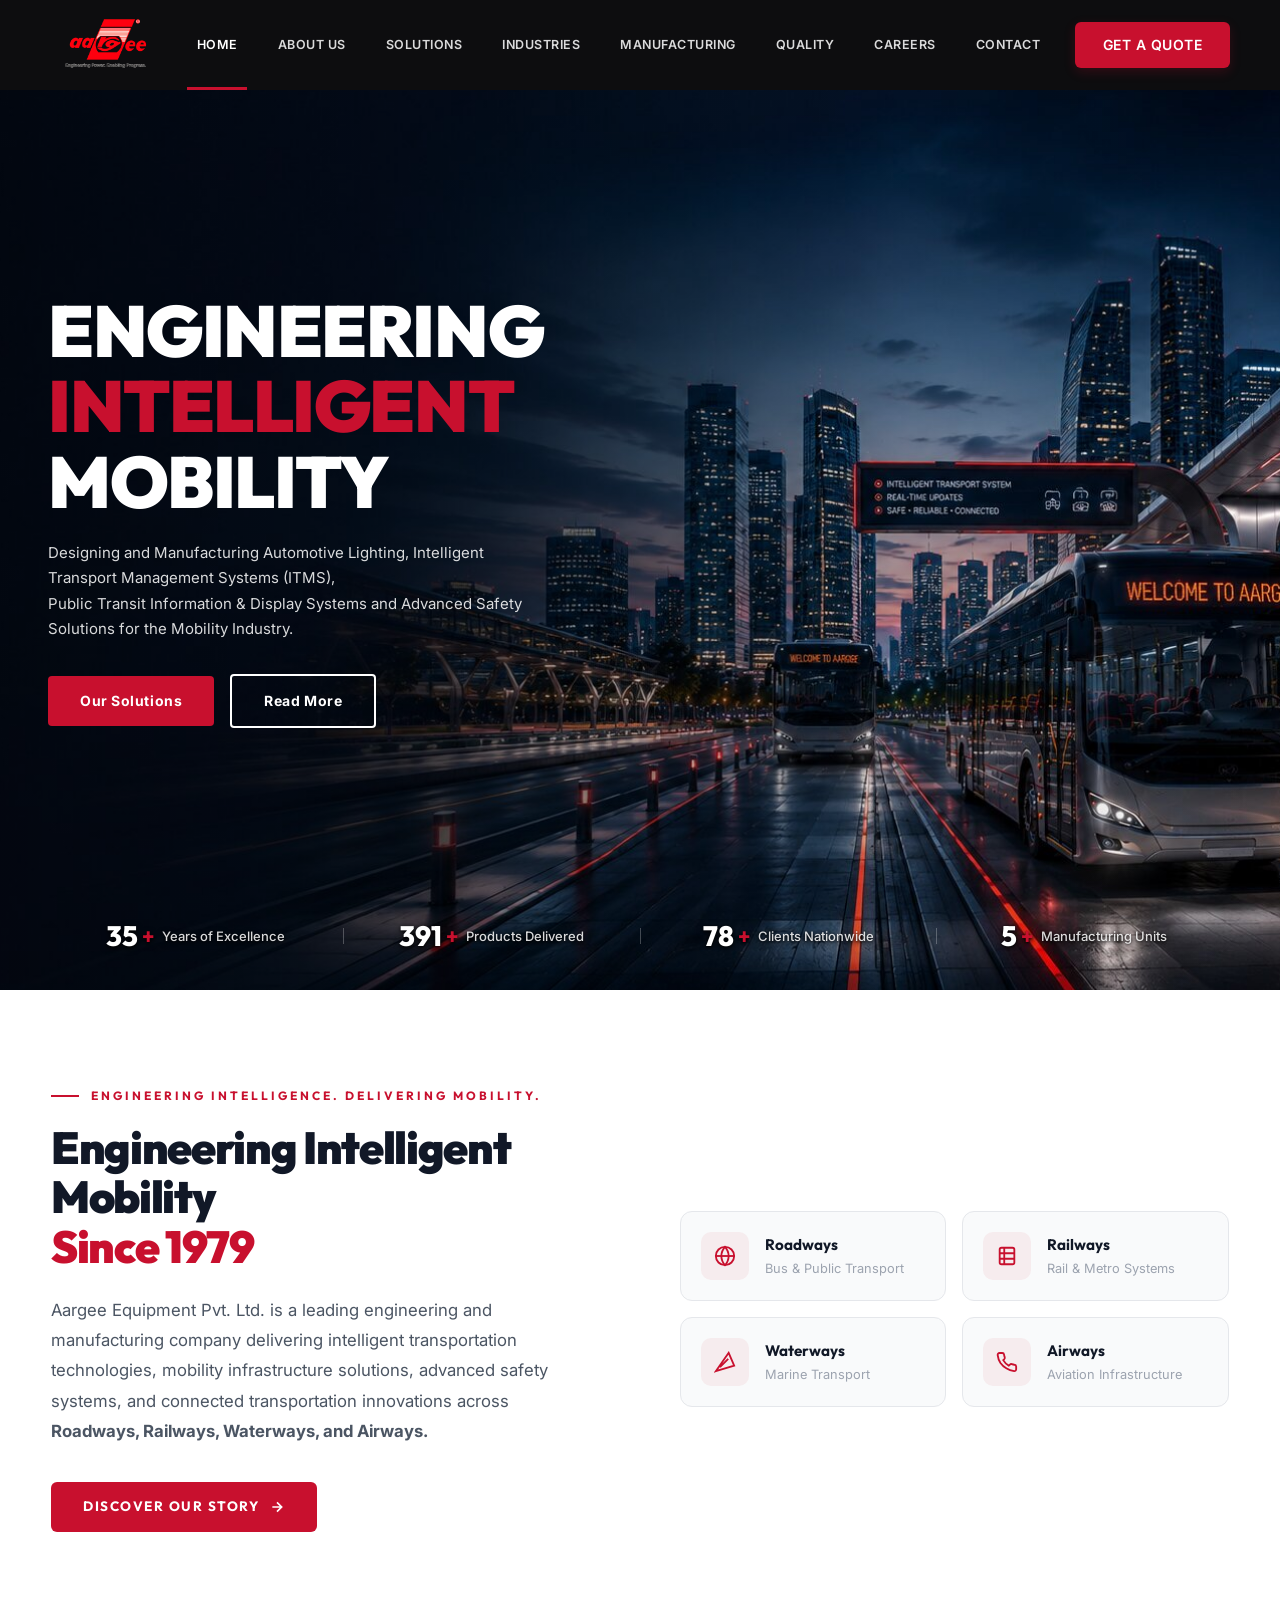
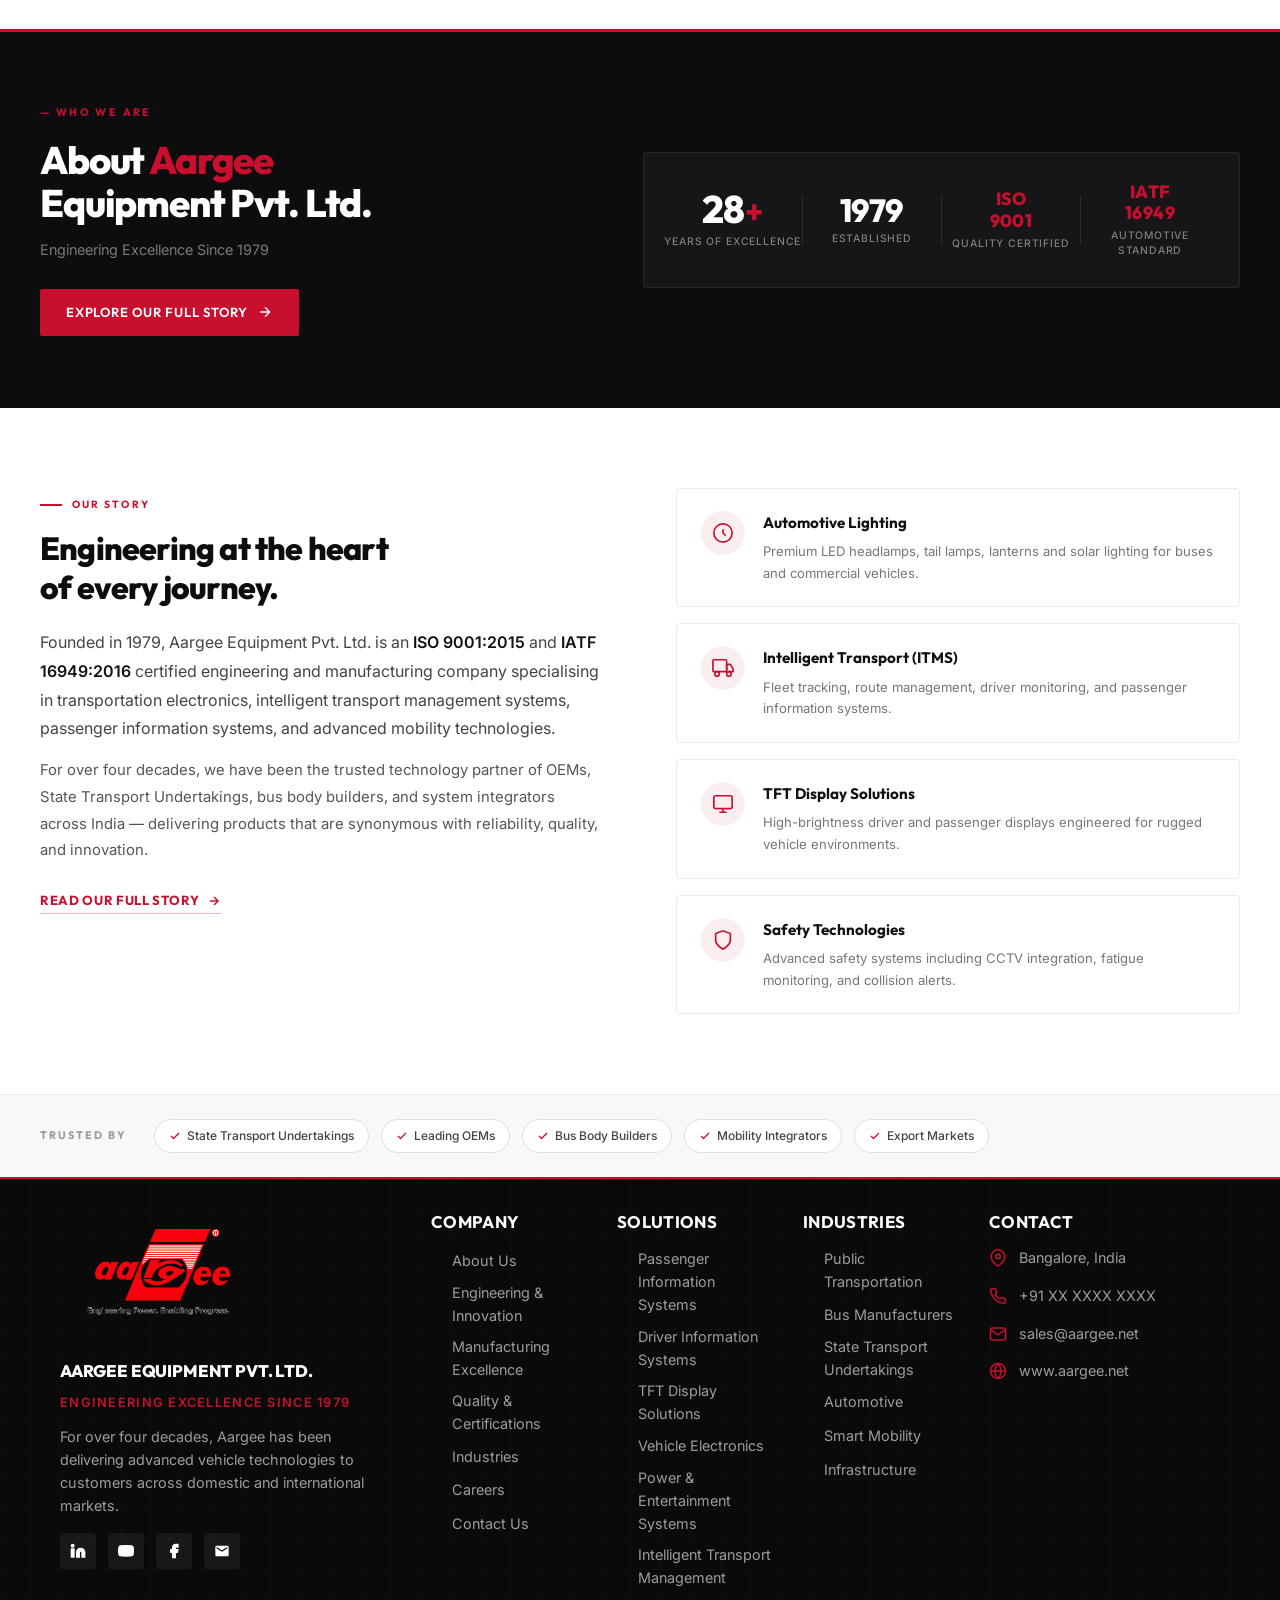
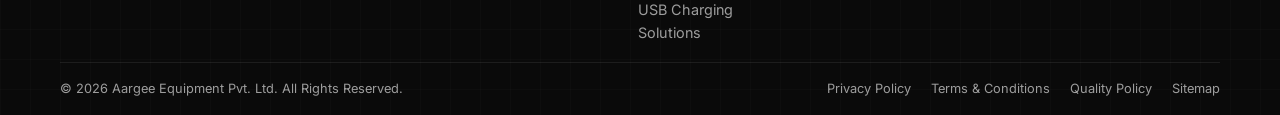
==== commit 69dc7e6a: "UI updates: hero alignments, brightness, and placeholders" ====
--- a/index.html
+++ b/index.html
@@ -18,68 +18,19 @@
 </head>
 
 <body>
-    <!-- ======== TOP INFO BAR ======== -->
-    <div class="top-bar" id="top-bar">
-        <div class="top-bar-inner">
-            <div class="top-bar-items">
-                <div class="top-bar-item">
-                    <svg fill="none" height="16" stroke="currentColor" stroke-width="1.8" viewBox="0 0 24 24"
-                        width="16">
-                        <path d="M12 22s8-4 8-10V5l-8-3-8 3v7c0 6 8 10 8 10z"></path>
-                    </svg>
-                    <span>45+ Years of Excellence</span>
-                </div>
-                <div class="top-bar-item">
-                    <svg fill="none" height="16" stroke="currentColor" stroke-width="1.8" viewBox="0 0 24 24"
-                        width="16">
-                        <path d="M22 11.08V12a10 10 0 1 1-5.93-9.14"></path>
-                        <polyline points="22 4 12 14.01 9 11.01"></polyline>
-                    </svg>
-                    <span>ISO 9001:2015 Certified</span>
-                </div>
-                <div class="top-bar-item">
-                    <svg fill="none" height="16" stroke="currentColor" stroke-width="1.8" viewBox="0 0 24 24"
-                        width="16">
-                        <circle cx="12" cy="12" r="3"></circle>
-                        <path
-                            d="M19.4 15a1.65 1.65 0 0 0 .33 1.82l.06.06a2 2 0 0 1 0 2.83 2 2 0 0 1-2.83 0l-.06-.06a1.65 1.65 0 0 0-1.82-.33 1.65 1.65 0 0 0-1 1.51V21a2 2 0 0 1-2 2 2 2 0 0 1-2-2v-.09A1.65 1.65 0 0 0 9 19.4a1.65 1.65 0 0 0-1.82.33l-.06.06a2 2 0 0 1-2.83 0 2 2 0 0 1 0-2.83l.06-.06a1.65 1.65 0 0 0 .33-1.82 1.65 1.65 0 0 0-1.51-1H3a2 2 0 0 1-2-2 2 2 0 0 1 2-2h.09A1.65 1.65 0 0 0 4.6 9a1.65 1.65 0 0 0-.33-1.82l-.06-.06a2 2 0 0 1 0-2.83 2 2 0 0 1 2.83 0l.06.06a1.65 1.65 0 0 0 1.82.33H9a1.65 1.65 0 0 0 1-1.51V3a2 2 0 0 1 2-2 2 2 0 0 1 2 2v.09a1.65 1.65 0 0 0 1 1.51 1.65 1.65 0 0 0 1.82-.33l.06-.06a2 2 0 0 1 2.83 0 2 2 0 0 1 0 2.83l-.06.06a1.65 1.65 0 0 0-.33 1.82V9a1.65 1.65 0 0 0 1.51 1H21a2 2 0 0 1 2 2 2 2 0 0 1-2 2h-.09a1.65 1.65 0 0 0-1.51 1z">
-                        </path>
-                    </svg>
-                    <span>IATF 16949:2016</span>
-                </div>
-            </div>
-            <div class="top-bar-social">
-                <a aria-label="Facebook" href="#"><svg class="premium-icon-anim" fill="none" height="18"
-                        stroke="currentColor" stroke-linecap="round" stroke-linejoin="round" stroke-width="2"
-                        viewbox="0 0 24 24" width="18">
-                        <path d="M18 2h-3a5 5 0 0 0-5 5v3H7v4h3v8h4v-8h3l1-4h-4V7a1 1 0 0 1 1-1h3z"></path>
-                    </svg></a>
-                <a aria-label="Twitter" href="#"><svg fill="currentColor" height="16" viewbox="0 0 24 24" width="16">
-                        <path
-                            d="M23 3a10.9 10.9 0 01-3.14 1.53 4.48 4.48 0 00-7.86 3v1A10.66 10.66 0 013 4s-4 9 5 13a11.64 11.64 0 01-7 2c9 5 20 0 20-11.5a4.5 4.5 0 00-.08-.83A7.72 7.72 0 0023 3z">
-                        </path>
-                    </svg></a>
-                <a aria-label="LinkedIn" href="#"><svg class="premium-icon-anim" fill="none" height="18"
-                        stroke="currentColor" stroke-width="2" viewbox="0 0 24 24" width="18">
-                        <path d="M16 8a6 6 0 0 1 6 6v7h-4v-7a2 2 0 0 0-2-2 2 2 0 0 0-2 2v7h-4v-7a6 6 0 0 1 6-6z"></path>
-                        <rect height="12" width="4" x="2" y="9"></rect>
-                        <circle cx="4" cy="4" r="2"></circle>
-                    </svg></a>
-            </div>
-        </div>
-    </div>
+
     <!-- ======== NAVIGATION ======== -->
     <nav class="navbar" id="navbar">
         <div class="nav-inner">
             <a class="nav-logo" href="#" id="nav-logo">
                 <img alt="Aargee Equipment Pvt. Ltd." class="logo-img" src="aargee-logo.png?v=3" />
-                </a>
+            </a>
             <div class="nav-menu" id="nav-menu">
                 <ul class="nav-links">
                     <li><a class="nav-link active" href="index.html" id="nav-home">HOME</a></li>
                     <li><a class="nav-link" href="about.html" id="nav-about">ABOUT US</a></li>
-                    <li><a class="nav-link" href="#" id="nav-solutions">SOLUTIONS</a></li>
-                    <li><a class="nav-link" href="#" id="nav-industries">INDUSTRIES</a></li>
+                    <li><a class="nav-link" href="solutions.html" id="nav-solutions">SOLUTIONS</a></li>
+                    <li><a class="nav-link" href="industries.html" id="nav-industries">INDUSTRIES</a></li>
                     <li><a class="nav-link" href="#" id="nav-manufacturing">MANUFACTURING</a></li>
                     <li><a class="nav-link" href="#" id="nav-quality">QUALITY</a></li>
                     <li><a class="nav-link" href="#" id="nav-careers">CAREERS</a></li>
@@ -154,34 +105,7 @@
     <!-- ======================================================
          TRUST STRIP
          ====================================================== -->
-    <div class="hp-trust-strip" id="trust-strip">
-        <div class="hp-trust-inner">
-            <div class="hp-trust-item">
-                <svg width="15" height="15" viewBox="0 0 24 24" fill="none" stroke="currentColor" stroke-width="2.5"><circle cx="12" cy="8" r="6"/><path d="M12 14v8"/></svg>
-                Established 1979
-            </div>
-            <div class="hp-trust-sep"></div>
-            <div class="hp-trust-item">
-                <svg width="15" height="15" viewBox="0 0 24 24" fill="none" stroke="currentColor" stroke-width="2.5"><path d="M12 22s8-4 8-10V5l-8-3-8 3v7c0 6 8 10 8 10z"/><polyline points="9 12 11 14 15 10"/></svg>
-                ISO 9001:2015 Certified
-            </div>
-            <div class="hp-trust-sep"></div>
-            <div class="hp-trust-item">
-                <svg width="15" height="15" viewBox="0 0 24 24" fill="none" stroke="currentColor" stroke-width="2.5"><circle cx="12" cy="12" r="10"/><path d="M12 8v4l3 3"/></svg>
-                IATF 16949:2016 Certified
-            </div>
-            <div class="hp-trust-sep"></div>
-            <div class="hp-trust-item">
-                <svg width="15" height="15" viewBox="0 0 24 24" fill="none" stroke="currentColor" stroke-width="2.5"><path d="M3 9l9-7 9 7v11a2 2 0 0 1-2 2H5a2 2 0 0 1-2-2z"/></svg>
-                Made in India
-            </div>
-            <div class="hp-trust-sep"></div>
-            <div class="hp-trust-item">
-                <svg width="15" height="15" viewBox="0 0 24 24" fill="none" stroke="currentColor" stroke-width="2.5"><path d="M17 21v-2a4 4 0 0 0-4-4H5a4 4 0 0 0-4 4v2"/><circle cx="9" cy="7" r="4"/><path d="M23 21v-2a4 4 0 0 0-3-3.87"/><path d="M16 3.13a4 4 0 0 1 0 7.75"/></svg>
-                Trusted Engineering Partner
-            </div>
-        </div>
-    </div>
+
 
     <!-- ======================================================
          COMPANY POSITIONING STATEMENT
@@ -191,36 +115,71 @@
             <div class="hp-pos-text">
                 <div class="hp-pos-lbl">Engineering Intelligence. Delivering Mobility.</div>
                 <h2 class="hp-pos-h2">Engineering Intelligent Mobility<br><span class="hp-red">Since 1979</span></h2>
-                <p class="hp-pos-body">Aargee Equipment Pvt. Ltd. is a leading engineering and manufacturing company delivering intelligent transportation technologies, mobility infrastructure solutions, advanced safety systems, and connected transportation innovations across <strong>Roadways, Railways, Waterways, and Airways.</strong></p>
+                <p class="hp-pos-body">Aargee Equipment Pvt. Ltd. is a leading engineering and manufacturing company
+                    delivering intelligent transportation technologies, mobility infrastructure solutions, advanced
+                    safety systems, and connected transportation innovations across <strong>Roadways, Railways,
+                        Waterways, and Airways.</strong></p>
                 <a href="about.html" class="hp-pos-cta" id="btn-learn-more">
                     Discover Our Story
-                    <svg width="16" height="16" viewBox="0 0 24 24" fill="none" stroke="currentColor" stroke-width="2.5"><path d="M5 12h14M12 5l7 7-7 7"/></svg>
+                    <svg width="16" height="16" viewBox="0 0 24 24" fill="none" stroke="currentColor"
+                        stroke-width="2.5">
+                        <path d="M5 12h14M12 5l7 7-7 7" />
+                    </svg>
                 </a>
             </div>
             <div class="hp-pos-pillars">
                 <div class="hp-pillar" id="hpil-1">
                     <div class="hp-pillar-icon">
-                        <svg width="22" height="22" viewBox="0 0 24 24" fill="none" stroke="currentColor" stroke-width="2"><circle cx="12" cy="12" r="10"/><path d="M12 2a15.3 15.3 0 0 1 4 10 15.3 15.3 0 0 1-4 10 15.3 15.3 0 0 1-4-10 15.3 15.3 0 0 1 4-10z"/><line x1="2" y1="12" x2="22" y2="12"/></svg>
-                    </div>
-                    <div><h4>Roadways</h4><p>Bus &amp; Public Transport</p></div>
+                        <svg width="22" height="22" viewBox="0 0 24 24" fill="none" stroke="currentColor"
+                            stroke-width="2">
+                            <circle cx="12" cy="12" r="10" />
+                            <path
+                                d="M12 2a15.3 15.3 0 0 1 4 10 15.3 15.3 0 0 1-4 10 15.3 15.3 0 0 1-4-10 15.3 15.3 0 0 1 4-10z" />
+                            <line x1="2" y1="12" x2="22" y2="12" />
+                        </svg>
+                    </div>
+                    <div>
+                        <h4>Roadways</h4>
+                        <p>Bus &amp; Public Transport</p>
+                    </div>
                 </div>
                 <div class="hp-pillar" id="hpil-2">
                     <div class="hp-pillar-icon">
-                        <svg width="22" height="22" viewBox="0 0 24 24" fill="none" stroke="currentColor" stroke-width="2"><rect x="4" y="3" width="16" height="18" rx="2"/><path d="M9 3v18M4 9h16M4 15h16"/></svg>
-                    </div>
-                    <div><h4>Railways</h4><p>Rail &amp; Metro Systems</p></div>
+                        <svg width="22" height="22" viewBox="0 0 24 24" fill="none" stroke="currentColor"
+                            stroke-width="2">
+                            <rect x="4" y="3" width="16" height="18" rx="2" />
+                            <path d="M9 3v18M4 9h16M4 15h16" />
+                        </svg>
+                    </div>
+                    <div>
+                        <h4>Railways</h4>
+                        <p>Rail &amp; Metro Systems</p>
+                    </div>
                 </div>
                 <div class="hp-pillar" id="hpil-3">
                     <div class="hp-pillar-icon">
-                        <svg width="22" height="22" viewBox="0 0 24 24" fill="none" stroke="currentColor" stroke-width="2"><path d="M2 22l20-6-6-14L2 22zM15.5 8.5l-9 9"/></svg>
-                    </div>
-                    <div><h4>Waterways</h4><p>Marine Transport</p></div>
+                        <svg width="22" height="22" viewBox="0 0 24 24" fill="none" stroke="currentColor"
+                            stroke-width="2">
+                            <path d="M2 22l20-6-6-14L2 22zM15.5 8.5l-9 9" />
+                        </svg>
+                    </div>
+                    <div>
+                        <h4>Waterways</h4>
+                        <p>Marine Transport</p>
+                    </div>
                 </div>
                 <div class="hp-pillar" id="hpil-4">
                     <div class="hp-pillar-icon">
-                        <svg width="22" height="22" viewBox="0 0 24 24" fill="none" stroke="currentColor" stroke-width="2"><path d="M22 16.92v3a2 2 0 0 1-2.18 2 19.79 19.79 0 0 1-8.63-3.07A19.5 19.5 0 0 1 4.9 13.12a19.79 19.79 0 0 1-3.07-8.67A2 2 0 0 1 3.8 2.2h3a2 2 0 0 1 2 1.72c.127.96.361 1.903.7 2.81a2 2 0 0 1-.45 2.11L7.91 9.91a16 16 0 0 0 6.06 6.06l1.21-1.21a2 2 0 0 1 2.11-.45c.907.339 1.85.573 2.81.7A2 2 0 0 1 22 16.92z"/></svg>
-                    </div>
-                    <div><h4>Airways</h4><p>Aviation Infrastructure</p></div>
+                        <svg width="22" height="22" viewBox="0 0 24 24" fill="none" stroke="currentColor"
+                            stroke-width="2">
+                            <path
+                                d="M22 16.92v3a2 2 0 0 1-2.18 2 19.79 19.79 0 0 1-8.63-3.07A19.5 19.5 0 0 1 4.9 13.12a19.79 19.79 0 0 1-3.07-8.67A2 2 0 0 1 3.8 2.2h3a2 2 0 0 1 2 1.72c.127.96.361 1.903.7 2.81a2 2 0 0 1-.45 2.11L7.91 9.91a16 16 0 0 0 6.06 6.06l1.21-1.21a2 2 0 0 1 2.11-.45c.907.339 1.85.573 2.81.7A2 2 0 0 1 22 16.92z" />
+                        </svg>
+                    </div>
+                    <div>
+                        <h4>Airways</h4>
+                        <p>Aviation Infrastructure</p>
+                    </div>
                 </div>
             </div>
         </div>
@@ -247,7 +206,8 @@
                 </div>
                 <div class="ha-band-stats">
                     <div class="ha-big-stat">
-                        <div style="display:inline-flex;align-items:baseline;gap:2px;"><span class="ha-big-num" data-count="45">0</span><span class="ha-big-suf">+</span></div>
+                        <div style="display:inline-flex;align-items:baseline;gap:2px;"><span class="ha-big-num"
+                                data-count="45">0</span><span class="ha-big-suf">+</span></div>
                         <span class="ha-big-lbl">Years of Excellence</span>
                     </div>
                     <div class="ha-sep"></div>
@@ -547,14 +507,15 @@
         </div>
     </footer>
     <script src="main.js"></script>
-<script>
-(function(){
-    var navbar = document.getElementById('navbar');
-    if (!navbar) return;
-    window.addEventListener('scroll', function(){
-        navbar.classList.toggle('scrolled', window.scrollY > 45);
-    }, { passive: true });
-})();
-</script>
+    <script>
+        (function () {
+            var navbar = document.getElementById('navbar');
+            if (!navbar) return;
+            window.addEventListener('scroll', function () {
+                navbar.classList.toggle('scrolled', window.scrollY > 45);
+            }, { passive: true });
+        })();
+    </script>
 </body>
+
 </html>
--- a/index.css
+++ b/index.css
@@ -23,8 +23,8 @@
     --font-body: 'Inter', sans-serif;
 
     --ease: cubic-bezier(0.16, 1, 0.3, 1);
-    --top-bar-h: 40px;
-    --nav-h: 105px;
+    --top-bar-h: 0px;
+    --nav-h: 70px;
 }
 
 /* ---- Reset ---- */
@@ -259,9 +259,9 @@
    ================================================ */
 .hero {
     position: relative;
-    height: calc(100vh - var(--top-bar-h) - var(--nav-h));
-    min-height: 500px;
-    max-height: 800px;
+    height: 100vh;
+    height: 100dvh;
+    min-height: 560px;
     display: flex;
     flex-direction: column;
     overflow: hidden;
@@ -287,10 +287,10 @@
     inset: 0;
     background:
         linear-gradient(90deg,
-            rgba(8, 8, 10, 0.75) 0%,
-            rgba(8, 8, 10, 0.50) 40%,
-            rgba(8, 8, 10, 0.25) 70%,
-            rgba(8, 8, 10, 0.15) 100%);
+            rgba(0, 0, 0, 0.55) 0%,
+            rgba(0, 0, 0, 0.3) 40%,
+            rgba(0, 0, 0, 0.1) 70%,
+            rgba(0, 0, 0, 0) 100%);
 }
 
 /* Hero Content */
@@ -300,10 +300,10 @@
     flex: 1;
     display: flex;
     align-items: center;
-    max-width: 1400px;
-    margin: 0 auto;
+    max-width: 860px;
+    margin: 0;
     width: 100%;
-    padding: 0 clamp(20px, 4vw, 48px);
+    padding: 48px clamp(20px, 4vw, 48px) 0;
 }
 
 .hero-text {
@@ -568,7 +568,7 @@
     }
 
     .hero-overlay {
-        background: rgba(8, 8, 10, 0.65);
+        background: rgba(0, 0, 0, 0.45);
     }
 
     .hero-h1 {
@@ -1813,15 +1813,17 @@
     transform: translateY(-2px);
     box-shadow: 0 6px 16px rgba(200, 16, 46, 0.3);
 }
+
 /* =========================================================
    HOME PAGE – TRUST STRIP
 ========================================================= */
 .hp-trust-strip {
     background: #111827;
-    border-bottom: 1px solid rgba(255,255,255,0.06);
+    border-bottom: 1px solid rgba(255, 255, 255, 0.06);
     position: relative;
     z-index: 10;
 }
+
 .hp-trust-inner {
     max-width: 1400px;
     margin: 0 auto;
@@ -1832,6 +1834,7 @@
     gap: 0;
     overflow-x: auto;
 }
+
 .hp-trust-item {
     display: flex;
     align-items: center;
@@ -1840,20 +1843,31 @@
     font-size: 0.78rem;
     font-weight: 600;
     letter-spacing: 0.06em;
-    color: rgba(255,255,255,0.55);
+    color: rgba(255, 255, 255, 0.55);
     text-transform: uppercase;
     white-space: nowrap;
     padding: 0 20px;
     flex-shrink: 0;
     transition: color 0.3s;
 }
-.hp-trust-item:first-child { padding-left: 0; }
-.hp-trust-item svg { color: #C8102E; flex-shrink: 0; }
-.hp-trust-item:hover { color: rgba(255,255,255,0.9); }
+
+.hp-trust-item:first-child {
+    padding-left: 0;
+}
+
+.hp-trust-item svg {
+    color: #C8102E;
+    flex-shrink: 0;
+}
+
+.hp-trust-item:hover {
+    color: rgba(255, 255, 255, 0.9);
+}
+
 .hp-trust-sep {
     width: 1px;
     height: 20px;
-    background: rgba(255,255,255,0.1);
+    background: rgba(255, 255, 255, 0.1);
     flex-shrink: 0;
 }
 
@@ -1865,6 +1879,7 @@
     padding: 96px 0;
     border-bottom: 1px solid #f3f4f6;
 }
+
 .hp-pos-inner {
     max-width: 1400px;
     margin: 0 auto;
@@ -1874,6 +1889,7 @@
     gap: 80px;
     align-items: center;
 }
+
 .hp-pos-lbl {
     font-family: 'Outfit', sans-serif;
     font-size: 0.75rem;
@@ -1886,6 +1902,7 @@
     align-items: center;
     gap: 12px;
 }
+
 .hp-pos-lbl::before {
     content: '';
     width: 28px;
@@ -1893,6 +1910,7 @@
     background: #C8102E;
     flex-shrink: 0;
 }
+
 .hp-pos-h2 {
     font-family: 'Outfit', sans-serif;
     font-size: clamp(2rem, 3.5vw, 3rem);
@@ -1902,13 +1920,18 @@
     letter-spacing: -0.03em;
     margin-bottom: 24px;
 }
-.hp-red { color: #C8102E; }
+
+.hp-red {
+    color: #C8102E;
+}
+
 .hp-pos-body {
     font-size: 1.05rem;
     color: #4B5563;
     line-height: 1.8;
     margin-bottom: 36px;
 }
+
 .hp-pos-cta {
     display: inline-flex;
     align-items: center;
@@ -1925,16 +1948,19 @@
     text-decoration: none;
     transition: all 0.3s;
 }
+
 .hp-pos-cta:hover {
     background: #a00d24;
     transform: translateY(-2px);
-    box-shadow: 0 8px 24px rgba(200,16,46,0.3);
-}
+    box-shadow: 0 8px 24px rgba(200, 16, 46, 0.3);
+}
+
 .hp-pos-pillars {
     display: grid;
     grid-template-columns: 1fr 1fr;
     gap: 16px;
 }
+
 .hp-pillar {
     display: flex;
     align-items: center;
@@ -1946,16 +1972,18 @@
     transition: all 0.3s;
     cursor: default;
 }
+
 .hp-pillar:hover {
     border-color: #C8102E;
     background: #fff;
-    box-shadow: 0 8px 24px rgba(200,16,46,0.06);
+    box-shadow: 0 8px 24px rgba(200, 16, 46, 0.06);
     transform: translateY(-3px);
 }
+
 .hp-pillar-icon {
     width: 48px;
     height: 48px;
-    background: rgba(200,16,46,0.06);
+    background: rgba(200, 16, 46, 0.06);
     border-radius: 10px;
     display: flex;
     align-items: center;
@@ -1964,7 +1992,12 @@
     flex-shrink: 0;
     transition: all 0.3s;
 }
-.hp-pillar:hover .hp-pillar-icon { background: #C8102E; color: #fff; }
+
+.hp-pillar:hover .hp-pillar-icon {
+    background: #C8102E;
+    color: #fff;
+}
+
 .hp-pillar h4 {
     font-family: 'Outfit', sans-serif;
     font-size: 0.95rem;
@@ -1972,27 +2005,46 @@
     color: #111827;
     margin-bottom: 2px;
 }
+
 .hp-pillar p {
     font-size: 0.8rem;
     color: #9CA3AF;
 }
+
 @media(max-width:900px) {
-    .hp-pos-inner { grid-template-columns: 1fr; gap: 48px; }
-}
+    .hp-pos-inner {
+        grid-template-columns: 1fr;
+        gap: 48px;
+    }
+}
+
 @media(max-width:600px) {
-    .hp-pos-pillars { grid-template-columns: 1fr; }
+    .hp-pos-pillars {
+        grid-template-columns: 1fr;
+    }
 }
 
 /* =========================================================
    ABOUT PAGE – NEW COMPONENTS
 ========================================================= */
-body.about-page, .abt-heritage, .abt-mvv, .abt-certs, .abt-capabilities {
+body.about-page,
+.abt-heritage,
+.abt-mvv,
+.abt-certs,
+.abt-capabilities {
     color: #111827;
 }
 
 /* Containers */
-.container { max-width: 1400px; margin: 0 auto; padding: 0 clamp(20px, 4vw, 60px); }
-.section-padding { padding: 100px 0; }
+.container {
+    max-width: 1400px;
+    margin: 0 auto;
+    padding: 0 clamp(20px, 4vw, 60px);
+}
+
+.section-padding {
+    padding: 100px 0;
+}
 
 /* Label */
 .abt-lbl {
@@ -2007,6 +2059,7 @@
     color: #C8102E;
     margin-bottom: 16px;
 }
+
 .abt-lbl::before {
     content: '';
     width: 28px;
@@ -2027,8 +2080,18 @@
 }
 
 /* Paragraphs */
-.abt-para { font-size: 1rem; color: #4B5563; line-height: 1.8; margin-bottom: 18px; }
-.abt-lead { font-size: 1.12rem; color: #374151; font-weight: 500; }
+.abt-para {
+    font-size: 1rem;
+    color: #4B5563;
+    line-height: 1.8;
+    margin-bottom: 18px;
+}
+
+.abt-lead {
+    font-size: 1.12rem;
+    color: #374151;
+    font-weight: 500;
+}
 
 .red-accent-divider {
     width: 52px;
@@ -2042,15 +2105,37 @@
 .fade-up {
     opacity: 0;
     transform: translateY(40px);
-    transition: opacity 0.8s cubic-bezier(0.16,1,0.3,1), transform 0.8s cubic-bezier(0.16,1,0.3,1);
-}
-.fade-up.visible { opacity: 1; transform: none; }
-.d1 { transition-delay: 0.1s; }
-.d2 { transition-delay: 0.2s; }
-.d3 { transition-delay: 0.3s; }
-.d4 { transition-delay: 0.4s; }
-.d5 { transition-delay: 0.5s; }
-.d6 { transition-delay: 0.6s; }
+    transition: opacity 0.8s cubic-bezier(0.16, 1, 0.3, 1), transform 0.8s cubic-bezier(0.16, 1, 0.3, 1);
+}
+
+.fade-up.visible {
+    opacity: 1;
+    transform: none;
+}
+
+.d1 {
+    transition-delay: 0.1s;
+}
+
+.d2 {
+    transition-delay: 0.2s;
+}
+
+.d3 {
+    transition-delay: 0.3s;
+}
+
+.d4 {
+    transition-delay: 0.4s;
+}
+
+.d5 {
+    transition-delay: 0.5s;
+}
+
+.d6 {
+    transition-delay: 0.6s;
+}
 
 /* ── S1: Story Grid ── */
 .abt-story-grid {
@@ -2059,6 +2144,7 @@
     gap: 80px;
     align-items: center;
 }
+
 .abt-img-frame {
     border-radius: 16px;
     overflow: hidden;
@@ -2066,14 +2152,16 @@
     position: relative;
     background: linear-gradient(135deg, #1a1a2e, #0f3460);
 }
+
 .abt-img-overlay {
     position: absolute;
     inset: 0;
-    background: linear-gradient(to top, rgba(0,0,0,0.6) 0%, transparent 60%);
+    background: linear-gradient(to top, rgba(0, 0, 0, 0.6) 0%, transparent 60%);
     display: flex;
     align-items: flex-end;
     padding: 28px;
 }
+
 .abt-img-badge {
     background: #C8102E;
     border-radius: 8px;
@@ -2081,6 +2169,7 @@
     display: flex;
     flex-direction: column;
 }
+
 .abt-img-year {
     font-family: 'Outfit', sans-serif;
     font-size: 2rem;
@@ -2088,15 +2177,21 @@
     color: #fff;
     line-height: 1;
 }
+
 .abt-img-caption {
     font-family: 'Outfit', sans-serif;
     font-size: 0.75rem;
     font-weight: 600;
     letter-spacing: 2px;
-    color: rgba(255,255,255,0.7);
+    color: rgba(255, 255, 255, 0.7);
     text-transform: uppercase;
 }
-@media(max-width:900px) { .abt-story-grid { grid-template-columns: 1fr; } }
+
+@media(max-width:900px) {
+    .abt-story-grid {
+        grid-template-columns: 1fr;
+    }
+}
 
 /* ── S2: Trust Cards ── */
 .abt-trust-grid {
@@ -2104,6 +2199,7 @@
     grid-template-columns: repeat(3, 1fr);
     gap: 20px;
 }
+
 .abt-trust-card {
     background: #fff;
     border: 1px solid #e5e7eb;
@@ -2114,6 +2210,7 @@
     position: relative;
     overflow: hidden;
 }
+
 .abt-trust-card::before {
     content: '';
     position: absolute;
@@ -2125,16 +2222,21 @@
     transform: scaleX(0);
     transition: transform 0.4s;
 }
-.abt-trust-card:hover::before { transform: scaleX(1); }
+
+.abt-trust-card:hover::before {
+    transform: scaleX(1);
+}
+
 .abt-trust-card:hover {
     transform: translateY(-6px);
-    box-shadow: 0 16px 40px rgba(200,16,46,0.08);
-    border-color: rgba(200,16,46,0.2);
-}
+    box-shadow: 0 16px 40px rgba(200, 16, 46, 0.08);
+    border-color: rgba(200, 16, 46, 0.2);
+}
+
 .abt-trust-icon {
     width: 64px;
     height: 64px;
-    background: rgba(200,16,46,0.06);
+    background: rgba(200, 16, 46, 0.06);
     border-radius: 14px;
     display: flex;
     align-items: center;
@@ -2143,7 +2245,12 @@
     margin: 0 auto 20px;
     transition: all 0.35s;
 }
-.abt-trust-card:hover .abt-trust-icon { background: #C8102E; color: #fff; }
+
+.abt-trust-card:hover .abt-trust-icon {
+    background: #C8102E;
+    color: #fff;
+}
+
 .abt-trust-value {
     font-family: 'Outfit', sans-serif;
     font-size: 2.4rem;
@@ -2156,6 +2263,7 @@
     align-items: baseline;
     gap: 2px;
 }
+
 .abt-trust-label {
     font-family: 'Outfit', sans-serif;
     font-size: 1rem;
@@ -2163,12 +2271,31 @@
     color: #111827;
     margin-bottom: 4px;
 }
-.abt-trust-sub { font-size: 0.82rem; color: #9CA3AF; }
-@media(max-width:900px) { .abt-trust-grid { grid-template-columns: repeat(2,1fr); } }
-@media(max-width:600px) { .abt-trust-grid { grid-template-columns: 1fr; } }
+
+.abt-trust-sub {
+    font-size: 0.82rem;
+    color: #9CA3AF;
+}
+
+@media(max-width:900px) {
+    .abt-trust-grid {
+        grid-template-columns: repeat(2, 1fr);
+    }
+}
+
+@media(max-width:600px) {
+    .abt-trust-grid {
+        grid-template-columns: 1fr;
+    }
+}
 
 /* ── S3: Vision Mission ── */
-.abt-vm-grid { display: grid; grid-template-columns: 1fr 1fr; gap: 24px; }
+.abt-vm-grid {
+    display: grid;
+    grid-template-columns: 1fr 1fr;
+    gap: 24px;
+}
+
 .abt-vm-card {
     background: #f9fafb;
     border: 1px solid #e5e7eb;
@@ -2176,11 +2303,16 @@
     padding: 52px 44px;
     transition: all 0.4s;
 }
-.abt-vm-card:hover { transform: translateY(-4px); box-shadow: 0 20px 60px rgba(0,0,0,0.08); }
+
+.abt-vm-card:hover {
+    transform: translateY(-4px);
+    box-shadow: 0 20px 60px rgba(0, 0, 0, 0.08);
+}
+
 .abt-vm-icon {
     width: 72px;
     height: 72px;
-    background: rgba(200,16,46,0.06);
+    background: rgba(200, 16, 46, 0.06);
     border-radius: 16px;
     display: flex;
     align-items: center;
@@ -2188,9 +2320,10 @@
     color: #C8102E;
     margin-bottom: 24px;
 }
+
 .abt-vm-tag {
     display: inline-block;
-    border: 1px solid rgba(200,16,46,0.3);
+    border: 1px solid rgba(200, 16, 46, 0.3);
     color: #C8102E;
     padding: 4px 16px;
     border-radius: 20px;
@@ -2201,6 +2334,7 @@
     text-transform: uppercase;
     margin-bottom: 16px;
 }
+
 .abt-vm-title {
     font-family: 'Outfit', sans-serif;
     font-size: 1.5rem;
@@ -2209,11 +2343,26 @@
     margin-bottom: 16px;
     line-height: 1.2;
 }
-.abt-vm-body { font-size: 1rem; color: #4B5563; line-height: 1.8; }
-@media(max-width:768px) { .abt-vm-grid { grid-template-columns: 1fr; } }
+
+.abt-vm-body {
+    font-size: 1rem;
+    color: #4B5563;
+    line-height: 1.8;
+}
+
+@media(max-width:768px) {
+    .abt-vm-grid {
+        grid-template-columns: 1fr;
+    }
+}
 
 /* ── S4: Capability Cards ── */
-.abt-cap-grid { display: grid; grid-template-columns: repeat(3, 1fr); gap: 20px; }
+.abt-cap-grid {
+    display: grid;
+    grid-template-columns: repeat(3, 1fr);
+    gap: 20px;
+}
+
 .abt-cap-card {
     background: #fff;
     border: 1px solid #e5e7eb;
@@ -2221,15 +2370,17 @@
     padding: 32px 28px;
     transition: all 0.35s;
 }
+
 .abt-cap-card:hover {
     border-color: #C8102E;
     transform: translateY(-5px);
-    box-shadow: 0 14px 36px rgba(200,16,46,0.07);
-}
+    box-shadow: 0 14px 36px rgba(200, 16, 46, 0.07);
+}
+
 .abt-cap-icon {
     width: 56px;
     height: 56px;
-    background: rgba(200,16,46,0.06);
+    background: rgba(200, 16, 46, 0.06);
     border-radius: 12px;
     display: flex;
     align-items: center;
@@ -2238,7 +2389,12 @@
     margin-bottom: 20px;
     transition: all 0.35s;
 }
-.abt-cap-card:hover .abt-cap-icon { background: #C8102E; color: #fff; }
+
+.abt-cap-card:hover .abt-cap-icon {
+    background: #C8102E;
+    color: #fff;
+}
+
 .abt-cap-card h3 {
     font-family: 'Outfit', sans-serif;
     font-size: 1rem;
@@ -2247,19 +2403,51 @@
     margin-bottom: 10px;
     line-height: 1.3;
 }
-.abt-cap-card p { font-size: 0.9rem; color: #6B7280; line-height: 1.6; }
-@media(max-width:900px) { .abt-cap-grid { grid-template-columns: repeat(2,1fr); } }
-@media(max-width:600px) { .abt-cap-grid { grid-template-columns: 1fr; } }
+
+.abt-cap-card p {
+    font-size: 0.9rem;
+    color: #6B7280;
+    line-height: 1.6;
+}
+
+@media(max-width:900px) {
+    .abt-cap-grid {
+        grid-template-columns: repeat(2, 1fr);
+    }
+}
+
+@media(max-width:600px) {
+    .abt-cap-grid {
+        grid-template-columns: 1fr;
+    }
+}
 
 /* ── S5: Manufacturing Stats ── */
-.abt-mfg-grid { display: grid; grid-template-columns: repeat(3, 1fr); gap: 2px; background: rgba(255,255,255,0.04); border-radius: 16px; overflow: hidden; }
+.abt-mfg-grid {
+    display: flex;
+    flex-wrap: wrap;
+    justify-content: center;
+    gap: 24px;
+    background: transparent;
+}
+
 .abt-mfg-stat {
+    flex: 0 0 calc(33.333% - 16px);
+    max-width: calc(33.333% - 16px);
     padding: 48px 28px;
     text-align: center;
-    background: rgba(255,255,255,0.02);
-    transition: background 0.4s;
-}
-.abt-mfg-stat:hover { background: rgba(200,16,46,0.08); }
+    background: rgba(255, 255, 255, 0.03);
+    border: 1px solid rgba(255, 255, 255, 0.08);
+    border-radius: 16px;
+    transition: all 0.4s;
+}
+
+.abt-mfg-stat:hover {
+    background: rgba(200, 16, 46, 0.05);
+    border-color: rgba(200, 16, 46, 0.3);
+    transform: translateY(-4px);
+}
+
 .abt-mfg-value {
     font-family: 'Outfit', sans-serif;
     font-size: 2.6rem;
@@ -2268,12 +2456,35 @@
     line-height: 1;
     margin-bottom: 12px;
 }
-.abt-mfg-label { font-family: 'Outfit', sans-serif; font-size: 0.9rem; font-weight: 600; color: rgba(255,255,255,0.65); }
-@media(max-width:900px) { .abt-mfg-grid { grid-template-columns: repeat(2,1fr); } }
-@media(max-width:600px) { .abt-mfg-grid { grid-template-columns: 1fr; } }
+
+.abt-mfg-label {
+    font-family: 'Outfit', sans-serif;
+    font-size: 0.9rem;
+    font-weight: 600;
+    color: rgba(255, 255, 255, 0.65);
+}
+
+@media(max-width:900px) {
+    .abt-mfg-stat {
+        flex: 0 0 calc(50% - 12px);
+        max-width: calc(50% - 12px);
+    }
+}
+
+@media(max-width:600px) {
+    .abt-mfg-stat {
+        flex: 0 0 100%;
+        max-width: 100%;
+    }
+}
 
 /* ── S6: Transport Modes ── */
-.abt-mode-grid { display: grid; grid-template-columns: repeat(4, 1fr); gap: 20px; }
+.abt-mode-grid {
+    display: grid;
+    grid-template-columns: repeat(4, 1fr);
+    gap: 20px;
+}
+
 .abt-mode-card {
     background: #fff;
     border: 1px solid #e5e7eb;
@@ -2284,22 +2495,50 @@
     position: relative;
     overflow: hidden;
 }
+
 .abt-mode-card::after {
     content: '';
     position: absolute;
     inset: 0;
-    background: linear-gradient(to bottom, transparent 60%, rgba(200,16,46,0.04) 100%);
+    background: linear-gradient(to bottom, transparent 60%, rgba(200, 16, 46, 0.04) 100%);
     opacity: 0;
     transition: opacity 0.4s;
 }
-.abt-mode-card:hover { transform: translateY(-8px); box-shadow: 0 20px 48px rgba(200,16,46,0.1); border-color: rgba(200,16,46,0.2); }
-.abt-mode-card:hover::after { opacity: 1; }
-.abt-mode-emoji { font-size: 3rem; margin-bottom: 20px; line-height: 1; }
-.abt-mode-title { font-family: 'Outfit', sans-serif; font-size: 1.2rem; font-weight: 800; color: #111827; margin-bottom: 12px; }
-.abt-mode-desc { font-size: 0.88rem; color: #6B7280; line-height: 1.65; margin-bottom: 20px; }
+
+.abt-mode-card:hover {
+    transform: translateY(-8px);
+    box-shadow: 0 20px 48px rgba(200, 16, 46, 0.1);
+    border-color: rgba(200, 16, 46, 0.2);
+}
+
+.abt-mode-card:hover::after {
+    opacity: 1;
+}
+
+.abt-mode-emoji {
+    font-size: 3rem;
+    margin-bottom: 20px;
+    line-height: 1;
+}
+
+.abt-mode-title {
+    font-family: 'Outfit', sans-serif;
+    font-size: 1.2rem;
+    font-weight: 800;
+    color: #111827;
+    margin-bottom: 12px;
+}
+
+.abt-mode-desc {
+    font-size: 0.88rem;
+    color: #6B7280;
+    line-height: 1.65;
+    margin-bottom: 20px;
+}
+
 .abt-mode-tag {
     display: inline-block;
-    background: rgba(200,16,46,0.06);
+    background: rgba(200, 16, 46, 0.06);
     color: #C8102E;
     padding: 4px 14px;
     border-radius: 20px;
@@ -2308,76 +2547,203 @@
     font-weight: 700;
     letter-spacing: 1px;
 }
-@media(max-width:1000px) { .abt-mode-grid { grid-template-columns: repeat(2,1fr); } }
-@media(max-width:600px) { .abt-mode-grid { grid-template-columns: 1fr; } }
-
-/* ── S7: Timeline ── */
-.abt-timeline { max-width: 900px; margin: 0 auto; position: relative; }
-.abt-timeline::before {
-    content: '';
+
+@media(max-width:1000px) {
+    .abt-mode-grid {
+        grid-template-columns: repeat(2, 1fr);
+    }
+}
+
+@media(max-width:600px) {
+    .abt-mode-grid {
+        grid-template-columns: 1fr;
+    }
+}
+
+
+/* ── S7: Timeline – Full Width Alternating ── */
+.abt-timeline-wrap {
+    position: relative;
+    padding: 0 clamp(20px, 4vw, 60px);
+}
+
+/* Full-height vertical center line */
+.abt-timeline-line {
     position: absolute;
     left: 50%;
     top: 0;
     bottom: 0;
     width: 2px;
-    background: linear-gradient(to bottom, #C8102E, rgba(200,16,46,0.1));
+    background: linear-gradient(to bottom, #C8102E 0%, rgba(200, 16, 46, 0.15) 100%);
     transform: translateX(-50%);
-}
-.abt-tl-item {
+    z-index: 0;
+}
+
+/* Each row: left-card | center-node | right-card */
+.abt-tl-row {
     display: grid;
-    grid-template-columns: 1fr 48px 1fr;
-    gap: 20px;
-    align-items: center;
-    margin-bottom: 40px;
-}
-.abt-tl-item:nth-child(even) { direction: rtl; }
-.abt-tl-item:nth-child(even) > * { direction: ltr; }
+    grid-template-columns: 1fr 180px 1fr;
+    align-items: center;
+    gap: 0;
+    margin-bottom: 48px;
+    position: relative;
+    z-index: 1;
+}
+
+/* Left and right card columns – pad toward center */
+.abt-tl-left {
+    padding-right: 48px;
+    display: flex;
+    justify-content: flex-end;
+}
+
+.abt-tl-right {
+    padding-left: 48px;
+    display: flex;
+    justify-content: flex-start;
+}
+
+/* Center node column */
+.abt-tl-mid {
+    display: flex;
+    flex-direction: column;
+    align-items: center;
+    gap: 10px;
+    position: relative;
+    z-index: 2;
+}
+
+/* Year badge */
+.abt-tl-year-badge {
+    font-family: 'Outfit', sans-serif;
+    font-size: 1.05rem;
+    font-weight: 900;
+    color: #C8102E;
+    letter-spacing: 0.5px;
+    background: #08080a;
+    border: 2px solid rgba(200, 16, 46, 0.3);
+    border-radius: 30px;
+    padding: 5px 18px;
+    white-space: nowrap;
+    text-align: center;
+    box-shadow: 0 2px 10px rgba(0, 0, 0, 0.5);
+}
+
+.abt-tl-badge-active {
+    background: #C8102E;
+    color: #fff;
+    border-color: #C8102E;
+    box-shadow: 0 4px 16px rgba(200, 16, 46, 0.35);
+}
+
+/* Dot */
 .abt-tl-dot {
-    width: 18px;
-    height: 18px;
+    width: 22px;
+    height: 22px;
     background: #C8102E;
     border-radius: 50%;
-    margin: 0 auto;
     position: relative;
-    z-index: 2;
-    box-shadow: 0 0 0 4px rgba(200,16,46,0.15);
+    z-index: 3;
+    box-shadow: 0 0 0 5px rgba(200, 16, 46, 0.15), 0 0 0 9px rgba(200, 16, 46, 0.05);
     flex-shrink: 0;
 }
+
 .abt-tl-dot-active {
-    width: 24px;
-    height: 24px;
-    box-shadow: 0 0 0 6px rgba(200,16,46,0.2), 0 0 20px rgba(200,16,46,0.4);
+    width: 26px;
+    height: 26px;
+    box-shadow: 0 0 0 7px rgba(200, 16, 46, 0.2), 0 0 24px rgba(200, 16, 46, 0.45);
     animation: pulse-tl 2s ease-in-out infinite;
 }
-@keyframes pulse-tl { 0%,100%{box-shadow:0 0 0 6px rgba(200,16,46,0.2),0 0 20px rgba(200,16,46,0.4)} 50%{box-shadow:0 0 0 12px rgba(200,16,46,0.05),0 0 30px rgba(200,16,46,0.2)} }
-.abt-tl-year {
-    font-family: 'Outfit', sans-serif;
-    font-size: 0.8rem;
+
+@keyframes pulse-tl {
+
+    0%,
+    100% {
+        box-shadow: 0 0 0 7px rgba(200, 16, 46, 0.2), 0 0 24px rgba(200, 16, 46, 0.45);
+    }
+
+    50% {
+        box-shadow: 0 0 0 14px rgba(200, 16, 46, 0.05), 0 0 36px rgba(200, 16, 46, 0.2);
+    }
+}
+
+/* Timeline Cards */
+.abt-tl-card {
+    background: rgba(255, 255, 255, 0.03);
+    border: 1px solid rgba(255, 255, 255, 0.08);
+    border-radius: 14px;
+    padding: 28px 32px;
+    transition: all 0.35s;
+    width: 100%;
+    max-width: 480px;
+    backdrop-filter: blur(10px);
+}
+
+.abt-tl-card:hover {
+    box-shadow: 0 10px 32px rgba(0, 0, 0, 0.5);
+    border-color: rgba(200, 16, 46, 0.5);
+    transform: translateY(-3px);
+    background: rgba(255, 255, 255, 0.05);
+}
+
+.abt-tl-card h3 {
+    font-family: 'Outfit', sans-serif;
+    font-size: 1.05rem;
     font-weight: 800;
-    letter-spacing: 2px;
-    color: #C8102E;
-    text-transform: uppercase;
-    text-align: center;
-}
-.abt-tl-card {
-    background: #fff;
-    border: 1px solid #e5e7eb;
-    border-radius: 12px;
-    padding: 24px 28px;
-    transition: all 0.35s;
-}
-.abt-tl-card:hover { box-shadow: 0 8px 24px rgba(200,16,46,0.07); border-color: rgba(200,16,46,0.2); transform: scale(1.02); }
-.abt-tl-card h3 { font-family: 'Outfit', sans-serif; font-size: 1rem; font-weight: 700; color: #111827; margin-bottom: 8px; }
-.abt-tl-card p { font-size: 0.88rem; color: #6B7280; line-height: 1.6; }
-@media(max-width:700px) {
-    .abt-timeline::before { left: 20px; }
-    .abt-tl-item { grid-template-columns: 40px 1fr; direction: ltr !important; }
-    .abt-tl-year { display: none; }
-    .abt-tl-dot { margin: 0; }
-}
+    color: #fff;
+    margin-bottom: 10px;
+}
+
+.abt-tl-card p {
+    font-size: 0.9rem;
+    color: rgba(255, 255, 255, 0.6);
+    line-height: 1.7;
+}
+
+/* Responsive */
+@media(max-width:900px) {
+    .abt-tl-row {
+        grid-template-columns: 80px 1fr;
+    }
+
+    .abt-tl-left {
+        display: none;
+    }
+
+    .abt-tl-right {
+        padding-left: 24px;
+    }
+
+    .abt-tl-mid {
+        padding-left: 0;
+    }
+
+    .abt-timeline-line {
+        left: clamp(20px, 4vw, 60px);
+        left: 40px;
+        transform: none;
+    }
+}
+
+@media(max-width:600px) {
+    .abt-tl-row {
+        grid-template-columns: 60px 1fr;
+    }
+
+    .abt-tl-right {
+        padding-left: 16px;
+    }
+}
+
+
 
 /* ── S8: Strengths ── */
-.abt-strength-grid { display: grid; grid-template-columns: repeat(2, 1fr); gap: 24px; }
+.abt-strength-grid {
+    display: grid;
+    grid-template-columns: repeat(2, 1fr);
+    gap: 24px;
+}
+
 .abt-strength-card {
     background: #f9fafb;
     border: 1px solid #e5e7eb;
@@ -2387,23 +2753,34 @@
     overflow: hidden;
     transition: all 0.4s;
 }
-.abt-strength-card:hover { transform: translateY(-4px); box-shadow: 0 16px 40px rgba(200,16,46,0.07); border-color: rgba(200,16,46,0.2); background: #fff; }
+
+.abt-strength-card:hover {
+    transform: translateY(-4px);
+    box-shadow: 0 16px 40px rgba(200, 16, 46, 0.07);
+    border-color: rgba(200, 16, 46, 0.2);
+    background: #fff;
+}
+
 .abt-strength-num {
     font-family: 'Outfit', sans-serif;
     font-size: 4rem;
     font-weight: 900;
-    color: rgba(200,16,46,0.06);
+    color: rgba(200, 16, 46, 0.06);
     position: absolute;
     top: 16px;
     right: 28px;
     line-height: 1;
     transition: color 0.4s;
 }
-.abt-strength-card:hover .abt-strength-num { color: rgba(200,16,46,0.12); }
+
+.abt-strength-card:hover .abt-strength-num {
+    color: rgba(200, 16, 46, 0.12);
+}
+
 .abt-strength-icon {
     width: 56px;
     height: 56px;
-    background: rgba(200,16,46,0.06);
+    background: rgba(200, 16, 46, 0.06);
     border-radius: 12px;
     display: flex;
     align-items: center;
@@ -2412,13 +2789,37 @@
     margin-bottom: 20px;
     transition: all 0.35s;
 }
-.abt-strength-card:hover .abt-strength-icon { background: #C8102E; color: #fff; }
-.abt-strength-card h3 { font-family: 'Outfit', sans-serif; font-size: 1.15rem; font-weight: 800; color: #111827; margin-bottom: 12px; }
-.abt-strength-card p { font-size: 0.92rem; color: #4B5563; line-height: 1.7; }
-@media(max-width:700px) { .abt-strength-grid { grid-template-columns: 1fr; } }
+
+.abt-strength-card:hover .abt-strength-icon {
+    background: #C8102E;
+    color: #fff;
+}
+
+.abt-strength-card h3 {
+    font-family: 'Outfit', sans-serif;
+    font-size: 1.15rem;
+    font-weight: 800;
+    color: #111827;
+    margin-bottom: 12px;
+}
+
+.abt-strength-card p {
+    font-size: 0.92rem;
+    color: #4B5563;
+    line-height: 1.7;
+}
+
+@media(max-width:700px) {
+    .abt-strength-grid {
+        grid-template-columns: 1fr;
+    }
+}
 
 /* ── S9: Client Marquee ── */
-.abt-client-group { margin-bottom: 48px; }
+.abt-client-group {
+    margin-bottom: 48px;
+}
+
 .abt-client-group-label {
     font-family: 'Outfit', sans-serif;
     font-size: 0.72rem;
@@ -2428,7 +2829,12 @@
     color: #9CA3AF;
     margin-bottom: 16px;
 }
-.abt-logo-marquee-wrap { overflow: hidden; position: relative; }
+
+.abt-logo-marquee-wrap {
+    overflow: hidden;
+    position: relative;
+}
+
 .abt-logo-marquee-wrap::before,
 .abt-logo-marquee-wrap::after {
     content: '';
@@ -2439,18 +2845,47 @@
     z-index: 2;
     pointer-events: none;
 }
-.abt-logo-marquee-wrap::before { left: 0; background: linear-gradient(to right, #f9fafb, transparent); }
-.abt-logo-marquee-wrap::after  { right: 0; background: linear-gradient(to left, #f9fafb, transparent); }
-.abt-logo-marquee { display: flex; width: max-content; }
+
+.abt-logo-marquee-wrap::before {
+    left: 0;
+    background: linear-gradient(to right, #f9fafb, transparent);
+}
+
+.abt-logo-marquee-wrap::after {
+    right: 0;
+    background: linear-gradient(to left, #f9fafb, transparent);
+}
+
+.abt-logo-marquee {
+    display: flex;
+    width: max-content;
+}
+
 .abt-logo-track {
     display: flex;
     gap: 12px;
     animation: marquee 28s linear infinite;
     padding: 4px 0;
 }
-.abt-logo-marquee-rev .abt-logo-track { animation-direction: reverse; }
-.abt-logo-marquee:hover .abt-logo-track { animation-play-state: paused; }
-@keyframes marquee { 0%{transform:translateX(0)} 100%{transform:translateX(-50%)} }
+
+.abt-logo-marquee-rev .abt-logo-track {
+    animation-direction: reverse;
+}
+
+.abt-logo-marquee:hover .abt-logo-track {
+    animation-play-state: paused;
+}
+
+@keyframes marquee {
+    0% {
+        transform: translateX(0)
+    }
+
+    100% {
+        transform: translateX(-50%)
+    }
+}
+
 .abt-logo-pill {
     display: flex;
     align-items: center;
@@ -2468,16 +2903,23 @@
     cursor: default;
     letter-spacing: 0.5px;
 }
+
 .abt-logo-pill:hover {
     border-color: #C8102E;
     color: #C8102E;
     background: #fff;
-    box-shadow: 0 4px 16px rgba(200,16,46,0.1);
+    box-shadow: 0 4px 16px rgba(200, 16, 46, 0.1);
     transform: translateY(-2px);
 }
 
 /* ── S10: Why Trust Aargee ── */
-.abt-why-grid { display: grid; grid-template-columns: repeat(4, 1fr); gap: 20px; margin-bottom: 60px; }
+.abt-why-grid {
+    display: grid;
+    grid-template-columns: repeat(4, 1fr);
+    gap: 20px;
+    margin-bottom: 60px;
+}
+
 .abt-why-card {
     background: #f9fafb;
     border: 1px solid #e5e7eb;
@@ -2486,11 +2928,18 @@
     text-align: center;
     transition: all 0.35s;
 }
-.abt-why-card:hover { transform: translateY(-5px); border-color: #C8102E; box-shadow: 0 12px 32px rgba(200,16,46,0.08); background: #fff; }
+
+.abt-why-card:hover {
+    transform: translateY(-5px);
+    border-color: #C8102E;
+    box-shadow: 0 12px 32px rgba(200, 16, 46, 0.08);
+    background: #fff;
+}
+
 .abt-why-icon {
     width: 56px;
     height: 56px;
-    background: rgba(200,16,46,0.06);
+    background: rgba(200, 16, 46, 0.06);
     border-radius: 12px;
     display: flex;
     align-items: center;
@@ -2499,11 +2948,37 @@
     margin: 0 auto 20px;
     transition: all 0.35s;
 }
-.abt-why-card:hover .abt-why-icon { background: #C8102E; color: #fff; }
-.abt-why-card h3 { font-family: 'Outfit', sans-serif; font-size: 1rem; font-weight: 700; color: #111827; margin-bottom: 10px; }
-.abt-why-card p { font-size: 0.88rem; color: #6B7280; line-height: 1.6; }
-@media(max-width:1000px) { .abt-why-grid { grid-template-columns: repeat(2,1fr); } }
-@media(max-width:600px) { .abt-why-grid { grid-template-columns: 1fr; } }
+
+.abt-why-card:hover .abt-why-icon {
+    background: #C8102E;
+    color: #fff;
+}
+
+.abt-why-card h3 {
+    font-family: 'Outfit', sans-serif;
+    font-size: 1rem;
+    font-weight: 700;
+    color: #111827;
+    margin-bottom: 10px;
+}
+
+.abt-why-card p {
+    font-size: 0.88rem;
+    color: #6B7280;
+    line-height: 1.6;
+}
+
+@media(max-width:1000px) {
+    .abt-why-grid {
+        grid-template-columns: repeat(2, 1fr);
+    }
+}
+
+@media(max-width:600px) {
+    .abt-why-grid {
+        grid-template-columns: 1fr;
+    }
+}
 
 /* Final Banner */
 .abt-final-banner {
@@ -2514,12 +2989,14 @@
     position: relative;
     overflow: hidden;
 }
+
 .abt-final-banner::before {
     content: '';
     position: absolute;
     inset: 0;
-    background: radial-gradient(ellipse at center, rgba(200,16,46,0.12) 0%, transparent 70%);
-}
+    background: radial-gradient(ellipse at center, rgba(200, 16, 46, 0.12) 0%, transparent 70%);
+}
+
 .abt-final-banner h2 {
     font-family: 'Outfit', sans-serif;
     font-size: clamp(1.8rem, 3.5vw, 2.8rem);
@@ -2530,12 +3007,302 @@
     z-index: 1;
     letter-spacing: -0.02em;
 }
+
 .abt-final-banner p {
     font-size: 1.1rem;
-    color: rgba(255,255,255,0.6);
+    color: rgba(255, 255, 255, 0.6);
     max-width: 600px;
     margin: 0 auto;
     line-height: 1.7;
     position: relative;
     z-index: 1;
 }
+
+/* ================================================
+   QUOTE MODAL
+   ================================================ */
+.modal-overlay {
+    position: fixed;
+    inset: 0;
+    background: rgba(0, 0, 0, 0.75);
+    backdrop-filter: blur(8px);
+    z-index: 9999;
+    display: flex;
+    align-items: center;
+    justify-content: center;
+    opacity: 0;
+    visibility: hidden;
+    transition: opacity 0.4s var(--ease), visibility 0.4s var(--ease);
+    padding: 20px;
+}
+
+.modal-overlay.active {
+    opacity: 1;
+    visibility: visible;
+}
+
+.modal-container {
+    background: #fff;
+    border-radius: 16px;
+    width: 100%;
+    max-width: 600px;
+    max-height: 90vh;
+    overflow-y: auto;
+    position: relative;
+    transform: translateY(40px);
+    transition: transform 0.4s cubic-bezier(0.16, 1, 0.3, 1);
+    box-shadow: 0 24px 64px rgba(0,0,0,0.4);
+}
+
+.modal-overlay.active .modal-container {
+    transform: translateY(0);
+}
+
+.modal-header {
+    padding: 30px 40px 20px;
+    border-bottom: 1px solid #f3f4f6;
+    position: relative;
+}
+
+.modal-close-btn {
+    position: absolute;
+    top: 24px;
+    right: 30px;
+    background: transparent;
+    border: none;
+    cursor: pointer;
+    color: #6b7280;
+    transition: color 0.2s;
+    padding: 5px;
+}
+
+.modal-close-btn:hover {
+    color: #C8102E;
+}
+
+.modal-title {
+    font-family: 'Outfit', sans-serif;
+    font-size: 1.8rem;
+    font-weight: 800;
+    color: #111827;
+    margin-bottom: 8px;
+}
+
+.modal-subtitle {
+    font-size: 0.95rem;
+    color: #6b7280;
+    line-height: 1.6;
+    margin: 0;
+}
+
+.modal-body {
+    padding: 30px 40px;
+}
+
+.form-grid {
+    display: grid;
+    grid-template-columns: 1fr 1fr;
+    gap: 24px;
+}
+
+.form-group {
+    display: flex;
+    flex-direction: column;
+    gap: 8px;
+    position: relative;
+}
+
+.form-group.full {
+    grid-column: 1 / -1;
+}
+
+.form-label {
+    font-size: 0.85rem;
+    font-weight: 600;
+    color: #374151;
+}
+
+.form-input, .form-select, .form-textarea {
+    width: 100%;
+    background: transparent;
+    border: none;
+    border-bottom: 2px solid #e5e7eb;
+    padding: 10px 0;
+    font-family: 'Inter', sans-serif;
+    font-size: 1rem;
+    color: #111827;
+    transition: border-color 0.3s;
+    outline: none;
+}
+
+.form-textarea {
+    resize: vertical;
+    min-height: 80px;
+}
+
+.form-input:focus, .form-select:focus, .form-textarea:focus {
+    border-bottom-color: #C8102E;
+}
+
+.form-input.error, .form-select.error, .form-textarea.error {
+    border-bottom-color: #ef4444;
+}
+
+.error-msg {
+    position: absolute;
+    bottom: -18px;
+    right: 0;
+    font-size: 0.75rem;
+    color: #ef4444;
+    opacity: 0;
+    transition: opacity 0.2s;
+}
+
+.form-group.has-error .error-msg {
+    opacity: 1;
+}
+
+.modal-footer {
+    padding: 24px 40px 30px;
+    display: flex;
+    justify-content: flex-end;
+    gap: 16px;
+    border-top: 1px solid #f3f4f6;
+    background: #fafafa;
+    border-radius: 0 0 16px 16px;
+}
+
+.btn-modal-cancel {
+    background: transparent;
+    border: 2px solid #d1d5db;
+    color: #374151;
+    padding: 12px 24px;
+    border-radius: 6px;
+    font-family: 'Outfit', sans-serif;
+    font-weight: 600;
+    font-size: 0.95rem;
+    cursor: pointer;
+    transition: all 0.2s;
+}
+
+.btn-modal-cancel:hover {
+    border-color: #9ca3af;
+    color: #111827;
+}
+
+.btn-modal-submit {
+    background: #C8102E;
+    border: 2px solid #C8102E;
+    color: #fff;
+    padding: 12px 32px;
+    border-radius: 6px;
+    font-family: 'Outfit', sans-serif;
+    font-weight: 600;
+    font-size: 0.95rem;
+    cursor: pointer;
+    transition: all 0.2s;
+    display: flex;
+    align-items: center;
+    justify-content: center;
+    min-width: 160px;
+}
+
+.btn-modal-submit:hover:not(:disabled) {
+    background: #a00d24;
+    border-color: #a00d24;
+    transform: translateY(-1px);
+    box-shadow: 0 4px 12px rgba(200, 16, 46, 0.3);
+}
+
+.btn-modal-submit:disabled {
+    opacity: 0.7;
+    cursor: not-allowed;
+}
+
+.spinner {
+    width: 20px;
+    height: 20px;
+    border: 3px solid rgba(255,255,255,0.3);
+    border-radius: 50%;
+    border-top-color: #fff;
+    animation: spin 1s ease-in-out infinite;
+    display: none;
+}
+
+@keyframes spin {
+    to { transform: rotate(360deg); }
+}
+
+.btn-modal-submit.loading .spinner {
+    display: block;
+}
+
+.btn-modal-submit.loading .submit-text {
+    display: none;
+}
+
+/* Success State */
+.modal-success {
+    position: absolute;
+    inset: 0;
+    background: #fff;
+    border-radius: 16px;
+    display: flex;
+    flex-direction: column;
+    align-items: center;
+    justify-content: center;
+    text-align: center;
+    padding: 40px;
+    z-index: 20;
+    opacity: 0;
+    visibility: hidden;
+    transition: opacity 0.4s, visibility 0.4s;
+}
+
+.modal-success.active {
+    opacity: 1;
+    visibility: visible;
+}
+
+.success-icon {
+    width: 80px;
+    height: 80px;
+    background: rgba(34, 197, 94, 0.1);
+    color: #22c55e;
+    border-radius: 50%;
+    display: flex;
+    align-items: center;
+    justify-content: center;
+    margin-bottom: 24px;
+}
+
+.success-icon svg {
+    width: 40px;
+    height: 40px;
+}
+
+.success-title {
+    font-family: 'Outfit', sans-serif;
+    font-size: 1.8rem;
+    font-weight: 800;
+    color: #111827;
+    margin-bottom: 12px;
+}
+
+.success-desc {
+    color: #4b5563;
+    font-size: 1.05rem;
+    line-height: 1.6;
+    max-width: 400px;
+}
+
+@media(max-width: 600px) {
+    .form-grid {
+        grid-template-columns: 1fr;
+        gap: 20px;
+    }
+    .modal-header, .modal-body, .modal-footer {
+        padding-left: 24px;
+        padding-right: 24px;
+    }
+}
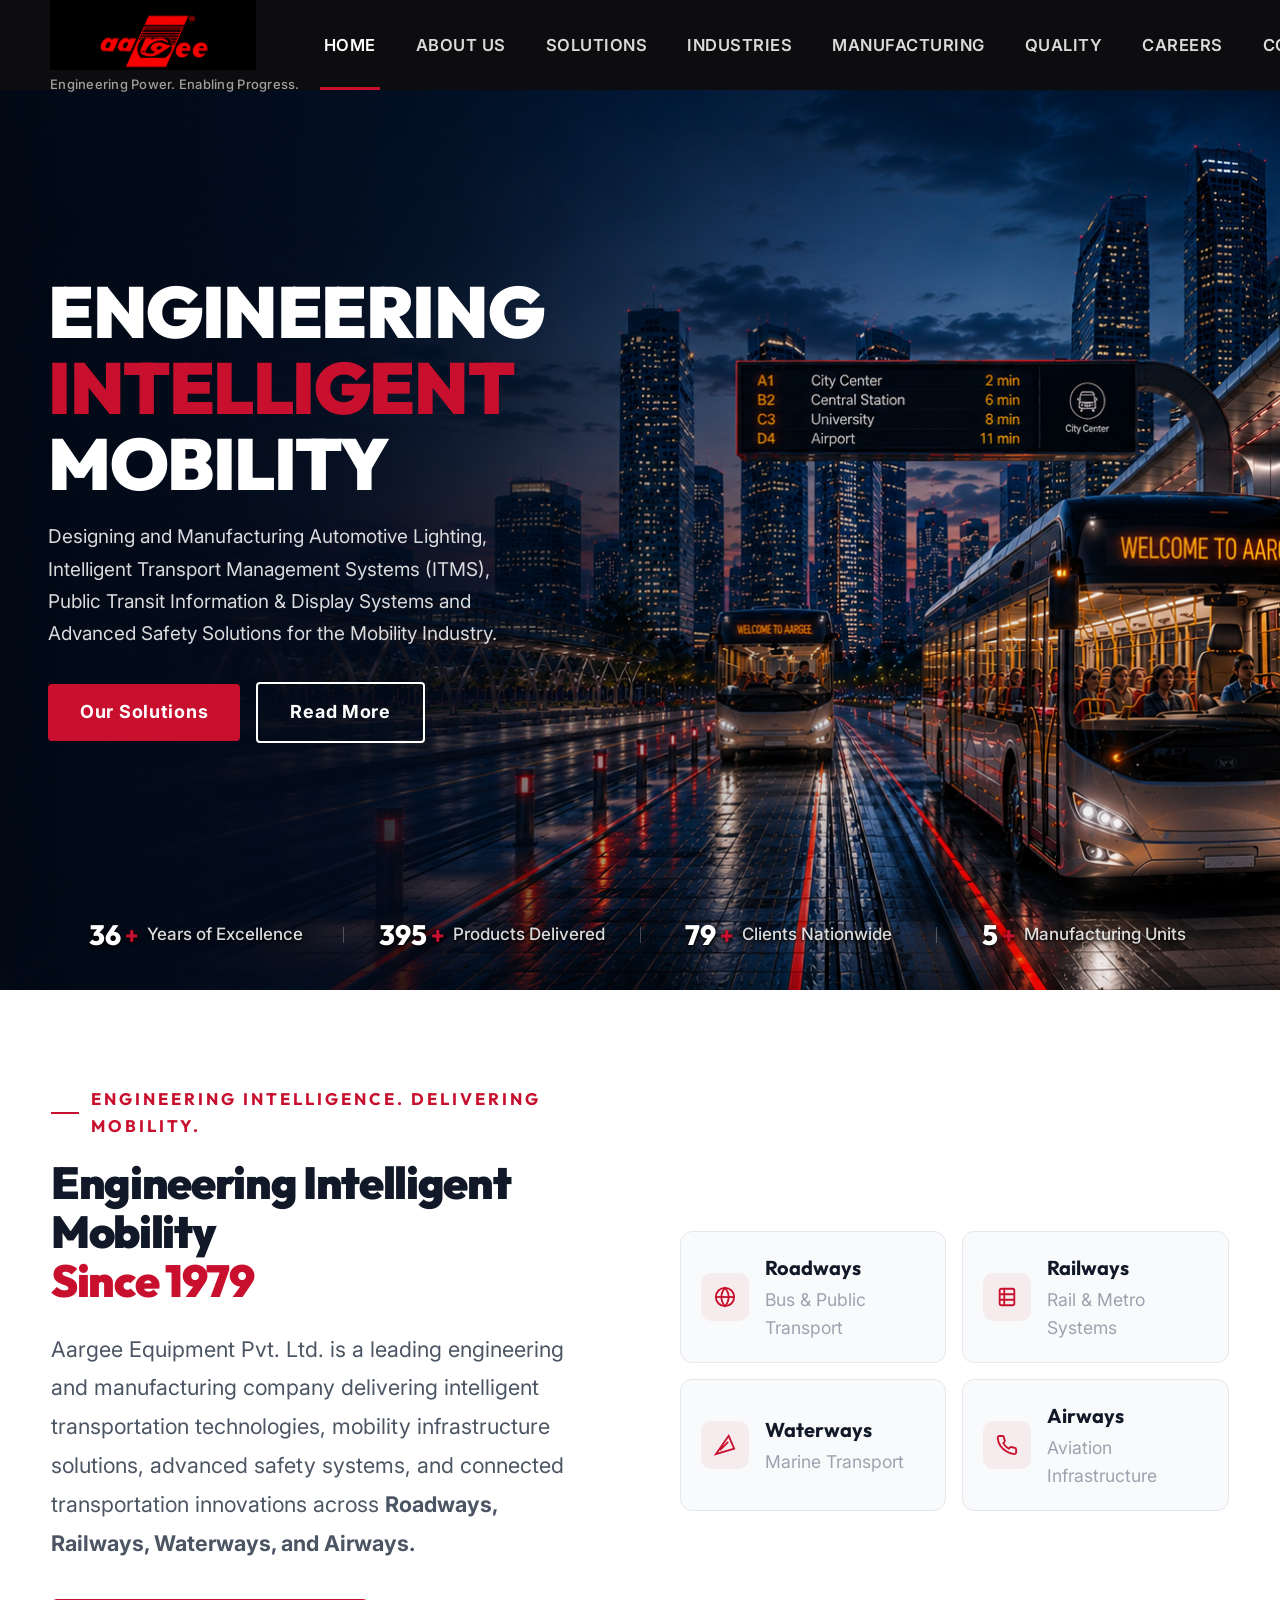
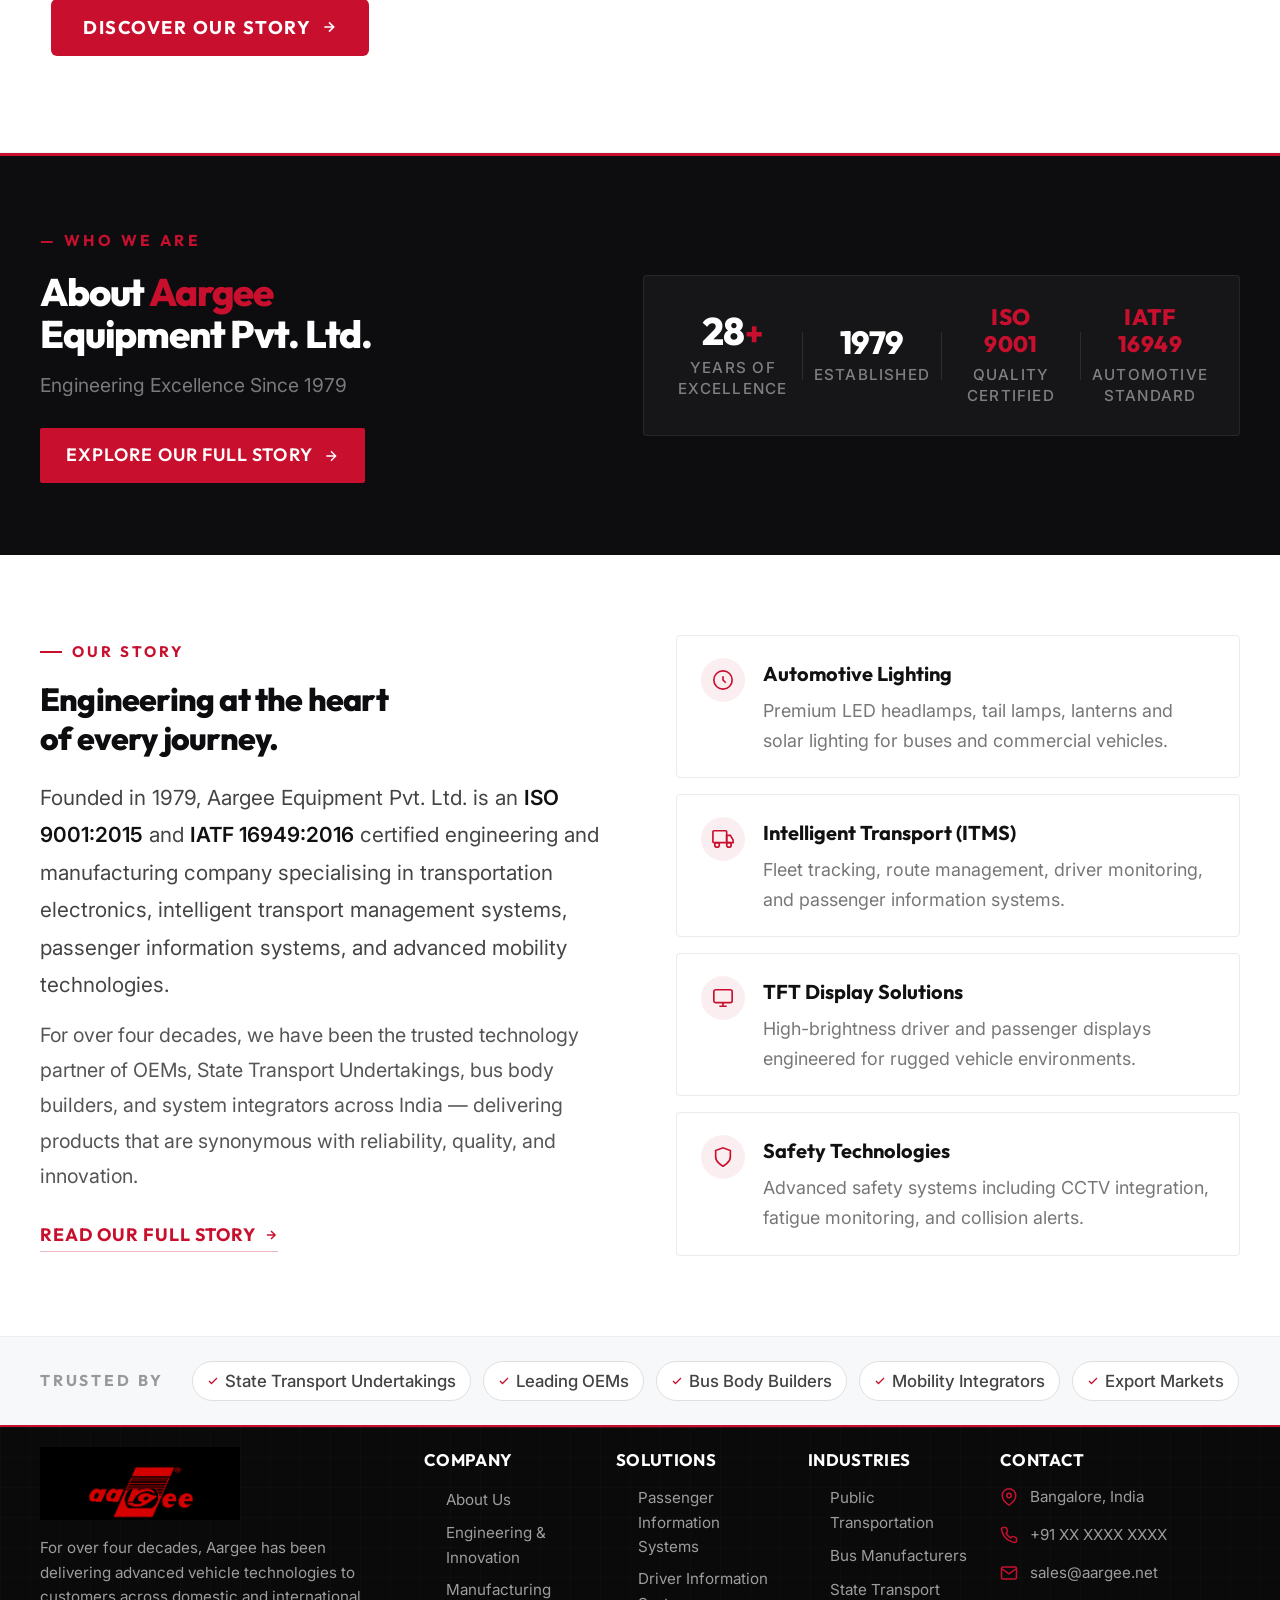
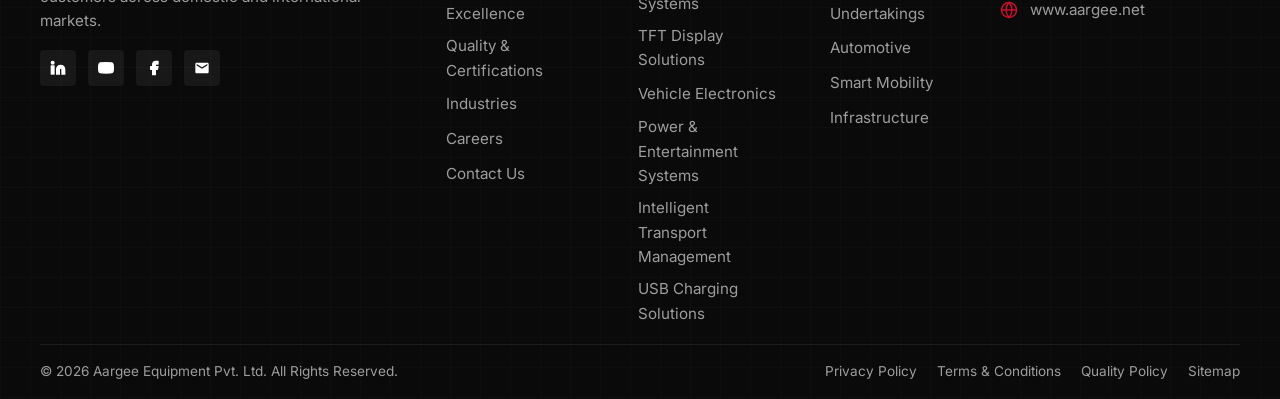
==== commit bfdf0a00: "Update website and add manufacturing section" ====
--- a/index.html
+++ b/index.html
@@ -24,6 +24,7 @@
         <div class="nav-inner">
             <a class="nav-logo" href="#" id="nav-logo">
                 <img alt="Aargee Equipment Pvt. Ltd." class="logo-img" src="aargee-logo.png?v=3" />
+                <span class="nav-tagline">Engineering Power. Enabling Progress.</span>
             </a>
             <div class="nav-menu" id="nav-menu">
                 <ul class="nav-links">
@@ -31,7 +32,7 @@
                     <li><a class="nav-link" href="about.html" id="nav-about">ABOUT US</a></li>
                     <li><a class="nav-link" href="solutions.html" id="nav-solutions">SOLUTIONS</a></li>
                     <li><a class="nav-link" href="industries.html" id="nav-industries">INDUSTRIES</a></li>
-                    <li><a class="nav-link" href="#" id="nav-manufacturing">MANUFACTURING</a></li>
+                    <li><a class="nav-link" href="manufacturing.html" id="nav-manufacturing">MANUFACTURING</a></li>
                     <li><a class="nav-link" href="#" id="nav-quality">QUALITY</a></li>
                     <li><a class="nav-link" href="#" id="nav-careers">CAREERS</a></li>
                     <li><a class="nav-link" href="#" id="nav-contact">CONTACT</a></li>
@@ -365,8 +366,7 @@
                 <!-- Column 1 -->
                 <div class="pf-col pf-col-1">
                     <img alt="Aargee Equipment Pvt. Ltd." class="pf-logo-img" src="aargee-logo.png?v=3" />
-                    <h3>AARGEE EQUIPMENT PVT. LTD.</h3>
-                    <span class="pf-tagline">Engineering Excellence Since 1979</span>
+                    
                     <p>For over four decades, Aargee has been delivering advanced vehicle technologies to customers
                         across domestic and international markets.</p>
                     <div class="pf-socials">
--- a/index.css
+++ b/index.css
@@ -101,7 +101,7 @@
     display: flex;
     align-items: center;
     gap: 8px;
-    font-size: 12px;
+    font-size: 16px;
     font-weight: 500;
     color: var(--white-muted);
     letter-spacing: 0.02em;
@@ -186,7 +186,7 @@
 }
 
 .nav-link {
-    font-size: 12.5px;
+    font-size: 16.5px;
     font-weight: 600;
     color: var(--white-soft);
     padding: 0 16px;
@@ -196,6 +196,7 @@
     letter-spacing: 0.08em;
     position: relative;
     transition: color 0.2s;
+    white-space: nowrap;
 }
 
 .nav-link::after {
@@ -226,7 +227,7 @@
     padding: 10px 28px;
     background: var(--red);
     color: var(--white);
-    font-size: 13px;
+    font-size: 17px;
     font-weight: 700;
     letter-spacing: 0.04em;
     border-radius: 4px;
@@ -313,7 +314,7 @@
 /* Subtitle */
 .hero-subtitle {
     display: inline-block;
-    font-size: 14px;
+    font-size: 18px;
     font-weight: 500;
     color: var(--white-soft);
     letter-spacing: 0.06em;
@@ -343,7 +344,7 @@
 
 /* Description */
 .hero-desc {
-    font-size: 15px;
+    font-size: 19px;
     line-height: 1.7;
     color: var(--white-soft);
     margin-bottom: 32px;
@@ -369,7 +370,7 @@
     padding: 14px 32px;
     background: var(--red);
     color: var(--white);
-    font-size: 14px;
+    font-size: 18px;
     font-weight: 700;
     letter-spacing: 0.04em;
     border-radius: 4px;
@@ -388,7 +389,7 @@
     padding: 14px 32px;
     background: transparent;
     color: var(--white);
-    font-size: 14px;
+    font-size: 18px;
     font-weight: 700;
     letter-spacing: 0.04em;
     border: 2px solid var(--white);
@@ -458,14 +459,14 @@
 
 .stat-plus {
     font-family: var(--font-display);
-    font-size: 22px;
+    font-size: 24px;
     font-weight: 700;
     color: var(--red);
     margin-right: 4px;
 }
 
 .stat-label {
-    font-size: 13px;
+    font-size: 17px;
     font-weight: 500;
     color: rgba(255, 255, 255, 0.85);
     /* Slightly brighter for dark background readability */
@@ -537,7 +538,7 @@
     }
 
     .nav-link {
-        font-size: 16px;
+        font-size: 20px;
         height: auto;
         padding: 12px 24px;
     }
@@ -576,7 +577,7 @@
     }
 
     .hero-desc {
-        font-size: 14px;
+        font-size: 18px;
     }
 
     .hide-mobile {
@@ -679,7 +680,7 @@
     display: inline-flex;
     align-items: center;
     gap: 6px;
-    font-size: 12px;
+    font-size: 16px;
     font-weight: 500;
     color: rgba(255, 255, 255, 0.5);
     letter-spacing: 0.04em;
@@ -710,7 +711,7 @@
 }
 
 .page-banner-sub {
-    font-size: 15px;
+    font-size: 19px;
     color: rgba(255, 255, 255, 0.55);
     margin: 0;
 }
@@ -813,12 +814,12 @@
 }
 
 .about-badge-num sup {
-    font-size: 20px;
+    font-size: 24px;
     vertical-align: super;
 }
 
 .about-badge-text {
-    font-size: 12px;
+    font-size: 16px;
     font-weight: 600;
     letter-spacing: 0.03em;
     line-height: 1.4;
@@ -837,7 +838,7 @@
     display: flex;
     align-items: center;
     gap: 12px;
-    font-size: 12px;
+    font-size: 16px;
     font-weight: 700;
     letter-spacing: 0.14em;
     color: var(--red);
@@ -869,7 +870,7 @@
 
 /* Description */
 .about-desc {
-    font-size: 15px;
+    font-size: 19px;
     line-height: 1.8;
     color: #555;
     margin: 0;
@@ -905,14 +906,14 @@
 
 .about-stat-suf {
     font-family: var(--font-display);
-    font-size: 20px;
+    font-size: 24px;
     font-weight: 700;
     color: var(--red);
 }
 
 .about-stat-cert {
     font-family: var(--font-display);
-    font-size: 14px;
+    font-size: 18px;
     font-weight: 800;
     color: #111;
     line-height: 1.2;
@@ -920,7 +921,7 @@
 }
 
 .about-stat-label {
-    font-size: 11px;
+    font-size: 15px;
     font-weight: 500;
     color: #888;
     letter-spacing: 0.04em;
@@ -978,7 +979,7 @@
 }
 
 .about-card-title {
-    font-size: 13px;
+    font-size: 17px;
     font-weight: 700;
     color: #111;
     margin: 0 0 4px;
@@ -986,7 +987,7 @@
 }
 
 .about-card-desc {
-    font-size: 12px;
+    font-size: 16px;
     color: #777;
     line-height: 1.5;
     margin: 0;
@@ -1086,7 +1087,7 @@
 .ha-eyebrow {
     display: block;
     font-family: 'Outfit', sans-serif;
-    font-size: 0.68rem;
+    font-size: 0.98rem;
     font-weight: 700;
     letter-spacing: 0.22em;
     text-transform: uppercase;
@@ -1110,7 +1111,7 @@
 
 .ha-sub {
     font-family: 'Inter', sans-serif;
-    font-size: 0.9rem;
+    font-size: 1.2rem;
     color: rgba(255, 255, 255, 0.45);
     margin: 0 0 28px;
     font-weight: 400;
@@ -1124,7 +1125,7 @@
     background: #C8102E;
     color: #fff;
     font-family: 'Outfit', sans-serif;
-    font-size: 0.82rem;
+    font-size: 1.12rem;
     font-weight: 600;
     letter-spacing: 0.06em;
     text-transform: uppercase;
@@ -1186,7 +1187,7 @@
 
 .ha-cert-txt {
     font-family: 'Outfit', sans-serif;
-    font-size: 1.1rem;
+    font-size: 1.4rem;
     font-weight: 800;
     color: #C8102E;
     line-height: 1.2;
@@ -1196,7 +1197,7 @@
 
 .ha-big-lbl {
     font-family: 'Inter', sans-serif;
-    font-size: 0.65rem;
+    font-size: 0.95rem;
     font-weight: 500;
     color: rgba(255, 255, 255, 0.45);
     letter-spacing: 0.08em;
@@ -1231,7 +1232,7 @@
     align-items: center;
     gap: 10px;
     font-family: 'Outfit', sans-serif;
-    font-size: 0.65rem;
+    font-size: 0.95rem;
     font-weight: 700;
     letter-spacing: 0.2em;
     text-transform: uppercase;
@@ -1259,14 +1260,14 @@
 
 .ha-edit-para {
     font-family: 'Inter', sans-serif;
-    font-size: 0.93rem;
+    font-size: 1.23rem;
     line-height: 1.8;
     color: #555;
     margin: 0 0 14px;
 }
 
 .ha-edit-para.ha-lead {
-    font-size: 1rem;
+    font-size: 1.3rem;
     color: #444;
 }
 
@@ -1281,7 +1282,7 @@
     gap: 8px;
     margin-top: 12px;
     font-family: 'Outfit', sans-serif;
-    font-size: 0.82rem;
+    font-size: 1.12rem;
     font-weight: 700;
     letter-spacing: 0.05em;
     text-transform: uppercase;
@@ -1335,7 +1336,7 @@
 
 .ha-cap-card h4 {
     font-family: 'Outfit', sans-serif;
-    font-size: 0.95rem;
+    font-size: 1.25rem;
     font-weight: 700;
     color: #111;
     margin: 0 0 6px;
@@ -1343,7 +1344,7 @@
 
 .ha-cap-card p {
     font-family: 'Inter', sans-serif;
-    font-size: 0.82rem;
+    font-size: 1.12rem;
     line-height: 1.65;
     color: #777;
     margin: 0;
@@ -1362,7 +1363,7 @@
 
 .ha-trust-label {
     font-family: 'Outfit', sans-serif;
-    font-size: 0.68rem;
+    font-size: 0.98rem;
     font-weight: 700;
     letter-spacing: 0.18em;
     text-transform: uppercase;
@@ -1386,7 +1387,7 @@
     border: 1px solid #e0e0e0;
     border-radius: 20px;
     font-family: 'Inter', sans-serif;
-    font-size: 0.75rem;
+    font-size: 1.05rem;
     font-weight: 500;
     color: #444;
     white-space: nowrap;
@@ -1446,7 +1447,7 @@
 .premium-footer {
     background: #0A0A0A;
     border-top: 2px solid #C8102E;
-    padding: 30px 60px 16px;
+    padding: 20px 40px 16px;
     position: relative;
     z-index: 1;
     color: rgba(255, 255, 255, 0.6);
@@ -1500,7 +1501,7 @@
 
 .pf-col-1 h3 {
     font-family: 'Outfit', sans-serif;
-    font-size: 1.05rem;
+    font-size: 1.1rem;
     font-weight: 800;
     color: #fff;
     margin: 0 0 8px;
@@ -1516,7 +1517,7 @@
 
 .pf-col-1 .pf-tagline {
     font-family: 'Inter', sans-serif;
-    font-size: 0.8rem;
+    font-size: 0.85rem;
     color: #C8102E;
     font-weight: 600;
     text-transform: uppercase;
@@ -1527,7 +1528,7 @@
 
 .pf-col-1 p {
     font-family: 'Inter', sans-serif;
-    font-size: 0.9rem;
+    font-size: 0.95rem;
     line-height: 1.6;
     margin-bottom: 16px;
     max-width: 340px;
@@ -1576,7 +1577,7 @@
     color: rgba(255, 255, 255, 0.6);
     text-decoration: none;
     font-family: 'Inter', sans-serif;
-    font-size: 0.9rem;
+    font-size: 0.95rem;
     transition: all 0.3s ease;
     display: inline-flex;
     align-items: center;
@@ -1589,7 +1590,7 @@
     opacity: 0;
     transform: translateX(-10px);
     transition: all 0.3s ease;
-    font-size: 1rem;
+    font-size: 1.05rem;
 }
 
 .pf-links a:hover {
@@ -1622,7 +1623,7 @@
 
 .pf-contact-text {
     font-family: 'Inter', sans-serif;
-    font-size: 0.9rem;
+    font-size: 0.95rem;
     line-height: 1.5;
 }
 
@@ -1644,7 +1645,7 @@
     padding-top: 16px;
     border-top: 1px solid rgba(255, 255, 255, 0.08);
     font-family: 'Inter', sans-serif;
-    font-size: 0.8rem;
+    font-size: 0.85rem;
 }
 
 .pf-copy-links {
@@ -1840,7 +1841,7 @@
     align-items: center;
     gap: 8px;
     font-family: 'Outfit', sans-serif;
-    font-size: 0.78rem;
+    font-size: 1.08rem;
     font-weight: 600;
     letter-spacing: 0.06em;
     color: rgba(255, 255, 255, 0.55);
@@ -1892,7 +1893,7 @@
 
 .hp-pos-lbl {
     font-family: 'Outfit', sans-serif;
-    font-size: 0.75rem;
+    font-size: 1.05rem;
     font-weight: 700;
     letter-spacing: 3px;
     text-transform: uppercase;
@@ -1926,7 +1927,7 @@
 }
 
 .hp-pos-body {
-    font-size: 1.05rem;
+    font-size: 1.35rem;
     color: #4B5563;
     line-height: 1.8;
     margin-bottom: 36px;
@@ -1941,7 +1942,7 @@
     padding: 14px 32px;
     border-radius: 6px;
     font-family: 'Outfit', sans-serif;
-    font-size: 0.85rem;
+    font-size: 1.15rem;
     font-weight: 700;
     letter-spacing: 1.5px;
     text-transform: uppercase;
@@ -2000,14 +2001,14 @@
 
 .hp-pillar h4 {
     font-family: 'Outfit', sans-serif;
-    font-size: 0.95rem;
+    font-size: 1.25rem;
     font-weight: 700;
     color: #111827;
     margin-bottom: 2px;
 }
 
 .hp-pillar p {
-    font-size: 0.8rem;
+    font-size: 1.1rem;
     color: #9CA3AF;
 }
 
@@ -2052,7 +2053,7 @@
     align-items: center;
     gap: 12px;
     font-family: 'Outfit', sans-serif;
-    font-size: 0.75rem;
+    font-size: 1.05rem;
     font-weight: 700;
     letter-spacing: 3px;
     text-transform: uppercase;
@@ -2081,14 +2082,14 @@
 
 /* Paragraphs */
 .abt-para {
-    font-size: 1rem;
+    font-size: 1.3rem;
     color: #4B5563;
     line-height: 1.8;
     margin-bottom: 18px;
 }
 
 .abt-lead {
-    font-size: 1.12rem;
+    font-size: 1.42rem;
     color: #374151;
     font-weight: 500;
 }
@@ -2148,7 +2149,8 @@
 .abt-img-frame {
     border-radius: 16px;
     overflow: hidden;
-    height: 480px;
+    height: auto;
+    max-height: 520px;
     position: relative;
     background: linear-gradient(135deg, #1a1a2e, #0f3460);
 }
@@ -2180,7 +2182,7 @@
 
 .abt-img-caption {
     font-family: 'Outfit', sans-serif;
-    font-size: 0.75rem;
+    font-size: 1.05rem;
     font-weight: 600;
     letter-spacing: 2px;
     color: rgba(255, 255, 255, 0.7);
@@ -2266,14 +2268,14 @@
 
 .abt-trust-label {
     font-family: 'Outfit', sans-serif;
-    font-size: 1rem;
+    font-size: 1.3rem;
     font-weight: 700;
     color: #111827;
     margin-bottom: 4px;
 }
 
 .abt-trust-sub {
-    font-size: 0.82rem;
+    font-size: 1.12rem;
     color: #9CA3AF;
 }
 
@@ -2328,7 +2330,7 @@
     padding: 4px 16px;
     border-radius: 20px;
     font-family: 'Outfit', sans-serif;
-    font-size: 0.75rem;
+    font-size: 1.05rem;
     font-weight: 700;
     letter-spacing: 1.5px;
     text-transform: uppercase;
@@ -2345,7 +2347,7 @@
 }
 
 .abt-vm-body {
-    font-size: 1rem;
+    font-size: 1.3rem;
     color: #4B5563;
     line-height: 1.8;
 }
@@ -2397,7 +2399,7 @@
 
 .abt-cap-card h3 {
     font-family: 'Outfit', sans-serif;
-    font-size: 1rem;
+    font-size: 1.3rem;
     font-weight: 700;
     color: #111827;
     margin-bottom: 10px;
@@ -2405,7 +2407,7 @@
 }
 
 .abt-cap-card p {
-    font-size: 0.9rem;
+    font-size: 1.2rem;
     color: #6B7280;
     line-height: 1.6;
 }
@@ -2459,7 +2461,7 @@
 
 .abt-mfg-label {
     font-family: 'Outfit', sans-serif;
-    font-size: 0.9rem;
+    font-size: 1.2rem;
     font-weight: 600;
     color: rgba(255, 255, 255, 0.65);
 }
@@ -2523,14 +2525,14 @@
 
 .abt-mode-title {
     font-family: 'Outfit', sans-serif;
-    font-size: 1.2rem;
+    font-size: 1.5rem;
     font-weight: 800;
     color: #111827;
     margin-bottom: 12px;
 }
 
 .abt-mode-desc {
-    font-size: 0.88rem;
+    font-size: 1.18rem;
     color: #6B7280;
     line-height: 1.65;
     margin-bottom: 20px;
@@ -2543,7 +2545,7 @@
     padding: 4px 14px;
     border-radius: 20px;
     font-family: 'Outfit', sans-serif;
-    font-size: 0.72rem;
+    font-size: 1.02rem;
     font-weight: 700;
     letter-spacing: 1px;
 }
@@ -2616,7 +2618,7 @@
 /* Year badge */
 .abt-tl-year-badge {
     font-family: 'Outfit', sans-serif;
-    font-size: 1.05rem;
+    font-size: 1.35rem;
     font-weight: 900;
     color: #C8102E;
     letter-spacing: 0.5px;
@@ -2688,14 +2690,14 @@
 
 .abt-tl-card h3 {
     font-family: 'Outfit', sans-serif;
-    font-size: 1.05rem;
+    font-size: 1.35rem;
     font-weight: 800;
     color: #fff;
     margin-bottom: 10px;
 }
 
 .abt-tl-card p {
-    font-size: 0.9rem;
+    font-size: 1.2rem;
     color: rgba(255, 255, 255, 0.6);
     line-height: 1.7;
 }
@@ -2797,14 +2799,14 @@
 
 .abt-strength-card h3 {
     font-family: 'Outfit', sans-serif;
-    font-size: 1.15rem;
+    font-size: 1.45rem;
     font-weight: 800;
     color: #111827;
     margin-bottom: 12px;
 }
 
 .abt-strength-card p {
-    font-size: 0.92rem;
+    font-size: 1.22rem;
     color: #4B5563;
     line-height: 1.7;
 }
@@ -2822,7 +2824,7 @@
 
 .abt-client-group-label {
     font-family: 'Outfit', sans-serif;
-    font-size: 0.72rem;
+    font-size: 1.02rem;
     font-weight: 700;
     letter-spacing: 2px;
     text-transform: uppercase;
@@ -2895,7 +2897,7 @@
     border-radius: 8px;
     padding: 12px 24px;
     font-family: 'Outfit', sans-serif;
-    font-size: 0.88rem;
+    font-size: 1.18rem;
     font-weight: 700;
     color: #6B7280;
     white-space: nowrap;
@@ -2956,14 +2958,14 @@
 
 .abt-why-card h3 {
     font-family: 'Outfit', sans-serif;
-    font-size: 1rem;
+    font-size: 1.3rem;
     font-weight: 700;
     color: #111827;
     margin-bottom: 10px;
 }
 
 .abt-why-card p {
-    font-size: 0.88rem;
+    font-size: 1.18rem;
     color: #6B7280;
     line-height: 1.6;
 }
@@ -3009,7 +3011,7 @@
 }
 
 .abt-final-banner p {
-    font-size: 1.1rem;
+    font-size: 1.4rem;
     color: rgba(255, 255, 255, 0.6);
     max-width: 600px;
     margin: 0 auto;
@@ -3089,7 +3091,7 @@
 }
 
 .modal-subtitle {
-    font-size: 0.95rem;
+    font-size: 1.25rem;
     color: #6b7280;
     line-height: 1.6;
     margin: 0;
@@ -3117,7 +3119,7 @@
 }
 
 .form-label {
-    font-size: 0.85rem;
+    font-size: 1.15rem;
     font-weight: 600;
     color: #374151;
 }
@@ -3129,7 +3131,7 @@
     border-bottom: 2px solid #e5e7eb;
     padding: 10px 0;
     font-family: 'Inter', sans-serif;
-    font-size: 1rem;
+    font-size: 1.3rem;
     color: #111827;
     transition: border-color 0.3s;
     outline: none;
@@ -3152,7 +3154,7 @@
     position: absolute;
     bottom: -18px;
     right: 0;
-    font-size: 0.75rem;
+    font-size: 1.05rem;
     color: #ef4444;
     opacity: 0;
     transition: opacity 0.2s;
@@ -3180,7 +3182,7 @@
     border-radius: 6px;
     font-family: 'Outfit', sans-serif;
     font-weight: 600;
-    font-size: 0.95rem;
+    font-size: 1.25rem;
     cursor: pointer;
     transition: all 0.2s;
 }
@@ -3198,7 +3200,7 @@
     border-radius: 6px;
     font-family: 'Outfit', sans-serif;
     font-weight: 600;
-    font-size: 0.95rem;
+    font-size: 1.25rem;
     cursor: pointer;
     transition: all 0.2s;
     display: flex;
@@ -3291,7 +3293,7 @@
 
 .success-desc {
     color: #4b5563;
-    font-size: 1.05rem;
+    font-size: 1.35rem;
     line-height: 1.6;
     max-width: 400px;
 }
@@ -3306,3 +3308,592 @@
         padding-right: 24px;
     }
 }
+
+/* ================================================
+   SOLUTION ANALYTICS GRID (SOLUTION 07)
+   ================================================ */
+.sol-analytics-grid {
+    display: grid;
+    grid-template-columns: repeat(3, 1fr);
+    gap: 32px;
+    margin-bottom: 64px;
+}
+
+.sol-analytics-card {
+    background: #ffffff; /* Light card background */
+    border: 1px solid rgba(0, 0, 0, 0.08);
+    border-radius: 18px;
+    padding: 32px;
+    display: flex;
+    flex-direction: column;
+    transition: transform 0.3s cubic-bezier(0.16, 1, 0.3, 1), border-color 0.3s cubic-bezier(0.16, 1, 0.3, 1), box-shadow 0.3s cubic-bezier(0.16, 1, 0.3, 1);
+}
+
+.sol-analytics-card:hover {
+    transform: translateY(-8px);
+    border-color: rgba(200, 16, 46, 0.3);
+    box-shadow: 0 24px 64px rgba(0, 0, 0, 0.08);
+}
+
+.sac-icon {
+    width: 56px;
+    height: 56px;
+    background: rgba(200, 16, 46, 0.1);
+    border-radius: 12px;
+    display: flex;
+    align-items: center;
+    justify-content: center;
+    color: var(--red);
+    margin-bottom: 24px;
+    transition: transform 0.3s cubic-bezier(0.16, 1, 0.3, 1), background 0.3s cubic-bezier(0.16, 1, 0.3, 1);
+}
+
+.sol-analytics-card:hover .sac-icon {
+    transform: scale(1.1) rotate(5deg);
+    background: rgba(200, 16, 46, 0.15);
+}
+
+.sac-title {
+    font-family: var(--font-display);
+    font-size: 24px;
+    font-weight: 700;
+    color: var(--dark);
+    margin-bottom: 16px;
+    line-height: 1.2;
+}
+
+.sac-desc {
+    font-size: 18.5px;
+    color: #4B5563;
+    line-height: 1.6;
+    margin-bottom: 24px;
+}
+
+.sol-analytics-card .sol-feat-list {
+    margin-bottom: auto; /* pushes the image down */
+    color: #4B5563;
+}
+
+/* Why Choose Section */
+.sol-why-choose {
+    background: #f9fafb;
+    border: 1px solid rgba(0, 0, 0, 0.08);
+    border-radius: 18px;
+    padding: 40px;
+}
+
+.sol-why-grid {
+    display: grid;
+    grid-template-columns: repeat(auto-fit, minmax(280px, 1fr));
+    gap: 20px;
+}
+
+.sw-item {
+    display: flex;
+    align-items: center;
+    gap: 12px;
+    font-size: 19px;
+    color: #4B5563;
+    font-weight: 500;
+}
+
+@media (max-width: 1024px) {
+    .sol-analytics-grid {
+        grid-template-columns: repeat(2, 1fr);
+    }
+}
+
+@media (max-width: 768px) {
+    .sol-analytics-grid {
+        grid-template-columns: 1fr;
+    }
+}
+
+/* ====================================================================
+   MANUFACTURING PAGE CSS
+   ==================================================================== */
+
+/* ---- GLOBALS & HELPERS ---- */
+.mfg-section {
+    padding: 100px 0;
+}
+.mfg-container {
+    max-width: 1300px;
+    margin: 0 auto;
+    padding: 0 24px;
+}
+.mfg-header {
+    margin-bottom: 72px;
+}
+.mfg-h2 {
+    font-family: 'Outfit', sans-serif;
+    font-size: clamp(2.2rem, 3.5vw, 3rem);
+    font-weight: 800;
+    color: #111827;
+    line-height: 1.1;
+    margin-bottom: 16px;
+    letter-spacing: -0.02em;
+}
+.mfg-h2.white {
+    color: #fff;
+}
+.mfg-sub {
+    font-size: 1.35rem;
+    color: #4B5563;
+    max-width: 700px;
+    margin: 0 auto;
+    line-height: 1.7;
+}
+.mfg-sub.white {
+    color: rgba(255, 255, 255, 0.65);
+}
+.mfg-h2 .red {
+    color: #C8102E;
+}
+
+/* ---- HERO SECTION ---- */
+.mfg-hero {
+    position: relative;
+    height: 100vh;
+    height: 100dvh;
+    min-height: 600px;
+    display: flex;
+    align-items: center;
+    overflow: hidden;
+    background: #08080a;
+}
+.mfg-hero-bg {
+    position: absolute;
+    inset: 0;
+    z-index: 0;
+}
+.mfg-bg-img {
+    width: 100%;
+    height: 100%;
+    object-fit: cover;
+    filter: brightness(0.85); /* Darken slightly to match luxury theme */
+}
+.mfg-overlay {
+    position: absolute;
+    inset: 0;
+    background: linear-gradient(90deg, rgba(0, 0, 0, 0.85) 0%, rgba(0, 0, 0, 0.5) 45%, transparent 100%);
+    z-index: 1;
+}
+.mfg-hero-content {
+    position: relative;
+    z-index: 10;
+    max-width: 900px;
+    padding: 0 5%;
+    transform: translateY(-40px);
+}
+.mfg-eyebrow {
+    display: inline-flex;
+    align-items: center;
+    gap: 12px;
+    font-family: 'Outfit', sans-serif;
+    font-size: 1.02rem;
+    font-weight: 700;
+    letter-spacing: 0.25em;
+    text-transform: uppercase;
+    color: #C8102E;
+    margin-bottom: 24px;
+    opacity: 0;
+    transform: translateY(16px);
+    animation: fadeUp 0.7s cubic-bezier(0.16, 1, 0.3, 1) 0.2s forwards;
+}
+.mfg-eyebrow::before {
+    content: '';
+    display: block;
+    width: 32px;
+    height: 2px;
+    background: #C8102E;
+}
+.mfg-h1 {
+    font-family: 'Outfit', sans-serif;
+    font-size: clamp(2.5rem, 5vw, 4.5rem);
+    font-weight: 900;
+    color: #fff;
+    line-height: 1.05;
+    margin-bottom: 20px;
+    letter-spacing: -0.02em;
+    opacity: 0;
+    transform: translateY(20px);
+    animation: fadeUp 0.8s cubic-bezier(0.16, 1, 0.3, 1) 0.4s forwards;
+}
+.mfg-h1 .red {
+    color: #C8102E;
+}
+.mfg-desc {
+    font-size: clamp(0.95rem, 1.2vw, 1.1rem);
+    color: rgba(255, 255, 255, 0.7);
+    line-height: 1.7;
+    max-width: 700px;
+    margin-bottom: 32px;
+    opacity: 0;
+    transform: translateY(16px);
+    animation: fadeUp 0.7s cubic-bezier(0.16, 1, 0.3, 1) 0.6s forwards;
+}
+.mfg-highlights {
+    list-style: none;
+    display: grid;
+    grid-template-columns: repeat(auto-fit, minmax(200px, 1fr));
+    gap: 12px;
+    margin-bottom: 40px;
+    opacity: 0;
+    transform: translateY(16px);
+    animation: fadeUp 0.7s cubic-bezier(0.16, 1, 0.3, 1) 0.8s forwards;
+}
+.mfg-highlights li {
+    display: flex;
+    align-items: center;
+    gap: 8px;
+    color: rgba(255, 255, 255, 0.9);
+    font-size: 1.2rem;
+    font-weight: 500;
+}
+.mfg-highlights li::before {
+    content: '';
+    width: 6px;
+    height: 6px;
+    background: #C8102E;
+    border-radius: 50%;
+}
+.mfg-btns {
+    display: flex;
+    gap: 16px;
+    flex-wrap: wrap;
+    opacity: 0;
+    transform: translateY(16px);
+    animation: fadeUp 0.7s cubic-bezier(0.16, 1, 0.3, 1) 1s forwards;
+}
+
+/* ---- INFRASTRUCTURE GRID ---- */
+.mfg-infra-grid {
+    display: grid;
+    grid-template-columns: repeat(2, 1fr);
+    gap: 32px;
+}
+@media (max-width: 900px) {
+    .mfg-infra-grid {
+        grid-template-columns: 1fr;
+    }
+}
+.mfg-card {
+    background: rgba(255, 255, 255, 0.03);
+    border: 1px solid rgba(255, 255, 255, 0.08);
+    border-radius: 20px;
+    padding: 40px;
+    position: relative;
+    overflow: hidden;
+    transition: all 0.4s cubic-bezier(0.16, 1, 0.3, 1);
+}
+.mfg-card:hover {
+    background: rgba(255, 255, 255, 0.05);
+    border-color: rgba(200, 16, 46, 0.3);
+    transform: translateY(-8px);
+    box-shadow: 0 24px 64px rgba(0,0,0,0.4);
+}
+.mfg-card-icon {
+    width: 64px;
+    height: 64px;
+    background: rgba(200, 16, 46, 0.1);
+    color: #C8102E;
+    border-radius: 16px;
+    display: flex;
+    align-items: center;
+    justify-content: center;
+    margin-bottom: 24px;
+    transition: all 0.4s ease;
+}
+.mfg-card:hover .mfg-card-icon {
+    background: #C8102E;
+    color: #fff;
+    transform: scale(1.05);
+}
+.mfg-card-num {
+    position: absolute;
+    top: 32px;
+    right: 32px;
+    font-family: 'Outfit', sans-serif;
+    font-size: 4rem;
+    font-weight: 900;
+    color: rgba(255, 255, 255, 0.04);
+    line-height: 1;
+    pointer-events: none;
+}
+.mfg-card:hover .mfg-card-num {
+    color: rgba(200, 16, 46, 0.08);
+}
+.mfg-card-title {
+    font-family: 'Outfit', sans-serif;
+    font-size: 1.6rem;
+    font-weight: 800;
+    color: #fff;
+    margin-bottom: 20px;
+}
+.mfg-card-list {
+    list-style: none;
+    display: flex;
+    flex-direction: column;
+    gap: 12px;
+}
+.mfg-card-list li {
+    font-size: 1.25rem;
+    color: rgba(255, 255, 255, 0.65);
+    display: flex;
+    align-items: flex-start;
+    gap: 10px;
+}
+.mfg-card-list li::before {
+    content: '';
+    width: 5px;
+    height: 5px;
+    background: #C8102E;
+    border-radius: 50%;
+    margin-top: 8px;
+    flex-shrink: 0;
+}
+
+/* ---- HORIZONTAL TIMELINE ---- */
+.process-timeline {
+    position: relative;
+    padding: 60px 0;
+    display: flex;
+    justify-content: space-between;
+    max-width: 1200px;
+    margin: 0 auto;
+    overflow-x: auto;
+}
+.pt-line {
+    position: absolute;
+    top: 60px;
+    left: 40px;
+    right: 40px;
+    height: 3px;
+    background: rgba(200, 16, 46, 0.2);
+    z-index: 0;
+}
+.pt-node {
+    position: relative;
+    z-index: 1;
+    display: flex;
+    flex-direction: column;
+    align-items: center;
+    width: 120px;
+    text-align: center;
+    cursor: pointer;
+}
+.pt-dot {
+    width: 24px;
+    height: 24px;
+    background: #fff;
+    border: 4px solid #C8102E;
+    border-radius: 50%;
+    margin-bottom: 20px;
+    box-shadow: 0 0 0 4px rgba(200, 16, 46, 0.1);
+    transition: all 0.4s ease;
+    margin-top: -10px;
+}
+.pt-node:hover .pt-dot {
+    background: #C8102E;
+    box-shadow: 0 0 0 8px rgba(200, 16, 46, 0.2);
+    transform: scale(1.2);
+}
+.pt-lbl {
+    font-family: 'Outfit', sans-serif;
+    font-size: 1.25rem;
+    font-weight: 700;
+    color: #111827;
+    line-height: 1.3;
+    transition: color 0.3s ease;
+}
+.pt-node:hover .pt-lbl {
+    color: #C8102E;
+}
+@media (max-width: 1024px) {
+    .process-timeline {
+        flex-direction: column;
+        padding: 40px 0 40px 40px;
+        gap: 32px;
+    }
+    .pt-line {
+        top: 40px;
+        bottom: 40px;
+        left: 51px;
+        width: 3px;
+        height: auto;
+    }
+    .pt-node {
+        flex-direction: row;
+        width: auto;
+        text-align: left;
+        gap: 24px;
+    }
+    .pt-dot {
+        margin: 0;
+    }
+}
+
+/* ---- TESTING GRID ---- */
+.mfg-test-grid {
+    display: grid;
+    grid-template-columns: repeat(3, 1fr);
+    gap: 16px;
+}
+@media (max-width: 768px) {
+    .mfg-test-grid {
+        grid-template-columns: repeat(2, 1fr);
+    }
+}
+@media (max-width: 480px) {
+    .mfg-test-grid {
+        grid-template-columns: 1fr;
+    }
+}
+.mfg-test-card {
+    background: #fff;
+    border: 1px solid rgba(0, 0, 0, 0.06);
+    border-radius: 12px;
+    padding: 24px 32px;
+    font-family: 'Outfit', sans-serif;
+    font-size: 1.4rem;
+    font-weight: 700;
+    color: #111827;
+    display: flex;
+    align-items: center;
+    gap: 16px;
+    transition: all 0.3s ease;
+}
+.mfg-test-card:hover {
+    transform: translateY(-4px);
+    box-shadow: 0 16px 32px rgba(0, 0, 0, 0.06);
+    border-color: rgba(200, 16, 46, 0.3);
+}
+.tc-dot {
+    width: 12px;
+    height: 12px;
+    border-radius: 50%;
+    background: #C8102E;
+}
+
+/* ---- GALLERY GRID ---- */
+.mfg-gallery {
+    display: grid;
+    grid-template-columns: repeat(3, 1fr);
+    gap: 20px;
+}
+@media (max-width: 900px) {
+    .mfg-gallery {
+        grid-template-columns: repeat(2, 1fr);
+    }
+}
+@media (max-width: 600px) {
+    .mfg-gallery {
+        grid-template-columns: 1fr;
+    }
+}
+.mg-item {
+    aspect-ratio: 4/3;
+    border-radius: 16px;
+    overflow: hidden;
+    position: relative;
+    cursor: pointer;
+}
+.mg-item img {
+    width: 100%;
+    height: 100%;
+    object-fit: cover;
+    transition: transform 0.6s cubic-bezier(0.16, 1, 0.3, 1);
+}
+.mg-item:hover img {
+    transform: scale(1.05);
+}
+.mg-item::after {
+    content: '';
+    position: absolute;
+    inset: 0;
+    background: rgba(0, 0, 0, 0.2);
+    transition: background 0.4s ease;
+}
+.mg-item:hover::after {
+    background: rgba(0, 0, 0, 0);
+}
+
+/* ---- ANIMATED STATS SECTION ---- */
+.mfg-stats-sec {
+    background: #C8102E;
+    padding: 80px 0;
+}
+.ms-grid {
+    display: grid;
+    grid-template-columns: 1fr auto 1fr auto 1fr auto 1fr;
+    align-items: center;
+}
+@media (max-width: 1024px) {
+    .ms-grid {
+        grid-template-columns: repeat(2, 1fr);
+        gap: 40px;
+        text-align: center;
+    }
+    .ms-sep {
+        display: none;
+    }
+}
+@media (max-width: 600px) {
+    .ms-grid {
+        grid-template-columns: 1fr;
+    }
+}
+.ms-item {
+    text-align: center;
+    color: #fff;
+}
+.ms-num {
+    font-family: 'Outfit', sans-serif;
+    font-size: 3rem;
+    font-weight: 900;
+    line-height: 1;
+    margin-bottom: 8px;
+}
+.ms-suf {
+    font-size: 2rem;
+    margin-left: 2px;
+}
+.ms-text-only {
+    font-family: 'Outfit', sans-serif;
+    font-size: 1.8rem;
+    font-weight: 800;
+    line-height: 1.2;
+    margin-bottom: 8px;
+}
+.ms-lbl {
+    font-size: 1.2rem;
+    font-weight: 500;
+    opacity: 0.9;
+    letter-spacing: 0.05em;
+    text-transform: uppercase;
+}
+.ms-sep {
+    width: 1px;
+    height: 60px;
+    background: rgba(255, 255, 255, 0.3);
+}
+
+/* ====================================================================
+   GLOBAL FADE ANIMATION (extracted from solutions.html)
+   ==================================================================== */
+.sol-fade {
+    opacity: 0;
+    transform: translateY(30px);
+    transition: all 0.8s cubic-bezier(0.16, 1, 0.3, 1);
+}
+.sol-fade.visible {
+    opacity: 1;
+    transform: translateY(0);
+}
+.sol-fade.d1 { transition-delay: 0.1s; }
+.sol-fade.d2 { transition-delay: 0.2s; }
+.sol-fade.d3 { transition-delay: 0.3s; }
+.sol-fade.d4 { transition-delay: 0.4s; }
+.sol-fade.d5 { transition-delay: 0.5s; }
+.sol-fade.d6 { transition-delay: 0.6s; }
